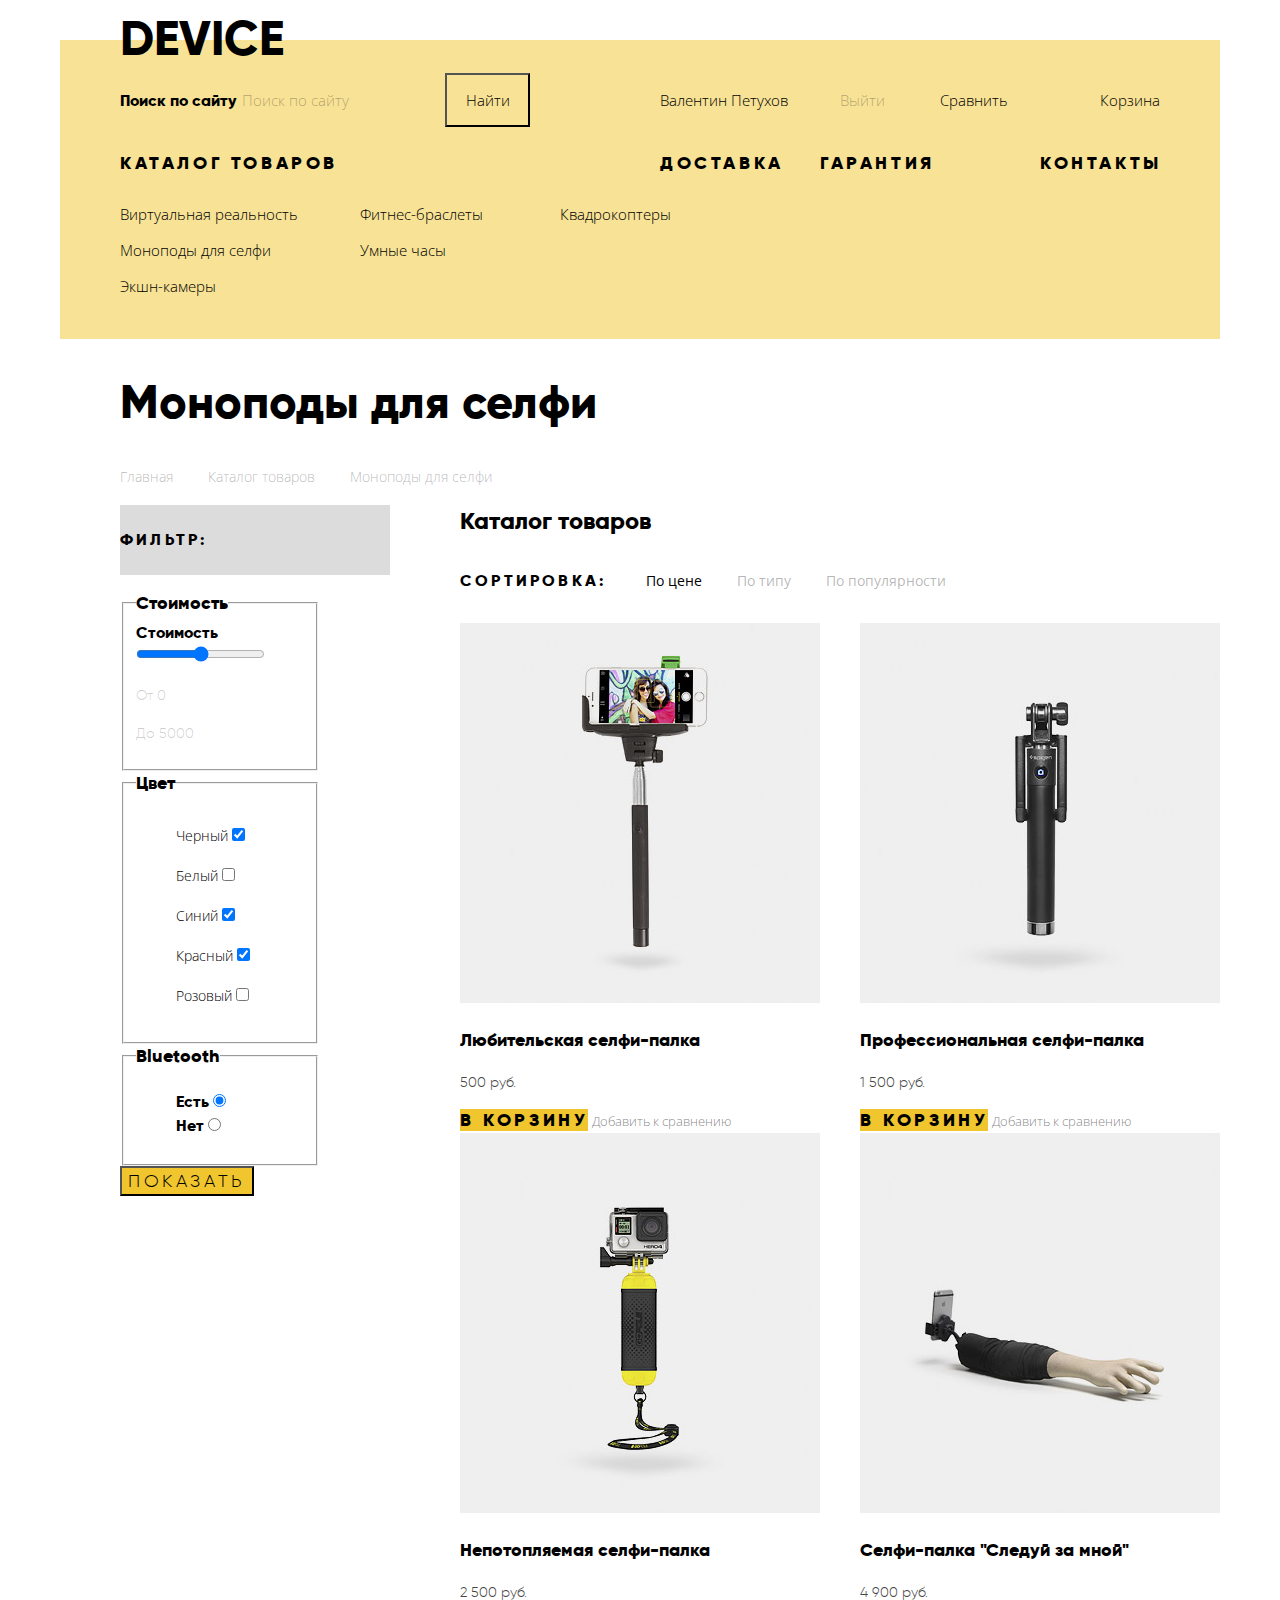
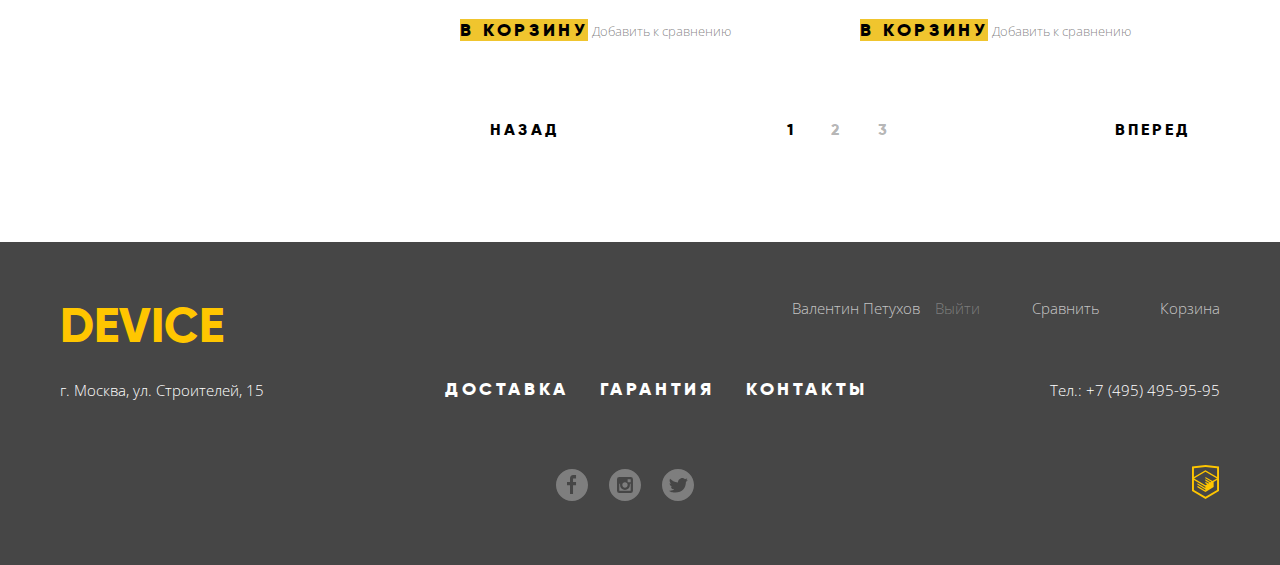
==== catalog.html @ 76d544d6 "Сетки" ====
<!DOCTYPE html>
<html lang="ru">
	<head>
		<meta charset="utf-8">
		<title>HTML Academy: Девайс</title>
		<link href="https://fonts.googleapis.com/css?family=Open+Sans:300,400&amp;subset=cyrillic" rel="stylesheet">
		<link rel="stylesheet" href="css/normalize.css">
		<link rel="stylesheet" href="css/style.css">
	</head>

  <body>
  	<header class="main-header main-container">
  		<h1 class="main-logo"><a href="index.html" aria-label="Ссылка на главную страницу">Device</a></h1>
  		<div class="header-instrument-layout">
  			<form class="main-search-form" action="/">
  				<label class="visually-hidden" for="search">Поиск по сайту</label>
  				<input type="search" id="search" name="search" value="" placeholder="Поиск по сайту">
  				<button type="submit" class="main-search-btn visually-hidden">Найти</button>
  			</form>
  			<div class="main-user-purchase-layout">
  				<nav class="main-user-nav">
  					<ul>
  						<li class="main-user-nav-login"><a href="https://htmlacademy.ru/profile/id602945"  target="_blank" aria-label="Ссылка на профайл авторизованного пользователя">Валентин Петухов</a></li>
  						<li class="main-user-nav-logout"><a href="" aria-label="Выйти из аккаунта">Выйти</a></li>
  					</ul>
  				</nav>
  				<nav class="main-purchase-instruments">
  					<ul>
  						<li class="main-compare-item"><a href="" aria-label="Сравнить товары">Сравнить</a></li>
  						<li class="main-shopping-cart"><a href="" aria-label="Корзина с товарами">Корзина</a></li>
  					</ul>
  				</nav>
  			</div>
  		</div>
  		<nav class="main-navigation">
  			<ul class="main-site-nav">
  				<li class="main-nav-item">
  					<a href="catalog.html">Каталог товаров<span class="main-nav-catalog-burger" aria-label="Подменю каталога товаров"></span></a>
  					<ul class="main-nav-catalog-dropdown">
  						<li class="main-nav-catalog-item"><a href="">Виртуальная реальность</a></li>
  						<li class="main-nav-catalog-item"><a href="">Моноподы для селфи</a></li>
  						<li class="main-nav-catalog-item"><a href="">Экшн-камеры</a></li>
  						<li class="main-nav-catalog-item"><a href="">Фитнес-браслеты</a></li>
  						<li class="main-nav-catalog-item"><a href="">Умные часы</a></li>
  						<li class="main-nav-catalog-item"><a href="">Квадрокоптеры</a></li>
  					</ul>
  				</li>
  				<li class="main-nav-item"><a href="">Доставка</a></li>
  				<li class="main-nav-item"><a href="">Гарантия</a></li>
  				<li class="main-nav-item"><a href="">Контакты</a></li>
  			</ul>
  		</nav>
  	</header>

  	<main class="main-container catalog-container">
  		<section class="catalog-header">
  			<h2 class="catalog-logo">Моноподы для селфи</h2>
  			<nav class="catalog-nav">
  				<ul>
  					<li class="catalog-nav-item"><a href="index.html">Главная</a></li>
  					<li class="catalog-nav-item"><a href="catalog.html">Каталог товаров</a></li>
  					<li class="catalog-nav-item">Моноподы для селфи</li>
  				</ul>
  			</nav>
  		</section>

  		<section class="catalog-items">
  			<div class="filters">
  				<div class="filter-title">
  					<h3>Фильтр:</h3>
  				</div>
  				<form class="filter" method="post" action="https://echo.htmlacademy.ru">
						<fieldset class="filter-cost">
							<legend class="filter-legend">Стоимость</legend>
							<label class="visually-hidden" for="cost">Стоимость</label>
							<input type="range" id="cost" name="cost" min="0" max="10000" step="100">
							<p>От 0</p>
							<p>До 5000</p>
						</fieldset>
						<fieldset class="filter-color">
							<legend class="filter-legend">Цвет</legend>
							<ul class="filter-color-list">
								<li class="filter-color-item">
									<label for="color-black" class="visually-hidden">Черный</label>
									<input type="checkbox" id="color-black" name="color" value="" checked>
								</li>
								<li class="filter-color-item">
									<label for="color-white" class="visually-hidden">Белый</label>
									<input type="checkbox" id="color-white" name="color" value="">
								</li>
								<li class="filter-color-item">
									<label for="color-blue" class="visually-hidden">Синий</label>
									<input type="checkbox" id="color-blue" name="color" value="" checked>
								</li>
								<li class="filter-color-item">
									<label for="color-red" class="visually-hidden">Красный</label>
									<input type="checkbox" id="color-red" name="color" value="" checked>
								</li>
								<li class="filter-color-item">
									<label for="color-pink" class="visually-hidden">Розовый</label>
									<input type="checkbox" id="color-pink" name="color" value="">
								</li>
							</ul>
						</fieldset>
						<fieldset class="filter-bluetooth">
							<legend class="filter-legend">Bluetooth</legend>
							<ul class="filter-bluetooth-options">
								<li>
									<label for="with-bluetooth">Есть</label>
									<input type="radio" id="with-bluetooth" name="bluetooth" value="" checked>
								</li>
								<li>
									<label for="without-bluetooth">Нет</label>
									<input type="radio" id="without-bluetooth" name="bluetooth" value="">
								</li>
							</ul>
						</fieldset>
						<button class="filter-button" type="submit">Показать</button>
  				</form>
  			</div>

				<div class="catalog-items-layout">
					<div class="catalog-items-sort">
  					<h2 class="visually-hidden">Каталог товаров</h2>
  					<nav class="catalog-items-sort-nav">
  						<div class="sort-list-layout">
  							<p class="sort-label">Сортировка:</p>
  							<ul class="sort-parameter-list">
  								<li><a class="sort-parameter" href="" aria-label="Сортировка по цене">По цене</a></li>
  								<li><a class="sort-parameter" href="" aria-label="Сортировка по типу">По типу</a></li>
  								<li><a class="sort-parameter" href="" aria-label="Сортировка по популярности">По популярности</a></li>
  							</ul>
  						</div>
  						<ul class="sort-direction-control">
  							<li class="direction-control"><a href="" aria-label="Сортировать по возрастанию"></a></li>
  							<li class="direction-control"><a href="" aria-label="Сортировать по убыванию"></a></li>
  						</ul>
  					</nav>
  				</div>

  				<div class="catalog-item-list">
  					<div class="catalog-item">
  						<img class="catalog-item-img" src="img/item-1.jpg" width="360" height="380" alt="Изображение любительской селфи-палки">
  						<a href="catalog-amateur-selfie-bar.html" target="_blank">
  							<p class="catalog-item-desc">Любительская селфи-палка</p>
  						</a>
  						<p class="catalog-item-price">500 руб.</p>
  						<div class="catalog-item-options">
  							<a class="item-option-shopping-cart" href="" aria-label="Добавить товер в корзину">В корзину</a>
  							<a class="item-option-compare" href="" aria-label="Добавить товар к сравнению">Добавить к сравнению</a>
  						</div>
  					</div>
  					<div class="catalog-item">
  						<img class="catalog-item-img" src="img/item-2.jpg" width="360" height="380" alt="Изображение профессиональной селфи-палки">
  						<a href="catalog-prof-selfie-bar.html" target="_blank">
  							<p class="catalog-item-desc">Профессиональная селфи-палка</p>
  						</a>
  						<p class="catalog-item-price">1 500 руб.</p>
  						<div class="catalog-item-options">
  							<a class="item-option-shopping-cart" href="" aria-label="Добавить товар в корзину">В корзину</a>
  							<a class="item-option-compare" href="" aria-label="Добавить товар к сравнению">Добавить к сравнению</a>
  						</div>
  					</div>
  					<div class="catalog-item">
  						<img class="catalog-item-img" src="img/item-3.jpg" width="360" height="380" alt="Изображение непотопляемой селфи-палки">
  						<a href="catalog-waterproof-selfie-bar.html" target="_blank">
  							<p class="catalog-item-desc">Непотопляемая селфи-палка</p>
  						</a>
  						<p class="catalog-item-price">2 500 руб.</p>
  						<div class="catalog-item-options">
  							<a class="item-option-shopping-cart" href="" aria-label="Добавить товар в корзину">В корзину</a>
  							<a class="item-option-compare" href="" aria-label="Добавить товар к сравнению">Добавить к сравнению</a>
  						</div>
  					</div>
  					<div class="catalog-item">
  						<img class="catalog-item-img" src="img/item-4.jpg" width="360" height="380" alt="Изображение селфи-палки 'Следуй за мной'">
  						<a href="catalog-follow-me-selfy-bar.html" target="_blank"><p class="catalog-item-desc">Селфи-палка "Следуй за мной"</p></a>
  						<p class="catalog-item-price">4 900 руб.</p>
  						<div class="catalog-item-options">
  							<a class="item-option-shopping-cart" href="" aria-label="Добавить товар в корзину">В корзину</a>
  							<a class="item-option-compare" href="" aria-label="Добавить товар к сравнению">Добавить к сравнению</a>
  						</div>
  					</div>
  				</div>

  				<div class="catalog-item-slider">
  					<nav class="catalog-item-slider-nav">
  						<div class="catalog-item-slider-tab">
  							<a class="back-tab" href="" aria-label="Предыдущая страница товаров">Назад</a>
  						</div>
  						<ul class="catalog-item-pagination">
  							<li class="pagination-item pagination-item-current"><a href="" aria-label="Страница товаров 1">1</a></li>
  							<li class="pagination-item"><a href="" aria-label="Страница товаров 2">2</a></li>
  							<li class="pagination-item"><a href="" aria-label="Страница товаров 3">3</a></li>
  						</ul>
  						<div class="catalog-item-slider-tab">
  							<a class="next-tab" href="" aria-label="Следующая страница товаров">Вперед</a>
  						</div>
  					</nav>
  				</div>
				</div>

  		</section>
  	</main>

  	<footer class="main-footer">
  		<div class="main-container">
  			<div class="footer-top-layout">
 					<h2 class="footer-logo">Device</h2>
 					<div class="footer-user-purchase-layout">
 						<nav class="footer-user-nav">
 							<ul>
  						<li class="footer-user-nav-login"><a href="https://htmlacademy.ru/profile/id602945"  target="_blank" aria-label="Ссылка на профайл авторизованного пользователя">Валентин Петухов</a></li>
  						<li class="footer-user-nav-logout"><a href="" aria-label="Выйти из аккаунта">Выйти</a></li>
  					</ul>
 						</nav>
 						<nav>
 							<ul class="footer-purchase-instruments">
 								<li class="footer-compare-item"><a href="" aria-label="Сравнить товары">Сравнить</a></li>
 								<li class="footer-shopping-cart"><a href="" aria-label="Корзина с товарами">Корзина</a></li>
 							</ul>
 						</nav>
 					</div>
 				</div>
				<div class="footer-mid-layout">
					<p class="small-contacts">г. Москва, ул. Строителей, 15</p>
 					<nav class="footer-navigation">
 						<ul class="footer-site-navigation">
 							<li class="footer-nav-item"><a href="">Доставка</a></li>
 							<li class="footer-nav-item"><a href="">Гарантия</a></li>
 							<li class="footer-nav-item"><a href="">Контакты</a></li>
 						</ul>
 					</nav>
 					<p class="small-contacts">Тел.: +7 (495) 495-95-95</p>
 				</div>
 				<div class="footer-bottom-layout">
 					<div></div>
 					<ul class="footer-social">
 						<li><a class="social-button social-facebook" href="" aria-label="Фейсбук">Facebook</a></li>
 						<li><a class="social-button social-instagram" href="" aria-label="Инстаграм">Instagram</a></li>
 						<li><a class="social-button social-twitter" href="" aria-label="Твиттер">Twitter</a></li>
 					</ul>
 					<div class="footer-copyright">
 						<a href="https://htmlacademy.ru/intensive/htmlcss" target="_blank" aria-label="Создатель: HTML Academy">HTML Academy</a>
 					</div>
 				</div>
 			</div>
  	</footer>
  </body>

</html>
---- css/style.css ----
/*  Подключаемый локально шрифт Gilroy  */
@font-face {
  font-family: "Gilroy";
  src: url("../fonts/gilroy/gilroyextrabold.woff2") format("woff2"),
         url("../fonts/gilroy/gilroyextrabold.woff") format("woff");
  font-weight: 900;
}

@font-face {
  font-family: "Gilroy";
  src: url("../fonts/gilroy/gilroylight.woff2") format("woff2"),
         url("../fonts/gilroy/gilroylight.woff") format("woff");
  font-weight: 300;
}

/*  Общие стили для body  */
body {
  margin: 0;
  padding: 0;

  font-family: "Gilroy", "Aerial", sans-serif;
  font-size: 16px;
  line-height: 24px;
  font-weight: 900;
  color: #000000;

  background-color: #ffffff;
}

/*  Общие стили для ссылок  */
a {
  text-decoration: none;
}

/*  Основной контейнер-центровщик для   */
.main-container {
  width: 1160px;
  padding-left: 20px;
  padding-right: 20px;
  margin: 0 auto;
}

.main-container.catalog-container {
  width: 1100px;
  padding-left: 80px;
}



/*=========================================================================
  <header>
=========================================================================*/

.main-header {
  margin-top: 40px;
  padding-left: 60px;
  padding-right: 60px;
  box-sizing: border-box;

  background-color: #f7e296;

}


/*  Логотип в шапке  */
.main-logo {
  margin: 0;
  margin-bottom: -15px;

  position: relative;
  top: -25px;
}

.main-logo a {
  cursor: pointer;
}

.main-logo,
.main-logo a {
  font-size: 48px;
  line-height: 48px;
  font-weight: 900;
  text-transform: uppercase;
  color: rgba(0, 0, 0, 1);
}

.main-logo a:hover {
  color: rgba(0, 0, 0, 0.6);
}
.main-logo a:active {
  color: rgba(0, 0, 0, 0.3);
}

.header-instrument-layout {
  display: flex;
  justify-content: space-between;
  align-items: baseline;
}

/*  Форма поиска  */
.main-search-form {
  width: 440px;
}

.main-search-form input,
.main-search-form input::placeholder {
  margin-bottom: 35px;

  font-family: "Open Sans", "Arial", sans-serif;
  font-size: 15px;
  font-weight: 300;
  line-height: 30px;

  background-color: inherit;
  border: 0;
}

.main-search-form input::placeholder {
  color: rgba(0, 0, 0, 0.3);
}
.main-search-form input:hover::placeholder {
  color: rgba(0, 0, 0, 0.6);
  background-color: inherit;
}
.main-search-form input:active,
.main-search-form input:focus,
.main-search-form input:active::placeholder,
.main-search-form input:focus::placeholder {
  color: rgba(0, 0, 0, 1);
}
                                                        /*  TODO для остальных браузеров */
.main-search-form input:-webkit-autofill {              /*  Меняем стандартный фон для автозаполнения в Chrome */
  -webkit-box-shadow: 0 0 0 30px #f7e296 inset;         /*  на цвет фона header                                */
}

.main-search-form button[type="submit"] {
  width: 85px;
  box-sizing: border-box;
  padding: 10px 15px;

  font-family: "Open Sans", "Arial", sans-serif;
  font-size: 15px;
  font-weight: 300;
  line-height: 30px;
  color: rgba(0, 0, 0, 1);

  background-color: inherit;
}

.main-search-form button[type="submit"]:hover {
  color: rgba(255, 255, 255, 1);
  background-color: #000;
}
.main-search-form button[type="submit"]:active {
  color: rgba(255, 255, 255, 0.3);;
  background-color: #000;
}



/*  Навигация в шапке  */
.main-user-purchase-layout {
  display: flex;
  justify-content: space-between;

  width: 500px;
}

.main-user-nav {
  width: 280px;
}

.main-user-nav ul {
  display: flex;
  flex-direction: row;
  justify-content: flex-start;

  padding: 0;
  margin: 0;

  list-style: none;
}

.main-user-nav-login {
  width: 180px;
}
.main-user-nav-logout {
  width: 100px;
}

.main-purchase-instruments ul {
  display: flex;
  justify-content: space-between;

  width: 220px;
  padding: 0;
  margin: 0;

  list-style: none;
}

.main-user-nav a,
.main-purchase-instruments a {
  font-family: "Open Sans", "Arial", sans-serif;
  font-size: 15px;
  font-weight: 300;
  line-height: 30px;
  color: rgba(0, 0, 0, 1);
}

.main-user-nav a:hover,
.main-purchase-instruments a:hover {
  color: rgba(0, 0, 0, 0.6);
}
.main-user-nav a:active,
.main-purchase-instruments a:active {
  color: rgba(0, 0, 0, 0.3);
}

.main-user-nav-logout a {
  color: rgba(0, 0, 0, 0.3);
}

.main-site-nav {
  display: flex;

  padding: 0;
  margin: 0;

  list-style: none;
}

.main-nav-item:first-child {
  width: 540px;
}
.main-nav-item:nth-child(2) {
  width: 160px;
}
.main-nav-item:nth-child(3) {
  width: 220px;
}
.main-nav-item:last-child {
  width: 120px;
}

.main-nav-item > a {
  font-size: 18px;
  line-height: 24px;
  text-transform: uppercase;
  letter-spacing: 3.6px;
  color: rgba(0, 0, 0, 1);
}

.main-nav-item > a:hover {
  color: rgba(0, 0, 0, 0.6);
}
.main-nav-item > a:active {
  color: rgba(0, 0, 0, 0.3);
}

.main-nav-catalog-dropdown {
  display: flex;
  flex-wrap: wrap;
  flex-direction: row;
  justify-content: flex-start;

  width: 640px;
  padding: 0;
  margin: 0;
  margin-top: 20px;
  margin-bottom: 35px;

  list-style: none;
}

.main-nav-catalog-dropdown a {
  font-family: "Open Sans", "Arial", sans-serif;
  font-size: 15px;
  font-weight: 300;
  line-height: 36px;
  color: rgba(0, 0, 0, 1);
}

.main-nav-catalog-dropdown a:hover {
  color: rgba(0, 0, 0, 0.6);
}
.main-nav-catalog-dropdown a:active {
  color: rgba(0, 0, 0, 0.3);
}

.main-nav-catalog-item {
  width: 200px;
}

.main-nav-catalog-item:first-child,
.main-nav-catalog-item:nth-child(2),
.main-nav-catalog-item:nth-child(3) {
  width: 240px;
}

.main-nav-catalog-item:nth-child(4) {
  order: 1;
}
.main-nav-catalog-item:nth-child(6) {
  order: 2;
}
.main-nav-catalog-item:nth-child(2) {
  order: 3;
}
.main-nav-catalog-item:nth-child(5) {
  order: 4;
}
.main-nav-catalog-item:nth-child(3) {
  order: 5;
}



/*=========================================================================
  <main> index.html
=========================================================================*/

/*  Промо-слайдер  */

.promo-slider-content {
  position: relative;
  margin-bottom: 95px;
  /*top: -95px;*/
}

.promo-slider-content-list {
  padding: 0;
  margin: 0;

  list-style: none;
}

.promo-slider-item-content{
  display: flex;
}

.promo-slider-image-container {
  width: 560px;
  min-height: 486px;
  margin-right: 40px;
}

.promo-slider-item-image {
  position: relative;
  top: -80px;
  display: block;
  margin: 0 auto;
}

.promo-slider-item {
  width: 500px;
}

.promo-slider-item-number {
  display: block;
  position: absolute;
  right: 0;
  top: -100px;

  font-size: 179.2px;
  line-height: 179.2px;
  color: #ffffff;
}

.promo-slider-item-tagline {
  display: block;
  margin-bottom: 30px;

  font-size: 47px;
  line-height: 56px;
  color: #000000;
  white-space: pre-line;
}

.promo-slider-item-desc {
  width: 480px;
  margin-bottom: 60px;

  font-family: "Open Sans", "Arial", sans-serif;
  font-size: 15px;
  font-weight: 300;
  line-height: 30px;
  color: #464646;
  white-space: pre-line;
}

.slider-detail-control-layout {
  display: flex;
  justify-content: space-between;
  align-items: flex-start;

  margin-bottom: 60px;
}

.promo-slider-item-detail-tab {
  flex-shrink: 0;

  display: block;
  width: 220px;

  font-size: 18px;
  line-height: 24px;
  text-transform: uppercase;
  letter-spacing: 3.6px;
  color: rgba(0, 0, 0, 1);
  text-align: center;

  background-color: #f0c52e;
}

.promo-slider-item-detail-tab:hover {             /* TODO */

}
.promo-slider-item-detail-tab:active {
  color: rgba(0, 0, 0, 0.3);
}

.promo-slider-nav {
  flex-shrink: 1;
}

.promo-slider-control-list {
  display: flex;

  padding: 0;
  margin: 0;

  list-style: none;
}

.promo-slider-control {
  display: block;
  width: 30px;
  height: 30px;

  background-image: url("../img/slider-button-empty.svg");
  background-repeat: no-repeat;
  background-position: center;

  cursor: pointer;
}

.promo-slider-control-list .active .promo-slider-control {
  background-image: url("../img/slider-button.svg");
  background-repeat: no-repeat;
  background-position: center;
}

.promo-slider-item-properties {
  display: flex;

  width: 460px;
  padding: 0;
  margin: 0;

  list-style: none;
}

.promo-slider-item-properties li {
  width: 160px;
  padding: 0;
  margin: 0;
}

.promo-slider-item-properties li:nth-child(2) {
  width: 140px;
}

.item-property-value {
  margin-bottom: 20px;

  font-size: 36px;
  font-weight: 300;
  line-height: 48px;
  color: #000000;
}

.item-property-desc {
  font-family: "Open Sans", "Arial", sans-serif;
  font-size: 13px;
  font-weight: 300;
  line-height: 20px;
  color: #464646;
}

/*  Разделы каталога  */
.item-link-list {
  display: flex;
  justify-content: space-between;

  padding: 0;
  margin: 0;

  list-style: none;
}

.item-link-list p {
  margin: 0;
  margin-top: 35px;

  font-size: 18px;
  line-height: 24px;
  color: rgba(0, 0, 0, 1);
  white-space: pre-line;
}

.item-link-list li{
  width: 160px;
}

.item-link-list div {
  height: 160px;
  background-repeat: no-repeat;
}

.item-link-list a > div {
  background-color: #f7e296;
}

.item-link-list a:hover > div {
  background-color: #f0c52e;
}
.item-link-list a:active p {
  color: rgba(0, 0, 0, 0.3);
}
.item-link-list a:active div > div {
  opacity: 0.3;
}
.item-link-list a:active > div {
  background-color: #f0c52e;
}


.item-img-vr {
  background-image: url("../img/popular-1.svg");
  background-position: center;
}

.item-img-monopod {
  background-image: url("../img/popular-2.svg");
  background-position: bottom;
}

.item-img-action-cam {
  background-image: url("../img/popular-3.svg");
  background-position: center;
}

.item-img-fitness-tracker {
  background-image: url("../img/popular-4.svg");
  background-position: center;
}

.item-img-smartwatch {
  background-image: url("../img/popular-5.svg");
  background-position: center;
}

.item-img-quadrocopter {
  background-image: url("../img/popular-6.svg");
  background-position: center;
}

/*  Услуги  */
.services {
  background-color: #e5e5e5;
}

.service-layout {
  display: flex;
  align-items: center;
}

.service-list {
  width: 280px;
  padding: 0;
  margin: 0;

  list-style: none;
}

.service-tab {
  width: 160px;
  margin-bottom: 40px;

  font-size: 18px;
  line-height: 24px;
  font-weight: 900;
  text-transform: uppercase;
  letter-spacing: 3.6px;
  color: #000000;

  background-color: #f0c52e;

  cursor: pointer;
}

.service-tab:hover {                      /* TODO */

}
.service-tab:active {
  color: #f7e184;

  background-color: #000000;
}

.service-list li:first-child .service-tab {
  color: #f7e184;

  background-color: #000000;
}

.service-content {
  width: 880px;
}

.service-content h3 {
  padding: 0;
  margin: 0;
  margin-bottom: 35px;
}

.service-content-list {
  padding: 0;
  margin: 0;

  list-style: none;
}

.service-content-list li {
  width: 460px;
  padding-left: 120px;
  margin: 0;
}

.service-title {
  font-size: 47px;
  line-height: 48px;
  color: #000000;
}

.service-desc {
  font-family: "Open Sans", "Arial", sans-serif;
  font-size: 15px;
  font-weight: 300;
  line-height: 30px;
  color: #464646;
}

/*  Марки производителей  */
.trademark-logos-list {
  display: flex;
  justify-content: space-between;

  list-style: none;
}

.trademark-logo {
  display: block;

  position: relative;
  width: 260px;
}

.trademark-logo-img {
  opacity: 0.2;
}

.trademark-hover-img {
  position: absolute;
  top: 0;
  left: 0;

  opacity: 0;
}

.trademark-logo-img:hover {
  opacity: 0;
}
.trademark-hover-img:hover {
  opacity: 1;
}

.trademark-logo-img:active {
  opacity: 0;
}
.trademark-hover-img:active {
  opacity: 1;
}

/*  О нас  */
.about-contacts-layout {
  display: flex;
}

.about-us-title {
  padding: 0;
  margin: 0;
  margin-bottom: 50px;

  font-size: 47px;
  line-height: 48px;
  color: #000000;
}

.about-us-desc {
  font-family: "Open Sans", "Arial", sans-serif;
  font-size: 15px;
  font-weight: 300;
  line-height: 30px;
  color: #464646;
}

.about-us-desc p {
  margin-bottom: 45px;
}

.about-us-desc p + p {
  margin-bottom: 80px;
}


.shipping-companys-list {
  margin-bottom: 75px;

  font-size: 16px;
  font-weight: 900;
  line-height: 40px;
  color: #000000;

  list-style: none;
}

.about-us-detail-tab {
  display: block;
  width: 260px;

  font-size: 18px;
  line-height: 24px;
  text-transform: uppercase;
  letter-spacing: 3.6px;
  color: rgba(0, 0, 0, 1);
  text-align: center;

  background-color: #f0c52e;
}

.about-us-detail-tab:hover {                  /* TODO */

}
.about-us-detail-tab:active {
  color: rgba(0, 0, 0, 0.3);
}

/*  Контакты  */
.contacts-title {
  padding: 0;
  margin: 0;
  margin-bottom: 50px;

  font-size: 47px;
  line-height: 48px;
  color: #000000;
}

.contacts-desc {
  font-family: "Open Sans", "Arial", sans-serif;
  font-size: 15px;
  font-weight: 300;
  line-height: 30px;
  color: #464646;
}

.contacts-desc p {
  margin-bottom: 45px;
}

.map-thumbnail {
  margin-bottom: 75px;
}

.write-us-tab {
  display: block;
  width: 260px;

  font-size: 18px;
  line-height: 24px;
  text-transform: uppercase;
  letter-spacing: 3.6px;
  color: rgba(0, 0, 0, 1);
  text-align: center;

  background-color: #f0c52e;
}

.write-us-tab:hover {                       /* TODO */

}
.write-us-tab:active {
  color: rgba(0, 0, 0, 0.3);
}



/*=========================================================================
  <main> catalog.html
=========================================================================*/
.catalog-items {
  display: flex;
  justify-content: space-between;
  

  margin-bottom: 75px;
}

/*  Шапка каталога  */
.catalog-logo {
  font-size: 47px;
  line-height: 48px;
  color: #000000;
}

.catalog-nav ul {
  display: flex;

  margin: 0;
  padding: 0;

  list-style: none;
}

.catalog-nav-item {
  padding-right: 35px
}

.catalog-nav-item,
.catalog-nav-item a {

  font-family: "Open Sans", "Arial", sans-serif;
  font-size: 14px;
  line-height: 24px;
  font-weight: 300;
  color: rgba(0, 0, 0, 0.3);
}

.catalog-nav-item a:hover {
  color: rgba(0, 0, 0, 0.6);
}
.catalog-nav-item a:active {
  color: rgba(0, 0, 0, 0);
}

/*  Фильтр  */
.filters {
  width: 270px;
}

.filter-title {
  min-height: 70px;
  background-color: #dcdcdc;
}

.filter-title h3 {
  padding: 23px 0;

  font-size: 16px;
  line-height: 24px;
  letter-spacing: 3.2px;
  text-transform: uppercase;
  vertical-align: center;
  color: #000000;
}

.filter {
  width: 200px;
}

.filter-color-list,
.filter-bluetooth-options {
  list-style: none;
}

.filter-legend {
  font-size: 18px;
  line-height: 24px;
  font-weight: 900;
  color: #000000;
}

.filter-cost p {
  font-size: 14px;
  line-height: 24px;
  font-weight: 300;
  color: rgba(0, 0, 0, 0.2);
}

.filter-color-item label {
  font-family: "Open Sans", "Arial", sans-serif;
  font-size: 14px;
  line-height: 40px;
  font-weight: 300;
  color: #000000;
}

.filter-color-item label:disabled {
  color: #a6a6a6;
}

.filter-bluetooth-options label:disabled {
  color: #a6a6a6;
}

.filter-button {
  font-size: 18px;
  line-height: 24px;
  text-transform: uppercase;
  letter-spacing: 3.6px;
  color: rgba(0, 0, 0, 1);

  background-color: #f0c52e;
}

.filter-button:hover {                  /* TODO */

}
.filter-button:active {
  color: rgba(0, 0, 0, 0.3);
}


/*  Контейнер для блока с товарами  */
.catalog-items-layout {
  width: 760px;
}

/*  Сортировка  */
.catalog-items-sort-nav {
  display: flex;
  justify-content: space-between;

  min-height: 70px;
}

.sort-list-layout {
  display: flex;

  width: 500px;
}

.sort-parameter-list {
  display: flex;
  justify-content: space-between;

  width: 300px;

  list-style: none;
}

.sort-label {
  font-size: 16px;
  line-height: 24px;
  letter-spacing: 3.2px;
  text-transform: uppercase;
  color: #000000;
}

.sort-parameter {
  font-family: "Open Sans", "Arial", sans-serif;
  font-size: 14px;
  line-height: 18px;
  font-weight: 400;
  color: rgba(0, 0, 0, 0.3);
}

.sort-parameter:hover {
  color: rgba(0, 0, 0, 0.6);
}
.sort-parameter:active {
  color: rgba(0, 0, 0, 1);
}

.sort-parameter-list li:first-child .sort-parameter {
  color: rgba(0, 0, 0, 1);
}

.sort-direction-control {
  list-style: none;
}

.direction-control:first-child a {
  background-image: url("../img/icon-up-dir.svg");
  background-repeat: no-repeat;
  opacity: 0.2;
}

.direction-control:last-child a {
  background-image: url("../img/icon-down-dir.svg");
  background-repeat: no-repeat;
  opacity: 1;
}

.direction-control a:hover {
  opacity: 0.4;
}
.direction-control a:active {
  opacity: 1;
}

/*  Карточки товаров  */
.catalog-item-list {
  display: flex;
  justify-content: space-between;
  flex-wrap: wrap;
}

.catalog-item {
  width: 360px;
}

.catalog-item-img:hover {
  opacity: 0.7;
}

.catalog-item > a {
  font-size: 18px;
  line-height: 24px;
  font-weight: 900;
  color: #000000;
}

.catalog-item-price {
  font-size: 14px;
  line-height: 24px;
  font-weight: 300;
  color: #464646;
}

.item-option-shopping-cart {
  font-size: 18px;
  line-height: 24px;
  text-transform: uppercase;
  letter-spacing: 3.6px;
  color: rgba(0, 0, 0, 1);

  background-color: #f0c52e;
}

.item-option-shopping-cart:hover {                  /* TODO */

}
.item-option-shopping-cart:active {
  color: rgba(0, 0, 0, 0.3);
}

.item-option-compare {
  font-family: "Open Sans", "Arial", sans-serif;
  font-size: 13px;
  line-height: 20px;
  font-weight: 300;
  color: rgba(0, 0, 0, 0.5);
}

.item-option-compare:hover {
  color: rgba(0, 0, 0, 1);
}
.item-option-compare:active {
  color: rgba(0, 0, 0, 0);
}

/*  Пагинация и слайдер каталога  */
.catalog-item-slider-nav {
  display: flex;
  justify-content: space-between;

  margin-top: 50px;
}

.catalog-item-pagination {
  display: flex;
  justify-content: space-between;
  align-items: center;
  
  width: 100px;
  margin: 0;
  padding: 0;

  list-style: none;
}

.pagination-item a {
  font-family: "Gilroy", "Arial", sans-serif;
  font-size: 16px;
  line-height: 24px;
  font-weight: 900;
  color: rgba(0, 0, 0, 0.3);
}

.pagination-item a:hover {
  color: rgba(0, 0, 0, 0.6);
}
.pagination-item a:active {
  color: rgba(0, 0, 0, 1);
}

.pagination-item-current a {
  color: rgba(0, 0, 0, 1);
}


.catalog-item-slider-tab a {
  display: block;

  padding: 25px 30px;

  font-family: "Gilroy", "Arial", sans-serif;
  font-size: 16px;
  line-height: 24px;
  font-weight: 900;
  letter-spacing: 3.2px;
  text-transform: uppercase;
  color: rgba(0, 0, 0, 1);
}

.catalog-item-slider-tab a:hover {
  background-color: #d9d9d9;
}
.catalog-item-slider-tab a:active {
  color: rgba(0, 0, 0, 0.3);
}



/*=========================================================================
  <footer>
=========================================================================*/

.main-footer {
  background-color: #464646;
}

.footer-top-layout {
  display: flex;
  justify-content: space-between;
  align-items: center;
}

/*  Логотип в футере  */
.footer-logo,
.footer-logo a {
  margin-top: 60px;
  margin-bottom: 25px;

  font-size: 48px;
  line-height: 48px;
  text-transform: uppercase;
  color: rgba(255, 198, 0, 1);
}

.footer-logo a {
  cursor: pointer;
}

.footer-logo a:hover {
  color: rgba(255, 198, 0, 0.6);
}
.footer-logo a:active {
  color: rgba(255, 198, 0, 0.3);
}

/*  Навигация в футере  */
.footer-user-purchase-layout {
  display: flex;
}

.footer-user-nav ul {
  display: flex;
  justify-content: flex-start;

  padding: 0;
  margin: 0;

  list-style: none
}

.footer-user-nav-login {
  width: 160px;
  text-align: right;
}

.footer-user-nav-logout {
  width: 60px;
  text-align: right;
}

.footer-purchase-instruments {
  display: flex;

  padding: 0;
  margin: 0;

  list-style: none;
}

.footer-purchase-instruments li {
  width: 120px;
  text-align: right;
}

.footer-user-nav a,
.footer-purchase-instruments a {
  font-family: "Open Sans", "Arial", sans-serif;
  font-size: 15px;
  font-weight: 300;
  line-height: 30px;
  color: rgba(255, 255, 255, 0.7);
}

.footer-user-nav-logout a {
  color: rgba(255, 255, 255, 0.3);
}

.footer-user-nav a:hover,
.footer-purchase-instruments a:hover {
  color: rgba(255, 255, 255, 1);
}
.footer-user-nav a:active,
.footer-purchase-instruments a:active {
  color: rgba(255, 255, 255, 0.3);
}

/*  Контакты в футере  */
.footer-mid-layout {
  display: flex;
  justify-content: space-between;
  align-items: center;

  margin-bottom: 60px;
}

.small-contacts {
  padding: 0;
  margin: 0;

  font-family: "Open Sans", "Arial", sans-serif;
  font-size: 15px;
  font-weight: 300;
  line-height: 30px;
  color: #ffffff;
}

.footer-site-navigation {
  display: flex;
  align-items: baseline;
  justify-content: space-between;
  
  width: 440px;
  margin: 0;
  padding: 0;

  list-style: none;
}

.footer-nav-item {
  width: 140px;

  text-align: center;
}

.footer-nav-item a {
  font-size: 18px;
  line-height: 24px;
  text-transform: uppercase;
  letter-spacing: 3.6px;
  color: rgba(255, 255, 255, 1);
}

.footer-nav-item a:hover {
  color: rgba(255, 255, 255, 0.6);
}
.footer-nav-item a:active {
  color: rgba(255, 255, 255, 0.3);
}


/*  Социальные кнопки  */
.footer-bottom-layout {
  display: flex;
  align-items: flex-start;
  justify-content: space-between;
}

.footer-social {
  display: flex;
  justify-content: space-around;
  
  width: 160px;
  padding: 0;
  margin: 0;
  margin-bottom: 60px;

  list-style: none;
}

.social-button {
  display: block;

  width: 40px;
  height: 40px;
  position: relative;

  text-indent: 100%;
  white-space: nowrap;
  overflow: hidden;

  opacity: 0.3;
}

.social-button:hover {
  opacity: 0.6;
}
.social-button:active {
  opacity: 0.1;
}

.social-button.social-facebook {
  background-image: url("../img/fb.svg");
  background-repeat: no-repeat;
  background-position: center;
}

.social-button.social-instagram {
  background-image: url("../img/instagram.svg");
  background-repeat: no-repeat;
  background-position: center;
}

.social-button.social-twitter {
  background-image: url("../img/twitter.svg");
  background-repeat: no-repeat;
  background-position: center;
}

/*  Копирайт  */
.footer-copyright a {
  display: block;
  
  width: 30px;
  height: 30px;
  padding-top: 5px;

  text-indent: 100%;
  white-space: nowrap;
  overflow: hidden;

  background-image: url("../img/logo-html.svg");
  background-repeat: no-repeat;
  background-position: center;
}

.footer-copyright a:hover {
  opacity: 0.6;
}
.footer-copyright a:active {
  opacity: 0.3;
}

/*=========================================================================
  Модальные окна
=========================================================================*/

/*  Карта  */
.modal-close {
  display: block;

  width: 55px;
  height: 55px;

  font-size: 0;

  background-image: url("../img/modal-close.svg");
  background-repeat: no-repeat;
  background-position: center;

  opacity: 0.5;
}

.modal-close:hover {
  opacity: 1;
}
.modal-close:active {
  opacity: 0.3;
}

/*  Написать нам  */
.write-us-input-layout {
  display: flex;
  flex-wrap: wrap;

  width: 840px;
  margin: 90px 60px;
}

.write-us-item {
  display: flex;
  flex-direction: column;

  width: 360px;
  margin-left: 40px
}

.write-us-item label {

  font-size: 18px;
  line-height: 24px;
  font-weight: 900;
}

.write-us-item input {
  position: relative;
  left: 20px;

  width: 340px;
  box-sizing: border-box;
  padding: 15px 15px;
  margin-bottom: 50px;
  margin-top: 20px;
}

.write-us-item input,
.write-us-item input::placeholder {
  font-family: "Open Sans", "Arial", sans-serif;
  font-size: 14px;
  font-weight: 400;
  line-height: 18px;
  color: rgba(70, 70, 70, 0.4);
}

.write-us-item input:active,
.write-us-item input:active::placeholder,
.write-us-item input:focus,
.write-us-item input:focus::placeholder {
  color: rgba(70, 70, 70, 1);
}
.write-us-item input:focus {
  outline-color: #f7e296;
}

.write-us-item input:-webkit-autofill {
  -webkit-box-shadow: 0 0 0 30px #fff inset;
}

.write-us-item input:invalid {
  color: rgba(70, 70, 70, 0.4);

  background-color: #f6dada;
}

.write-us-button {
  margin-top: 30px;
  margin-left: 100px;

  font-size: 18px;
  line-height: 24px;
  font-weight: 900;
  text-transform: uppercase;
  letter-spacing: 3.6px;
  color: #000000;

  background-color: #f0c52e;

  cursor: pointer;
}

.write-us-button:hover {      /* TODO */

}
.write-us-button:active {
  color: #f7e184;

  background-color: #000000;
}
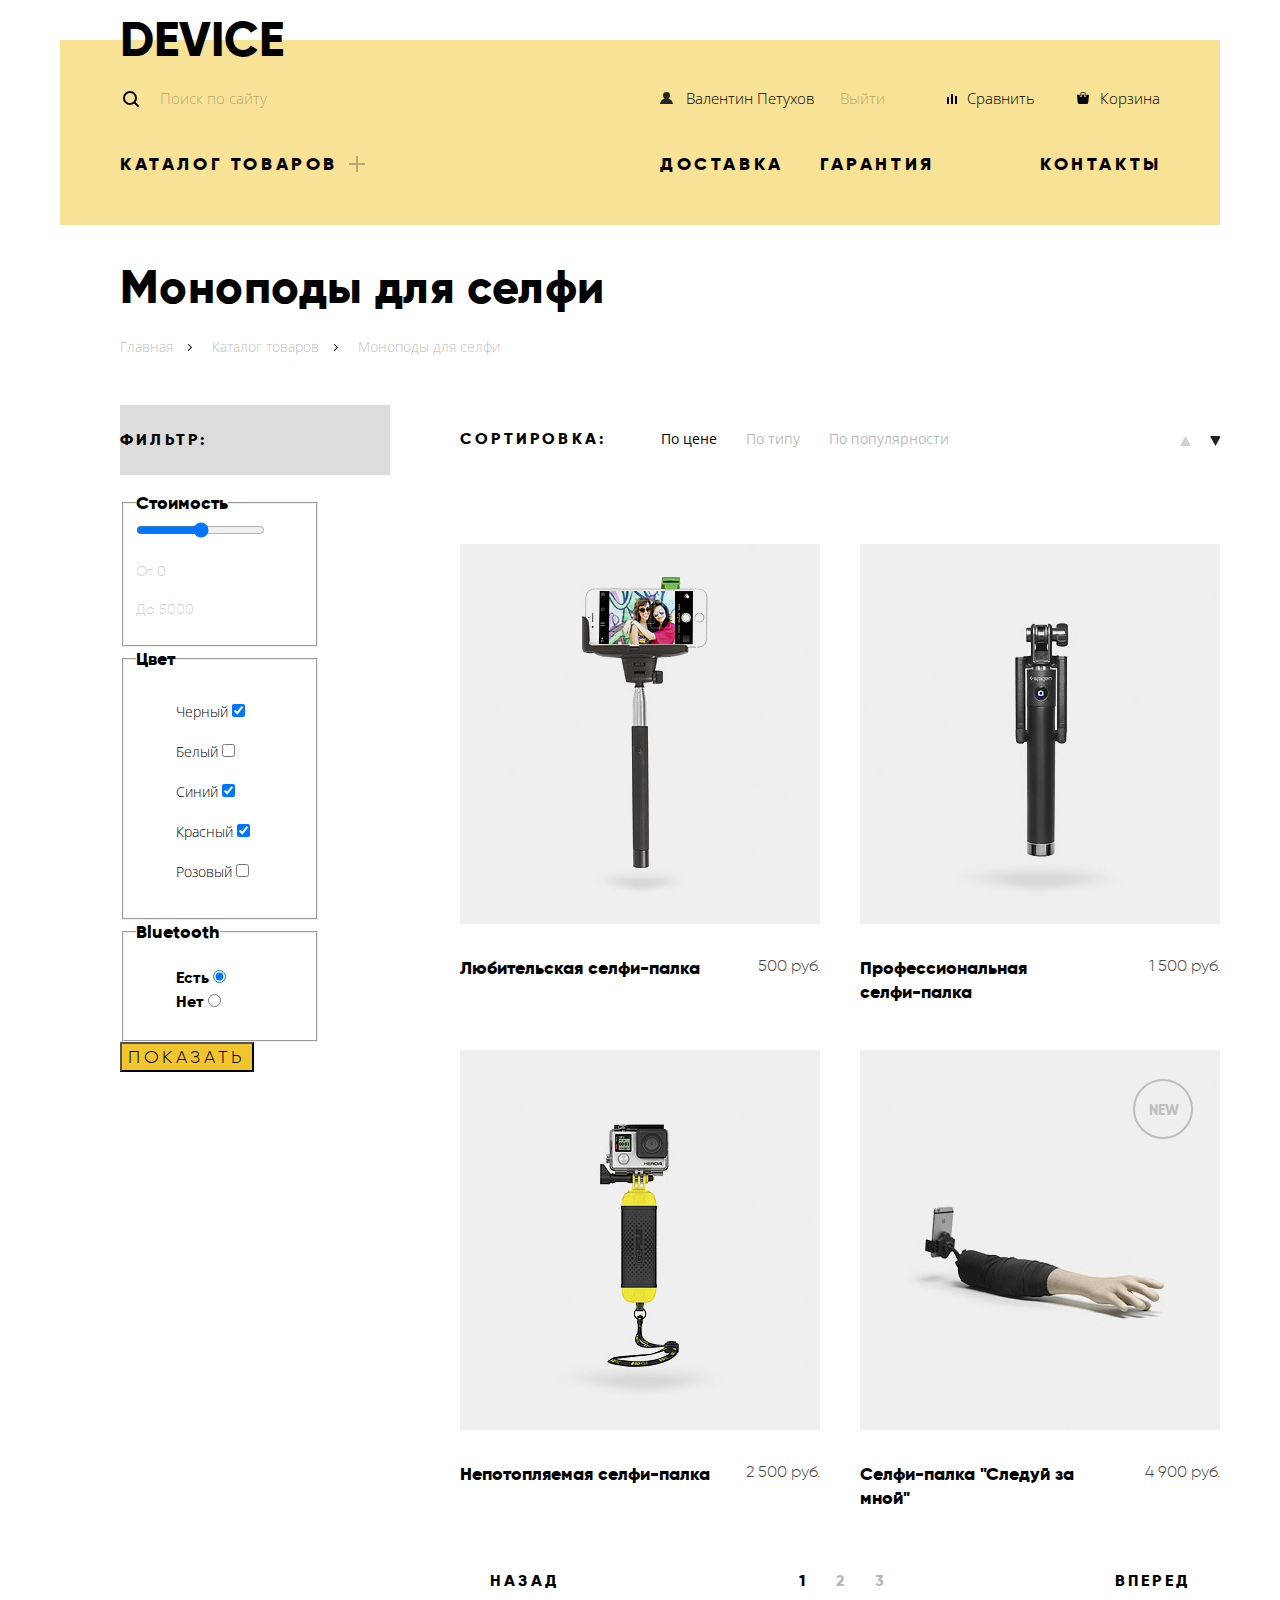
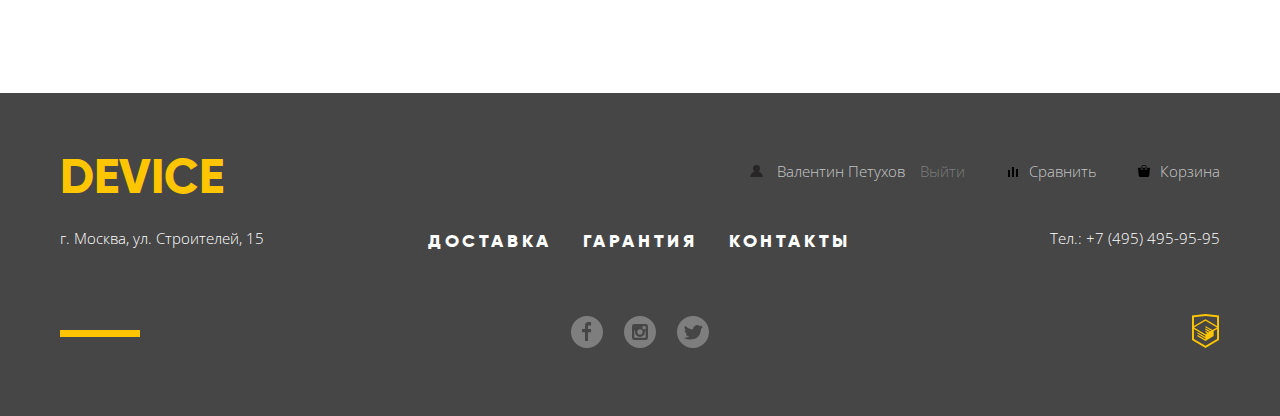
==== commit adab2eac: "Декоративные элементы личного проекта" ====
--- a/catalog.html
+++ b/catalog.html
@@ -9,13 +9,13 @@
 	</head>
 
   <body>
-  	<header class="main-header main-container">
+  	<header class="main-header main-container catalog-layout">
   		<h1 class="main-logo"><a href="index.html" aria-label="Ссылка на главную страницу">Device</a></h1>
   		<div class="header-instrument-layout">
   			<form class="main-search-form" action="/">
   				<label class="visually-hidden" for="search">Поиск по сайту</label>
-  				<input type="search" id="search" name="search" value="" placeholder="Поиск по сайту">
-  				<button type="submit" class="main-search-btn visually-hidden">Найти</button>
+  				<input class="main-search-input" type="search" id="search" name="search" value="" placeholder="Поиск по сайту">
+  				<button class="main-search-btn" type="submit">Найти</button>
   			</form>
   			<div class="main-user-purchase-layout">
   				<nav class="main-user-nav">
@@ -35,10 +35,10 @@
   		<nav class="main-navigation">
   			<ul class="main-site-nav">
   				<li class="main-nav-item">
-  					<a href="catalog.html">Каталог товаров<span class="main-nav-catalog-burger" aria-label="Подменю каталога товаров"></span></a>
+  					<a href="">Каталог товаров<span class="main-nav-catalog-burger" aria-label="Подменю каталога товаров"></span></a>
   					<ul class="main-nav-catalog-dropdown">
   						<li class="main-nav-catalog-item"><a href="">Виртуальная реальность</a></li>
-  						<li class="main-nav-catalog-item"><a href="">Моноподы для селфи</a></li>
+  						<li class="main-nav-catalog-item"><a href="catalog.html">Моноподы для селфи</a></li>
   						<li class="main-nav-catalog-item"><a href="">Экшн-камеры</a></li>
   						<li class="main-nav-catalog-item"><a href="">Фитнес-браслеты</a></li>
   						<li class="main-nav-catalog-item"><a href="">Умные часы</a></li>
@@ -59,7 +59,7 @@
   				<ul>
   					<li class="catalog-nav-item"><a href="index.html">Главная</a></li>
   					<li class="catalog-nav-item"><a href="catalog.html">Каталог товаров</a></li>
-  					<li class="catalog-nav-item">Моноподы для селфи</li>
+  					<li class="catalog-nav-item"><a href="">Моноподы для селфи</a></li>
   				</ul>
   			</nav>
   		</section>
@@ -81,23 +81,23 @@
 							<legend class="filter-legend">Цвет</legend>
 							<ul class="filter-color-list">
 								<li class="filter-color-item">
-									<label for="color-black" class="visually-hidden">Черный</label>
+									<label for="color-black">Черный</label>
 									<input type="checkbox" id="color-black" name="color" value="" checked>
 								</li>
 								<li class="filter-color-item">
-									<label for="color-white" class="visually-hidden">Белый</label>
+									<label for="color-white">Белый</label>
 									<input type="checkbox" id="color-white" name="color" value="">
 								</li>
 								<li class="filter-color-item">
-									<label for="color-blue" class="visually-hidden">Синий</label>
+									<label for="color-blue">Синий</label>
 									<input type="checkbox" id="color-blue" name="color" value="" checked>
 								</li>
 								<li class="filter-color-item">
-									<label for="color-red" class="visually-hidden">Красный</label>
+									<label for="color-red">Красный</label>
 									<input type="checkbox" id="color-red" name="color" value="" checked>
 								</li>
 								<li class="filter-color-item">
-									<label for="color-pink" class="visually-hidden">Розовый</label>
+									<label for="color-pink">Розовый</label>
 									<input type="checkbox" id="color-pink" name="color" value="">
 								</li>
 							</ul>
@@ -141,10 +141,12 @@
   				<div class="catalog-item-list">
   					<div class="catalog-item">
   						<img class="catalog-item-img" src="img/item-1.jpg" width="360" height="380" alt="Изображение любительской селфи-палки">
-  						<a href="catalog-amateur-selfie-bar.html" target="_blank">
-  							<p class="catalog-item-desc">Любительская селфи-палка</p>
-  						</a>
-  						<p class="catalog-item-price">500 руб.</p>
+              <div class="item-desc-price-layout">
+  						  <a href="catalog-amateur-selfie-bar.html" target="_blank">
+  							 <p class="catalog-item-desc">Любительская селфи-палка</p>
+  						  </a>
+  						  <p class="catalog-item-price">500 руб.</p>
+              </div>
   						<div class="catalog-item-options">
   							<a class="item-option-shopping-cart" href="" aria-label="Добавить товер в корзину">В корзину</a>
   							<a class="item-option-compare" href="" aria-label="Добавить товар к сравнению">Добавить к сравнению</a>
@@ -152,10 +154,13 @@
   					</div>
   					<div class="catalog-item">
   						<img class="catalog-item-img" src="img/item-2.jpg" width="360" height="380" alt="Изображение профессиональной селфи-палки">
-  						<a href="catalog-prof-selfie-bar.html" target="_blank">
-  							<p class="catalog-item-desc">Профессиональная селфи-палка</p>
-  						</a>
-  						<p class="catalog-item-price">1 500 руб.</p>
+              <div class="item-desc-price-layout">
+  						  <a href="catalog-prof-selfie-bar.html" target="_blank">
+  						  	<p class="catalog-item-desc">Профессиональная 
+                                              селфи-палка</p>
+  						  </a>
+  						  <p class="catalog-item-price">1 500 руб.</p>
+              </div>
   						<div class="catalog-item-options">
   							<a class="item-option-shopping-cart" href="" aria-label="Добавить товар в корзину">В корзину</a>
   							<a class="item-option-compare" href="" aria-label="Добавить товар к сравнению">Добавить к сравнению</a>
@@ -163,19 +168,25 @@
   					</div>
   					<div class="catalog-item">
   						<img class="catalog-item-img" src="img/item-3.jpg" width="360" height="380" alt="Изображение непотопляемой селфи-палки">
-  						<a href="catalog-waterproof-selfie-bar.html" target="_blank">
-  							<p class="catalog-item-desc">Непотопляемая селфи-палка</p>
-  						</a>
-  						<p class="catalog-item-price">2 500 руб.</p>
+              <div class="item-desc-price-layout">
+  						  <a href="catalog-waterproof-selfie-bar.html" target="_blank">
+  							 <p class="catalog-item-desc">Непотопляемая селфи-палка</p>
+  						  </a>
+  						  <p class="catalog-item-price">2 500 руб.</p>
+              </div>
   						<div class="catalog-item-options">
   							<a class="item-option-shopping-cart" href="" aria-label="Добавить товар в корзину">В корзину</a>
   							<a class="item-option-compare" href="" aria-label="Добавить товар к сравнению">Добавить к сравнению</a>
   						</div>
   					</div>
-  					<div class="catalog-item">
+  					<div class="catalog-item new">
   						<img class="catalog-item-img" src="img/item-4.jpg" width="360" height="380" alt="Изображение селфи-палки 'Следуй за мной'">
-  						<a href="catalog-follow-me-selfy-bar.html" target="_blank"><p class="catalog-item-desc">Селфи-палка "Следуй за мной"</p></a>
-  						<p class="catalog-item-price">4 900 руб.</p>
+              <div class="item-desc-price-layout">
+  						  <a href="catalog-follow-me-selfy-bar.html" target="_blank">
+                  <p class="catalog-item-desc">Селфи-палка "Следуй за мной"</p>
+                </a>
+  						  <p class="catalog-item-price">4 900 руб.</p>
+              </div>
   						<div class="catalog-item-options">
   							<a class="item-option-shopping-cart" href="" aria-label="Добавить товар в корзину">В корзину</a>
   							<a class="item-option-compare" href="" aria-label="Добавить товар к сравнению">Добавить к сравнению</a>
@@ -234,7 +245,7 @@
  					<p class="small-contacts">Тел.: +7 (495) 495-95-95</p>
  				</div>
  				<div class="footer-bottom-layout">
- 					<div></div>
+ 					<div class="footer-line"></div>
  					<ul class="footer-social">
  						<li><a class="social-button social-facebook" href="" aria-label="Фейсбук">Facebook</a></li>
  						<li><a class="social-button social-instagram" href="" aria-label="Инстаграм">Instagram</a></li>
--- a/css/style.css
+++ b/css/style.css
@@ -21,9 +21,8 @@
   font-family: "Gilroy", "Aerial", sans-serif;
   font-size: 16px;
   line-height: 24px;
-  font-weight: 900;
+  font-weight: 900; 
   color: #000000;
-
   background-color: #ffffff;
 }
 
@@ -45,22 +44,33 @@
   padding-left: 80px;
 }
 
-
+/*  Класс для удаления элементов из потока  */
+.visually-hidden {
+  position: absolute;
+  clip: rect(0 0 0 0);
+  width: 1px;
+  height: 1px;
+  margin: -1px;
+}
 
 /*=========================================================================
   <header>
 =========================================================================*/
 
 .main-header {
+  position: relative;
+
+  min-height: 300px;
   margin-top: 40px;
   padding-left: 60px;
   padding-right: 60px;
   box-sizing: border-box;
 
   background-color: #f7e296;
-
-}
-
+}
+.main-header.catalog-layout {
+  min-height: 185px;
+}
 
 /*  Логотип в шапке  */
 .main-logo {
@@ -68,7 +78,7 @@
   margin-bottom: -15px;
 
   position: relative;
-  top: -25px;
+  top: -24px;
 }
 
 .main-logo a {
@@ -95,48 +105,104 @@
   display: flex;
   justify-content: space-between;
   align-items: baseline;
+  flex-wrap: wrap;
 }
 
 /*  Форма поиска  */
 .main-search-form {
+  display: flex;
+  align-items: flex-start;
+
+  position: relative;
+
   width: 440px;
-}
-
-.main-search-form input,
-.main-search-form input::placeholder {
-  margin-bottom: 35px;
-
+  margin-bottom: 32px;
+  margin-top: 6px;
+}
+
+.main-search-input {
+  width: 355px;
+  height: 41px;
+  padding-left: 40px;
+  padding-bottom: 5px;
+
+  outline: none;
+}
+
+.main-search-form::before {
+  content: "";
+  position: absolute;
+  left: 3px;
+  top: 12px;
+
+  width: 20px;
+  height: 20px;
+
+  background-image: url("../img/search.svg");
+  background-repeat: no-repeat;
+}
+
+.main-search-input,
+.main-search-input::placeholder {
   font-family: "Open Sans", "Arial", sans-serif;
   font-size: 15px;
   font-weight: 300;
   line-height: 30px;
 
   background-color: inherit;
-  border: 0;
-}
-
-.main-search-form input::placeholder {
+
+  border: none;
+}
+
+.main-search-input::placeholder {
   color: rgba(0, 0, 0, 0.3);
 }
-.main-search-form input:hover::placeholder {
+.main-search-input:hover::placeholder {
   color: rgba(0, 0, 0, 0.6);
   background-color: inherit;
 }
-.main-search-form input:active,
-.main-search-form input:focus,
-.main-search-form input:active::placeholder,
-.main-search-form input:focus::placeholder {
+
+.main-search-input:active,
+.main-search-input:focus,
+.main-search-input:active::placeholder,
+.main-search-input:focus::placeholder {
   color: rgba(0, 0, 0, 1);
 }
-                                                        /*  TODO для остальных браузеров */
-.main-search-form input:-webkit-autofill {              /*  Меняем стандартный фон для автозаполнения в Chrome */
-  -webkit-box-shadow: 0 0 0 30px #f7e296 inset;         /*  на цвет фона header                                */
-}
-
-.main-search-form button[type="submit"] {
+
+.main-search-input:focus {
+  padding-bottom: 3px;
+  border-bottom: 2px solid rgba(0, 0, 0, 1);
+}
+
+.main-search-input:focus ~ .main-search-btn {
+  display: block;
+}
+
+.main-search-input::-ms-clear,                      /* Скрываем крестик для очистки формы поиска */
+.main-search-input::-ms-reveal {
+  display: none; 
+  width: 0; 
+  height: 0; 
+}
+
+.main-search-input::-webkit-search-decoration,
+.main-search-input::-webkit-search-cancel-button,
+.main-search-input::-webkit-search-results-button,
+.main-search-input::-webkit-search-results-decoration {
+  display: none; 
+}
+                                                    
+.main-search-input:-webkit-autofill {              /*  Меняем стандартный фон для автозаполнения в Chrome */
+  -webkit-box-shadow: 0 0 0 30px #f7e296 inset;                        /*  на цвет фона header  */
+}
+
+.main-search-btn {
+  display: none;
+
   width: 85px;
   box-sizing: border-box;
-  padding: 10px 15px;
+  padding: 8px 15px;
+  margin-top: -9px;
 
   font-family: "Open Sans", "Arial", sans-serif;
   font-size: 15px;
@@ -145,23 +211,25 @@
   color: rgba(0, 0, 0, 1);
 
   background-color: inherit;
-}
-
-.main-search-form button[type="submit"]:hover {
+  border: 2px solid #000;
+}
+
+.main-search-btn:hover {
   color: rgba(255, 255, 255, 1);
   background-color: #000;
 }
-.main-search-form button[type="submit"]:active {
-  color: rgba(255, 255, 255, 0.3);;
+.main-search-btn:active {
+  display: block;
+  outline: none;
+  color: rgba(255, 255, 255, 0.3);
   background-color: #000;
 }
-
-
 
 /*  Навигация в шапке  */
 .main-user-purchase-layout {
   display: flex;
   justify-content: space-between;
+  flex-wrap: wrap;
 
   width: 500px;
 }
@@ -174,6 +242,7 @@
   display: flex;
   flex-direction: row;
   justify-content: flex-start;
+  flex-wrap: wrap;
 
   padding: 0;
   margin: 0;
@@ -181,9 +250,27 @@
   list-style: none;
 }
 
-.main-user-nav-login {
-  width: 180px;
-}
+.main-user-nav-login a {
+  display: block;
+  position: relative;
+
+  width: 154px;
+  padding-left: 26px;
+}
+
+.main-user-nav-login a::before {
+  content: "";
+  position: absolute;
+  top: 9px;
+  left: 0;
+
+  width: 20px;
+  height: 20px;
+
+  background-image: url("../img/user.svg");
+  background-repeat: no-repeat;
+}
+
 .main-user-nav-logout {
   width: 100px;
 }
@@ -191,6 +278,7 @@
 .main-purchase-instruments ul {
   display: flex;
   justify-content: space-between;
+  flex-wrap: wrap;
 
   width: 220px;
   padding: 0;
@@ -198,6 +286,47 @@
 
   list-style: none;
 }
+
+.main-compare-item a {
+  display: block;
+  position: relative;
+
+  padding-left: 27px;
+}
+
+.main-compare-item a::before {
+  content: "";
+  position: absolute;
+  top: 11px;
+  left: 7px;
+
+  width: 20px;
+  height: 20px;
+
+  background-image: url("../img/compare.svg");
+  background-repeat: no-repeat;
+}
+
+.main-shopping-cart a {
+  display: block;
+  position: relative;
+
+  padding-left: 25px;
+}
+
+.main-shopping-cart a::before {
+  content: "";
+  position: absolute;
+  top: 9px;
+  left: 2px;
+
+  width: 20px;
+  height: 20px;
+
+  background-image: url("../img/cart.svg");
+  background-repeat: no-repeat;
+}
+
 
 .main-user-nav a,
 .main-purchase-instruments a {
@@ -223,6 +352,7 @@
 
 .main-site-nav {
   display: flex;
+  flex-wrap: wrap;
 
   padding: 0;
   margin: 0;
@@ -241,6 +371,26 @@
 }
 .main-nav-item:last-child {
   width: 120px;
+}
+
+.main-nav-item:first-child > a {
+  position: relative;
+
+  padding-right: 35px;
+}
+
+.main-nav-item:first-child > a::after {
+  content: "";
+  position: absolute;
+  right: 4px;
+  top: 3px;
+
+  width: 20px;
+  height: 20px;
+
+  background-image: url("../img/plus.svg");
+  background-repeat: no-repeat;
+  opacity: 0.3;
 }
 
 .main-nav-item > a {
@@ -258,17 +408,27 @@
   color: rgba(0, 0, 0, 0.3);
 }
 
+.main-nav-item:hover .main-nav-catalog-dropdown {
+  display: flex;
+}
+
 .main-nav-catalog-dropdown {
-  display: flex;
-  flex-wrap: wrap;
+  position: relative;
+  z-index: 11;
+
+  display: none;
   flex-direction: row;
   justify-content: flex-start;
+  flex-wrap: wrap;
 
   width: 640px;
   padding: 0;
+  padding-bottom: 35px;
+  padding-right: 460px;
   margin: 0;
   margin-top: 20px;
-  margin-bottom: 35px;
+
+  background-color: #f7e296;
 
   list-style: none;
 }
@@ -315,28 +475,37 @@
 }
 
 
-
 /*=========================================================================
   <main> index.html
 =========================================================================*/
 
 /*  Промо-слайдер  */
-
 .promo-slider-content {
   position: relative;
-  margin-bottom: 95px;
-  /*top: -95px;*/
+  margin-bottom: -6px;
+  top: -33px;
+  z-index: 1;
 }
 
 .promo-slider-content-list {
+  display: flex;
+
   padding: 0;
   margin: 0;
 
   list-style: none;
 }
 
+.promo-slider-content-list > li:nth-of-type(2),
+.promo-slider-content-list > li:nth-of-type(3) {
+  display: none;
+}
+
+
 .promo-slider-item-content{
   display: flex;
+
+  position: relative;
 }
 
 .promo-slider-image-container {
@@ -347,7 +516,8 @@
 
 .promo-slider-item-image {
   position: relative;
-  top: -80px;
+  top: -79px;
+  left: 2px;
   display: block;
   margin: 0 auto;
 }
@@ -359,8 +529,8 @@
 .promo-slider-item-number {
   display: block;
   position: absolute;
-  right: 0;
-  top: -100px;
+  right: -11px;
+  top: -94px;
 
   font-size: 179.2px;
   line-height: 179.2px;
@@ -368,23 +538,38 @@
 }
 
 .promo-slider-item-tagline {
-  display: block;
-  margin-bottom: 30px;
+  position: relative;
+  display: block;
+
+  margin-bottom: 19px;
 
   font-size: 47px;
   line-height: 56px;
+  letter-spacing: 0.009em;
   color: #000000;
   white-space: pre-line;
 }
 
+.promo-slider-item-tagline::before {
+  content: "";
+  position: absolute;
+  top: -42px;
+
+  width: 100px;
+  height: 7px;
+
+  background-color: #fff;
+}
+
 .promo-slider-item-desc {
   width: 480px;
-  margin-bottom: 60px;
+  margin-bottom: 51px;
 
   font-family: "Open Sans", "Arial", sans-serif;
   font-size: 15px;
   font-weight: 300;
   line-height: 30px;
+  letter-spacing: 0.009em;
   color: #464646;
   white-space: pre-line;
 }
@@ -392,9 +577,11 @@
 .slider-detail-control-layout {
   display: flex;
   justify-content: space-between;
-  align-items: flex-start;
-
-  margin-bottom: 60px;
+  align-items: center;
+
+  width: 480px;
+
+  margin-bottom: 23px;
 }
 
 .promo-slider-item-detail-tab {
@@ -426,7 +613,9 @@
 
 .promo-slider-control-list {
   display: flex;
-
+  justify-content: space-between;
+  
+  width: 80px;
   padding: 0;
   margin: 0;
 
@@ -435,17 +624,21 @@
 
 .promo-slider-control {
   display: block;
-  width: 30px;
-  height: 30px;
-
+  width: 12px;
+  height: 12px;
+  
+  background-color: #fff;
   background-image: url("../img/slider-button-empty.svg");
   background-repeat: no-repeat;
   background-position: center;
+  background-size: 12px;
+  border: none;
+  outline: none;
 
   cursor: pointer;
 }
 
-.promo-slider-control-list .active .promo-slider-control {
+.active .promo-slider-control {
   background-image: url("../img/slider-button.svg");
   background-repeat: no-repeat;
   background-position: center;
@@ -472,12 +665,11 @@
 }
 
 .item-property-value {
-  margin-bottom: 20px;
-
   font-size: 36px;
   font-weight: 300;
   line-height: 48px;
   color: #000000;
+  margin-bottom: 7px;
 }
 
 .item-property-desc {
@@ -486,25 +678,29 @@
   font-weight: 300;
   line-height: 20px;
   color: #464646;
+  margin: 0;
 }
 
 /*  Разделы каталога  */
 .item-link-list {
   display: flex;
   justify-content: space-between;
-
-  padding: 0;
-  margin: 0;
+  flex-wrap: wrap;
+
+  padding: 0;
+  margin: 0;
+  margin-bottom: 182px;
 
   list-style: none;
 }
 
 .item-link-list p {
   margin: 0;
-  margin-top: 35px;
+  margin-top: 33px;
 
   font-size: 18px;
   line-height: 24px;
+  letter-spacing: 0.009em;
   color: rgba(0, 0, 0, 1);
   white-space: pre-line;
 }
@@ -518,75 +714,103 @@
   background-repeat: no-repeat;
 }
 
-.item-link-list a > div {
+.item-link > div {
   background-color: #f7e296;
 }
 
-.item-link-list a:hover > div {
+.item-link:hover > div {
   background-color: #f0c52e;
 }
-.item-link-list a:active p {
+.item-link:active p {
   color: rgba(0, 0, 0, 0.3);
 }
-.item-link-list a:active div > div {
+.item-link:active .item-img {
   opacity: 0.3;
 }
-.item-link-list a:active > div {
+.item-link:active > div {
   background-color: #f0c52e;
 }
 
 
 .item-img-vr {
   background-image: url("../img/popular-1.svg");
-  background-position: center;
+  background-position: 31px 52px;
+  background-repeat: no-repeat;
 }
 
 .item-img-monopod {
   background-image: url("../img/popular-2.svg");
-  background-position: bottom;
+  background-position: 38px 41px;
+  background-repeat: no-repeat;
 }
 
 .item-img-action-cam {
   background-image: url("../img/popular-3.svg");
-  background-position: center;
+  background-position: 49px 38px;
+  background-repeat: no-repeat;
 }
 
 .item-img-fitness-tracker {
   background-image: url("../img/popular-4.svg");
-  background-position: center;
+  background-position: 28px 50px;
+  background-repeat: no-repeat;
 }
 
 .item-img-smartwatch {
   background-image: url("../img/popular-5.svg");
-  background-position: center;
+  background-position: 55px 32px;
+  background-repeat: no-repeat;
 }
 
 .item-img-quadrocopter {
   background-image: url("../img/popular-6.svg");
-  background-position: center;
+  background-position: 13px 49px;
+  background-repeat: no-repeat;
 }
 
 /*  Услуги  */
 .services {
-  background-color: #e5e5e5;
+  background-color: #e5e5e5; 
+  margin-bottom: 61px;
 }
 
 .service-layout {
-  display: flex;
-  align-items: center;
+  position: relative;
+  top: -101px;
+
+  display: flex;
+  align-items: stretch;
+
+  min-height: 320px;
+}
+
+.service-list-nav {
+  width: 280px;
+  box-sizing: border-box;
+
+  border-right: 3px solid #000;
 }
 
 .service-list {
+  display: flex;
+  flex-direction: column;
+  justify-content: center;
+
   width: 280px;
-  padding: 0;
-  margin: 0;
-
+  padding: 45px 0;
+  margin: 0;
+  margin-top: 34px;
+  
   list-style: none;
 }
 
 .service-tab {
   width: 160px;
-  margin-bottom: 40px;
+  padding-top: 8px;
+  padding-right: 0;
+  padding-bottom: 8px;
+  padding-left: 3px;
+  margin-bottom: 24px;
 
   font-size: 18px;
   line-height: 24px;
@@ -596,6 +820,7 @@
   color: #000000;
 
   background-color: #f0c52e;
+  border: none;
 
   cursor: pointer;
 }
@@ -609,23 +834,25 @@
   background-color: #000000;
 }
 
-.service-list li:first-child .service-tab {
+.service-tab.active{
   color: #f7e184;
 
   background-color: #000000;
+  box-shadow: 120px 0 0 0 #000;
 }
 
 .service-content {
   width: 880px;
-}
-
-.service-content h3 {
-  padding: 0;
-  margin: 0;
-  margin-bottom: 35px;
+  min-height: 320px;
+  box-sizing: border-box;
+
+  border-left: 4px solid #000;
+  vertical-align: center;
 }
 
 .service-content-list {
+  display: flex;
+
   padding: 0;
   margin: 0;
 
@@ -633,14 +860,68 @@
 }
 
 .service-content-list li {
+  flex-shrink: 0;
+
+  position: relative;
+
   width: 460px;
-  padding-left: 120px;
-  margin: 0;
+  padding-top: 73px;
+  padding-right: 300px;
+  padding-left: 118px;
+  margin: 0;
+}
+
+.service-content-list li:not(.active) {
+  display: none;
+}
+
+.service-delivery::after {
+  content: "";
+  position: absolute;
+  right: 64px;
+  top: 84px;
+
+  width: 140px;
+  height: 180px;
+
+  background-image: url("../img/delivery.svg");
+  background-repeat: no-repeat;
+}
+
+.service-warranty::after {
+  content: "";
+  position: absolute;
+  right: 39px;
+  top: 60px;
+
+  width: 180px;
+  height: 200px;
+
+  background-image: url("../img/warranty.svg");
+  background-repeat: no-repeat;
+}
+
+.service-credit::after {
+  content: "";
+  position: absolute;
+  right: 68px;
+  top: 60px;
+
+  width: 160px;
+  height: 190px;
+
+  background-image: url("../img/credit.svg");
+  background-repeat: no-repeat;
 }
 
 .service-title {
+  padding: 0;
+  margin: 0;
+  margin-bottom: 30px;
+
   font-size: 47px;
   line-height: 48px;
+  letter-spacing: 0.009em;
   color: #000000;
 }
 
@@ -649,7 +930,10 @@
   font-size: 15px;
   font-weight: 300;
   line-height: 30px;
+  letter-spacing: 0.009em;
   color: #464646;
+
+  white-space: pre-line;
 }
 
 /*  Марки производителей  */
@@ -657,55 +941,97 @@
   display: flex;
   justify-content: space-between;
 
+  padding: 0;
   list-style: none;
 }
 
 .trademark-logo {
-  display: block;
-
-  position: relative;
+  position: relative;
+  display: block;
+  
   width: 260px;
 }
 
-.trademark-logo-img {
-  opacity: 0.2;
-}
-
-.trademark-hover-img {
+.logo-link {
+  display: block;
+}
+
+.logo-link::after {
+  content: "";
   position: absolute;
   top: 0;
   left: 0;
 
+  width: 260px;
+  height: 100px;
+
+  background-repeat: no-repeat;
+  background-position: center;
   opacity: 0;
 }
 
-.trademark-logo-img:hover {
-  opacity: 0;
-}
-.trademark-hover-img:hover {
+.logo-link.logo-dji::after {
+  background-image: url("../img/logo-1-hover.jpg");
+}
+
+.logo-link.logo-sp-gadgets::after {
+  background-image: url("../img/logo-2-hover.jpg");
+}
+
+.logo-link.logo-gopro::after {
+  background-image: url("../img/logo-3-hover.jpg");
+}
+
+.logo-link.logo-vive::after {
+  background-image: url("../img/logo-4-hover.jpg");
+}
+
+.trademark-logo-img {
+  opacity: 0.2;
+}
+
+.trademark-logo:hover .logo-link::after {
   opacity: 1;
 }
 
-.trademark-logo-img:active {
-  opacity: 0;
-}
-.trademark-hover-img:active {
-  opacity: 1;
+
+/*  Контейнер контактов и описания  */
+.about-contacts-layout {
+  display: flex;
+  justify-content: space-between;
+  
+  width: 1160px;
+  margin-top: 86px;
+  margin-bottom: 82px;
 }
 
 /*  О нас  */
-.about-contacts-layout {
-  display: flex;
+.about-us {
+  position: relative;
+
+  width: 475px;
 }
 
 .about-us-title {
   padding: 0;
-  margin: 0;
-  margin-bottom: 50px;
+  padding-top: 52px;
+  margin: 0;
+  margin-bottom: 43px;
 
   font-size: 47px;
   line-height: 48px;
   color: #000000;
+}
+
+.about-us-title::before {
+  content: "";
+  position: absolute;
+  top: 0;
+  left: 0;
+
+  width: 80px;
+  height: 7px;
+  background-color: #000;
 }
 
 .about-us-desc {
@@ -717,16 +1043,17 @@
 }
 
 .about-us-desc p {
-  margin-bottom: 45px;
+  margin-bottom: 30px;
 }
 
 .about-us-desc p + p {
-  margin-bottom: 80px;
+  margin-bottom: 66px;
 }
 
 
 .shipping-companys-list {
-  margin-bottom: 75px;
+  margin-bottom: 54px;
+  padding-left: 35px;
 
   font-size: 16px;
   font-weight: 900;
@@ -739,6 +1066,11 @@
 .about-us-detail-tab {
   display: block;
   width: 260px;
+  padding-top: 8px;
+  padding-right: 0;
+  padding-bottom: 8px;
+  padding-left: 2px;
+  
 
   font-size: 18px;
   line-height: 24px;
@@ -758,17 +1090,37 @@
 }
 
 /*  Контакты  */
+.contacts {
+  position: relative;
+
+  width: 560px;
+}
+
 .contacts-title {
   padding: 0;
-  margin: 0;
-  margin-bottom: 50px;
+  padding-top: 52px;
+  margin: 0;
+  margin-bottom: 43px;
 
   font-size: 47px;
   line-height: 48px;
   color: #000000;
 }
 
+.contacts-title::before {
+  content: "";
+  position: absolute;
+  top: 0;
+  left: 0;
+
+  width: 80px;
+  height: 7px;
+  background-color: #000;
+}
+
 .contacts-desc {
+  margin-bottom: 39px;
+
   font-family: "Open Sans", "Arial", sans-serif;
   font-size: 15px;
   font-weight: 300;
@@ -776,17 +1128,17 @@
   color: #464646;
 }
 
-.contacts-desc p {
-  margin-bottom: 45px;
-}
-
 .map-thumbnail {
-  margin-bottom: 75px;
+  margin-bottom: 62px;
 }
 
 .write-us-tab {
   display: block;
   width: 260px;
+  padding-top: 8px;
+  padding-right: 0;
+  padding-bottom: 8px;
+  padding-left: 2px;
 
   font-size: 18px;
   line-height: 24px;
@@ -810,33 +1162,46 @@
 /*=========================================================================
   <main> catalog.html
 =========================================================================*/
-.catalog-items {
-  display: flex;
-  justify-content: space-between;
-  
-
-  margin-bottom: 75px;
-}
+
 
 /*  Шапка каталога  */
 .catalog-logo {
   font-size: 47px;
   line-height: 48px;
+  letter-spacing: 0.009em;
   color: #000000;
+  margin-top: 38px;
+  margin-bottom: 24px;
 }
 
 .catalog-nav ul {
   display: flex;
 
   margin: 0;
+  margin-bottom: 30px;
   padding: 0;
 
   list-style: none;
 }
 
 .catalog-nav-item {
-  padding-right: 35px
-}
+  position: relative;
+
+  padding-right: 39px
+}
+
+.catalog-nav-item:not(:last-of-type)::after {
+  content: "";
+  position: absolute;
+  right: 9px;
+  top: 9px;
+
+  width: 15px;
+  height: 15px;
+  background-image: url("../img/nav-arrow.svg");
+  background-repeat: no-repeat;
+}
+
 
 .catalog-nav-item,
 .catalog-nav-item a {
@@ -855,6 +1220,13 @@
   color: rgba(0, 0, 0, 0);
 }
 
+.catalog-items {
+  display: flex;
+  justify-content: space-between;
+  
+
+  margin-bottom: 75px;
+}
 /*  Фильтр  */
 .filters {
   width: 270px;
@@ -936,9 +1308,14 @@
 /*  Контейнер для блока с товарами  */
 .catalog-items-layout {
   width: 760px;
+  margin-top: 22px;
 }
 
 /*  Сортировка  */
+.catalog-items-sort {
+  margin-bottom: 63px;
+}
+
 .catalog-items-sort-nav {
   display: flex;
   justify-content: space-between;
@@ -956,12 +1333,14 @@
   display: flex;
   justify-content: space-between;
 
-  width: 300px;
+  min-width: 288px;
 
   list-style: none;
 }
 
 .sort-label {
+  padding-right: 15px;
+
   font-size: 16px;
   line-height: 24px;
   letter-spacing: 3.2px;
@@ -989,7 +1368,23 @@
 }
 
 .sort-direction-control {
+  display: flex;
+  justify-content: space-between;
+  align-items: center;
+
+  width: 40px;
+  margin: 0;
+  margin-bottom: 10px;
+
   list-style: none;
+}
+
+.direction-control a {
+  display: block;
+  width: 10px;
+  height: 10px;
+
+  vertical-align: bottom;
 }
 
 .direction-control:first-child a {
@@ -1019,38 +1414,95 @@
 }
 
 .catalog-item {
+  position: relative;
+
   width: 360px;
+  margin-bottom: 28px;
+}
+
+.catalog-item.new:before {
+  content: "new";
+  position: absolute;
+  right: 27px;
+  top: 29px;
+
+  width: 60px;
+  height: 60px;
+  padding: 18px 14px;
+  box-sizing: border-box;
+
+  font-size: 14px;
+  font-weight: 900;
+  line-height: 24px;
+  text-transform: uppercase;
+  color: #000;
+
+  border: 2px solid #000;
+  border-radius: 50%;
+
+  opacity: 0.2;
+}
+
+.catalog-item-img {
+  margin-bottom: 7px;
 }
 
 .catalog-item-img:hover {
   opacity: 0.7;
 }
 
-.catalog-item > a {
+.item-desc-price-layout {
+  display: flex;
+  justify-content: space-between;
+  align-items: flex-start;
+  flex-wrap: wrap;
+}
+
+.item-desc-price-layout > a {
   font-size: 18px;
   line-height: 24px;
   font-weight: 900;
   color: #000000;
 }
 
+.catalog-item-desc {
+  width: 260px;
+  white-space: pre-line;
+}
+
 .catalog-item-price {
-  font-size: 14px;
+  font-size: 16px;
   line-height: 24px;
   font-weight: 300;
   color: #464646;
 }
 
+.catalog-item-img:hover ~ .catalog-item-options {
+  display: block;
+}
+
+.catalog-item-options {
+  display: none;
+  position: absolute;
+  top: 180px;
+  left: 70px;
+}
+
 .item-option-shopping-cart {
+  display: block;
+  width: 220px;
+
   font-size: 18px;
   line-height: 24px;
   text-transform: uppercase;
   letter-spacing: 3.6px;
   color: rgba(0, 0, 0, 1);
+  text-align: center;
 
   background-color: #f0c52e;
 }
 
-.item-option-shopping-cart:hover {                  /* TODO */
+.item-option-shopping-cart:hover {                  
 
 }
 .item-option-shopping-cart:active {
@@ -1058,6 +1510,11 @@
 }
 
 .item-option-compare {
+  display: block;
+
+  width: 150px;
+  margin-left: 35px;
+
   font-family: "Open Sans", "Arial", sans-serif;
   font-size: 13px;
   line-height: 20px;
@@ -1077,7 +1534,7 @@
   display: flex;
   justify-content: space-between;
 
-  margin-top: 50px;
+  margin-top: -12px;
 }
 
 .catalog-item-pagination {
@@ -1085,8 +1542,9 @@
   justify-content: space-between;
   align-items: center;
   
-  width: 100px;
-  margin: 0;
+  min-width: 85px;
+  margin: 0;
+  margin-left: 10px;
   padding: 0;
 
   list-style: none;
@@ -1175,6 +1633,9 @@
 /*  Навигация в футере  */
 .footer-user-purchase-layout {
   display: flex;
+  flex-wrap: wrap;
+
+  margin-top: 23px;
 }
 
 .footer-user-nav ul {
@@ -1188,8 +1649,28 @@
 }
 
 .footer-user-nav-login {
-  width: 160px;
+  max-width: 200px;
   text-align: right;
+}
+
+.footer-user-nav-login a {
+  display: block;
+  position: relative;
+  padding-left: 27px;
+  text-align: right;
+}
+
+.footer-user-nav-login a::before {
+  content: "";
+  position: absolute;
+  top: 9px;
+  left: 0px;
+
+  width: 20px;
+  height: 20px;
+
+  background-image: url("../img/user.svg");
+  background-repeat: no-repeat;
 }
 
 .footer-user-nav-logout {
@@ -1206,13 +1687,58 @@
   list-style: none;
 }
 
-.footer-purchase-instruments li {
+.footer-compare-item {
+  width: 135px;
+  text-align: right;
+}
+
+.footer-compare-item a {
+  display: block;
+  position: relative;
+
+  padding-right: 3px;
+}
+
+.footer-compare-item a::before {
+  content: "";
+  position: absolute;
+  top: 11px;
+  left: 43px;
+
+  width: 20px;
+  height: 20px;
+
+  background-image: url("../img/compare.svg");
+  background-repeat: no-repeat;
+}
+
+.footer-shopping-cart {
   width: 120px;
   text-align: right;
 }
 
+.footer-shopping-cart a {
+  display: block;
+  position: relative;
+}
+
+.footer-shopping-cart a::before {
+  content: "";
+  position: absolute;
+  top: 9px;
+  left: 38px;
+
+  width: 20px;
+  height: 20px;
+
+  background-image: url("../img/cart.svg");
+  background-repeat: no-repeat;
+}
+
 .footer-user-nav a,
 .footer-purchase-instruments a {
+  display: block;
+
   font-family: "Open Sans", "Arial", sans-serif;
   font-size: 15px;
   font-weight: 300;
@@ -1243,8 +1769,10 @@
 }
 
 .small-contacts {
-  padding: 0;
-  margin: 0;
+  width: 210px;
+  padding: 0;
+  margin: 0;
+  margin-top: -4px;
 
   font-family: "Open Sans", "Arial", sans-serif;
   font-size: 15px;
@@ -1253,6 +1781,10 @@
   color: #ffffff;
 }
 
+.footer-navigation + .small-contacts {
+  text-align: right;
+}
+
 .footer-site-navigation {
   display: flex;
   align-items: baseline;
@@ -1266,6 +1798,7 @@
 }
 
 .footer-nav-item {
+  margin-top: 3px;
   width: 140px;
 
   text-align: center;
@@ -1294,6 +1827,14 @@
   justify-content: space-between;
 }
 
+.footer-line {
+  width: 80px;
+  height: 7px;
+  margin-top: 16px;
+
+  background-color: #ffc600;
+}
+
 .footer-social {
   display: flex;
   justify-content: space-around;
@@ -1301,7 +1842,9 @@
   width: 160px;
   padding: 0;
   margin: 0;
-  margin-bottom: 60px;
+  margin-top: -2px;
+  margin-bottom: 64px;
+  margin-right: 50px;
 
   list-style: none;
 }
@@ -1369,11 +1912,18 @@
   opacity: 0.3;
 }
 
+
+
 /*=========================================================================
   Модальные окна
 =========================================================================*/
 
 /*  Карта  */
+.modal-map {
+  width: 960px;
+  margin: 0 auto;
+}
+
 .modal-close {
   display: block;
 
@@ -1397,6 +1947,11 @@
 }
 
 /*  Написать нам  */
+.modal-write-us {
+  width: 960px;
+  margin: 0 auto;
+}
+
 .write-us-input-layout {
   display: flex;
   flex-wrap: wrap;
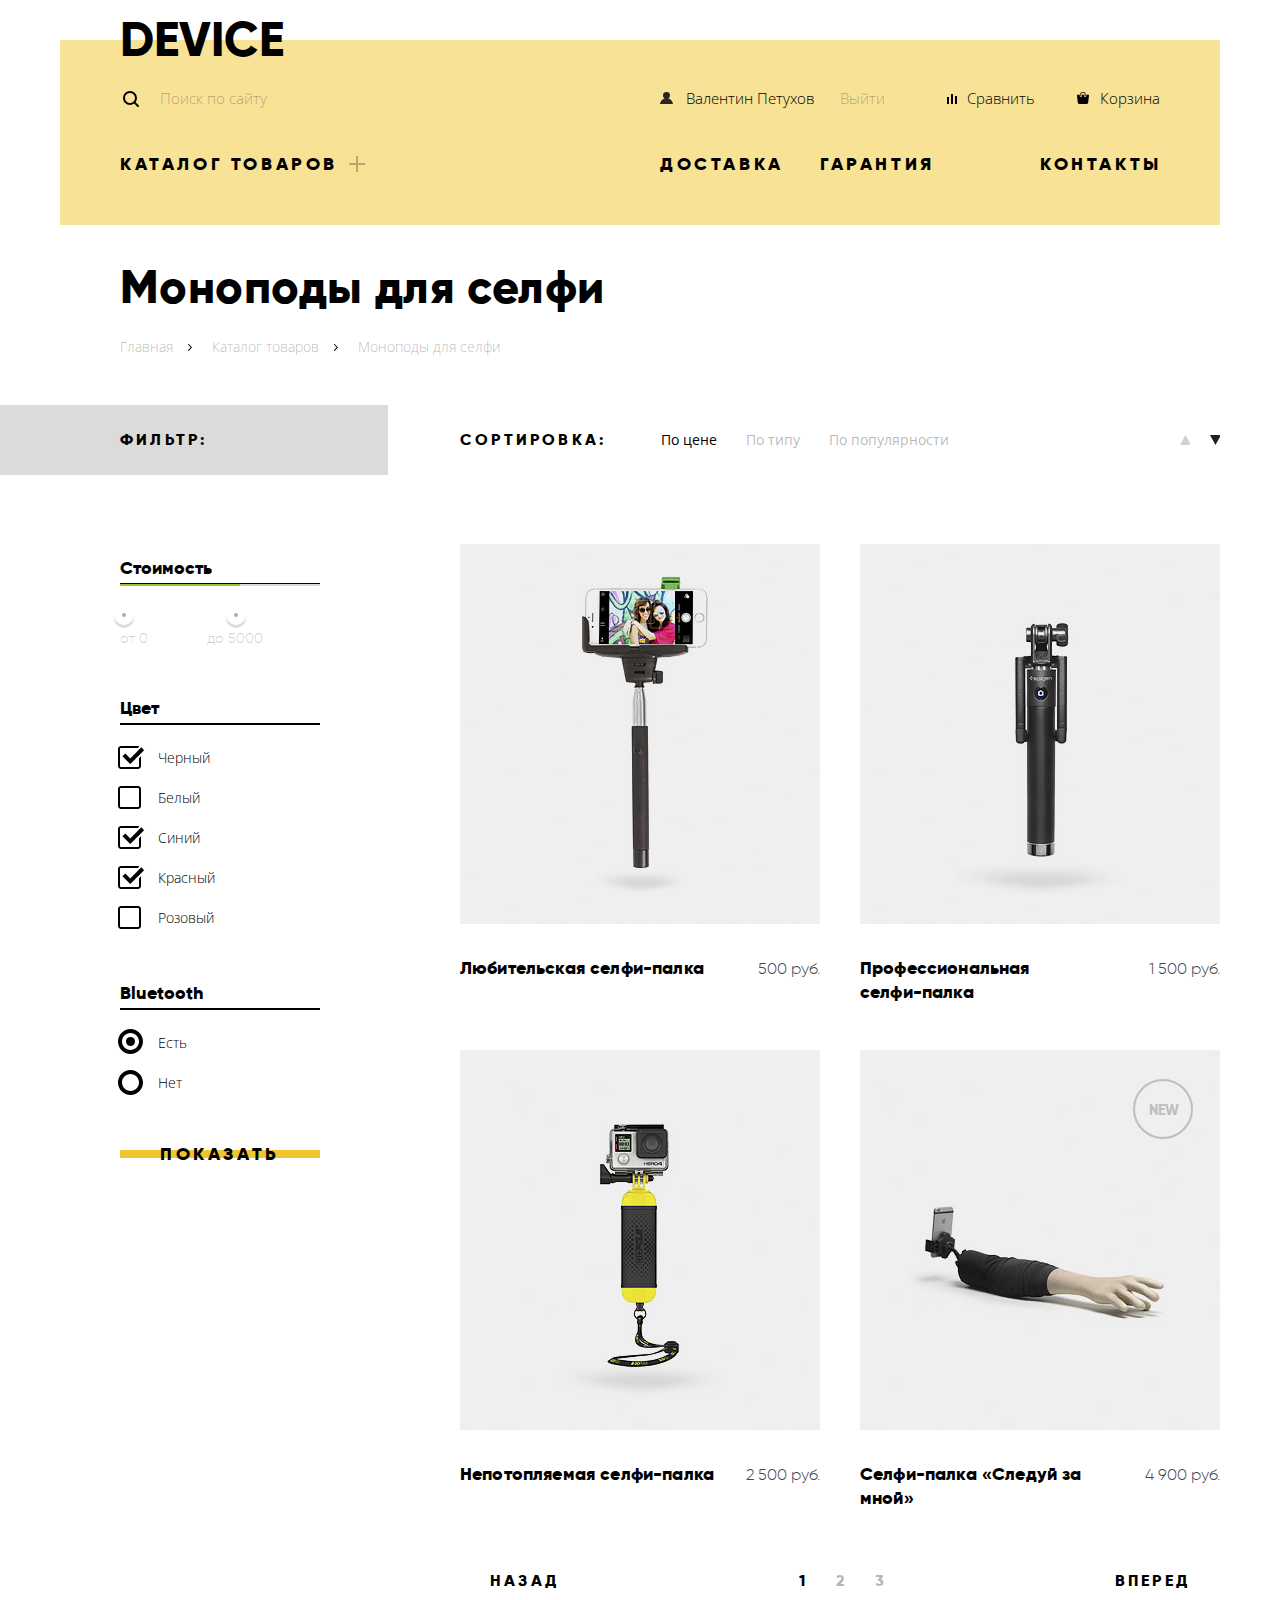
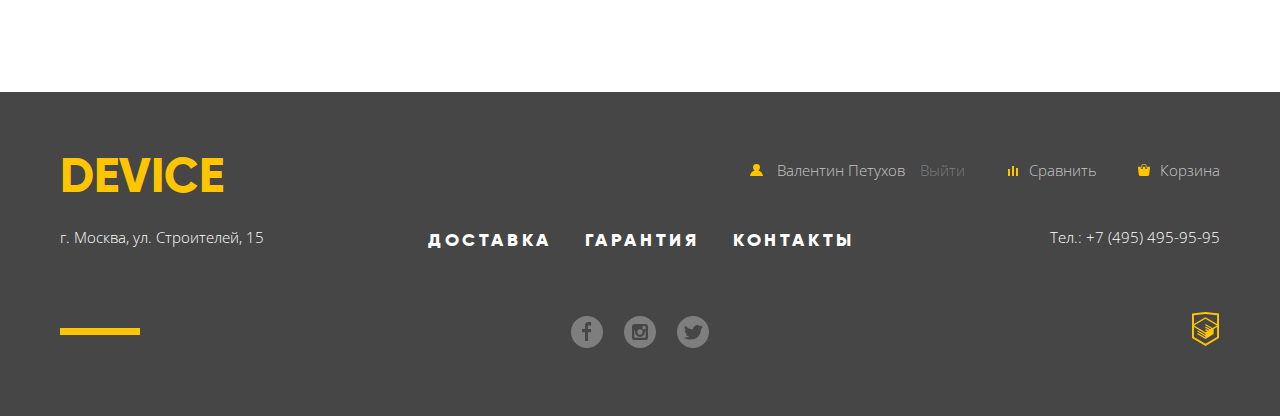
==== commit 6512c8a9: "Доделал стилизацию без модальных окон" ====
--- a/catalog.html
+++ b/catalog.html
@@ -8,8 +8,8 @@
 		<link rel="stylesheet" href="css/style.css">
 	</head>
 
-  <body>
-  	<header class="main-header main-container catalog-layout">
+  <body class="inner-page">
+  	<header class="main-header main-container">
   		<h1 class="main-logo"><a href="index.html" aria-label="Ссылка на главную страницу">Device</a></h1>
   		<div class="header-instrument-layout">
   			<form class="main-search-form" action="/">
@@ -52,53 +52,76 @@
   		</nav>
   	</header>
 
-  	<main class="main-container catalog-container">
-  		<section class="catalog-header">
+  	<main>
+  		<section class="catalog-header main-container catalog-container">
   			<h2 class="catalog-logo">Моноподы для селфи</h2>
   			<nav class="catalog-nav">
   				<ul>
   					<li class="catalog-nav-item"><a href="index.html">Главная</a></li>
   					<li class="catalog-nav-item"><a href="catalog.html">Каталог товаров</a></li>
-  					<li class="catalog-nav-item"><a href="">Моноподы для селфи</a></li>
+  					<li class="catalog-nav-item current"><a>Моноподы для селфи</a></li>
   				</ul>
   			</nav>
   		</section>
 
-  		<section class="catalog-items">
+      <div class="catalog-top-layout">
+        <div class="main-container catalog-container">
+          <h2 class="visually-hidden">Каталог товаров</h2>
+          <nav class="catalog-items-sort-nav">
+            <p class="filter-label">Фильтр:</p>
+            <div class="sort-list-direction-layout">
+              <div class="sort-list-layout">
+                <p class="sort-label">Сортировка:</p>
+                <ul class="sort-parameter-list">
+                  <li><a class="sort-parameter current" href="" aria-label="Сортировка по цене">По цене</a></li>
+                  <li><a class="sort-parameter" href="" aria-label="Сортировка по типу">По типу</a></li>
+                  <li><a class="sort-parameter" href="" aria-label="Сортировка по популярности">По популярности</a></li>
+                </ul>
+              </div>
+              <ul class="sort-direction-control">
+                <li class="direction-control"><a href="" aria-label="Сортировать по возрастанию"></a></li>
+                <li class="direction-control"><a href="" aria-label="Сортировать по убыванию"></a></li>
+              </ul>
+            </div>
+          </nav>
+        </div>
+      </div>
+
+  		<section class="catalog-items main-container catalog-container">
   			<div class="filters">
-  				<div class="filter-title">
-  					<h3>Фильтр:</h3>
-  				</div>
+  				<h2 class="visually-hidden">Фильтр:</h2>
   				<form class="filter" method="post" action="https://echo.htmlacademy.ru">
 						<fieldset class="filter-cost">
 							<legend class="filter-legend">Стоимость</legend>
 							<label class="visually-hidden" for="cost">Стоимость</label>
-							<input type="range" id="cost" name="cost" min="0" max="10000" step="100">
-							<p>От 0</p>
-							<p>До 5000</p>
+							<input class="visually-hidden" type="range" id="cost" name="cost" min="0" max="10000" step="100">
+              <div class="cost-value">
+							  <p>от 0</p>
+							  <p>до 5000</p>
+              </div>
 						</fieldset>
 						<fieldset class="filter-color">
 							<legend class="filter-legend">Цвет</legend>
 							<ul class="filter-color-list">
 								<li class="filter-color-item">
-									<label for="color-black">Черный</label>
-									<input type="checkbox" id="color-black" name="color" value="" checked>
-								</li>
-								<li class="filter-color-item">
-									<label for="color-white">Белый</label>
-									<input type="checkbox" id="color-white" name="color" value="">
-								</li>
-								<li class="filter-color-item">
-									<label for="color-blue">Синий</label>
-									<input type="checkbox" id="color-blue" name="color" value="" checked>
-								</li>
-								<li class="filter-color-item">
-									<label for="color-red">Красный</label>
-									<input type="checkbox" id="color-red" name="color" value="" checked>
-								</li>
-								<li class="filter-color-item">
-									<label for="color-pink">Розовый</label>
-									<input type="checkbox" id="color-pink" name="color" value="">
+                  <input class="visually-hidden" type="checkbox" id="color-black" name="color" value="" tabindex="-1" checked>
+									<label for="color-black" tabindex="0">Черный</label>
+								</li>
+								<li class="filter-color-item">
+                  <input class="visually-hidden" type="checkbox" id="color-white" name="color" value="" tabindex="-1">
+									<label for="color-white" tabindex="0">Белый</label>
+								</li>
+								<li class="filter-color-item">
+                  <input class="visually-hidden" type="checkbox" id="color-blue" name="color" value="" tabindex="-1" checked>
+									<label for="color-blue" tabindex="0">Синий</label>
+								</li>
+								<li class="filter-color-item">
+                  <input class="visually-hidden" type="checkbox" id="color-red" name="color" value="" tabindex="-1" checked>
+									<label for="color-red" tabindex="0">Красный</label>
+								</li>
+								<li class="filter-color-item">
+                  <input class="visually-hidden" type="checkbox" id="color-pink" name="color" value="" tabindex="-1">
+									<label for="color-pink" tabindex="0">Розовый</label>
 								</li>
 							</ul>
 						</fieldset>
@@ -106,12 +129,12 @@
 							<legend class="filter-legend">Bluetooth</legend>
 							<ul class="filter-bluetooth-options">
 								<li>
-									<label for="with-bluetooth">Есть</label>
-									<input type="radio" id="with-bluetooth" name="bluetooth" value="" checked>
+									<input class="visually-hidden" type="radio" id="with-bluetooth" name="bluetooth" value="" checked>
+                  <label for="with-bluetooth" tabindex="0">Есть</label>
 								</li>
 								<li>
-									<label for="without-bluetooth">Нет</label>
-									<input type="radio" id="without-bluetooth" name="bluetooth" value="">
+                  <input class="visually-hidden" type="radio" id="without-bluetooth" name="bluetooth" value="">
+									<label for="without-bluetooth" tabindex="0">Нет</label>
 								</li>
 							</ul>
 						</fieldset>
@@ -120,24 +143,6 @@
   			</div>
 
 				<div class="catalog-items-layout">
-					<div class="catalog-items-sort">
-  					<h2 class="visually-hidden">Каталог товаров</h2>
-  					<nav class="catalog-items-sort-nav">
-  						<div class="sort-list-layout">
-  							<p class="sort-label">Сортировка:</p>
-  							<ul class="sort-parameter-list">
-  								<li><a class="sort-parameter" href="" aria-label="Сортировка по цене">По цене</a></li>
-  								<li><a class="sort-parameter" href="" aria-label="Сортировка по типу">По типу</a></li>
-  								<li><a class="sort-parameter" href="" aria-label="Сортировка по популярности">По популярности</a></li>
-  							</ul>
-  						</div>
-  						<ul class="sort-direction-control">
-  							<li class="direction-control"><a href="" aria-label="Сортировать по возрастанию"></a></li>
-  							<li class="direction-control"><a href="" aria-label="Сортировать по убыванию"></a></li>
-  						</ul>
-  					</nav>
-  				</div>
-
   				<div class="catalog-item-list">
   					<div class="catalog-item">
   						<img class="catalog-item-img" src="img/item-1.jpg" width="360" height="380" alt="Изображение любительской селфи-палки">
@@ -183,7 +188,7 @@
   						<img class="catalog-item-img" src="img/item-4.jpg" width="360" height="380" alt="Изображение селфи-палки 'Следуй за мной'">
               <div class="item-desc-price-layout">
   						  <a href="catalog-follow-me-selfy-bar.html" target="_blank">
-                  <p class="catalog-item-desc">Селфи-палка "Следуй за мной"</p>
+                  <p class="catalog-item-desc">Селфи-палка «Следуй за мной»</p>
                 </a>
   						  <p class="catalog-item-price">4 900 руб.</p>
               </div>
--- a/css/style.css
+++ b/css/style.css
@@ -31,6 +31,12 @@
   text-decoration: none;
 }
 
+/*  Общие стили для картинок  */
+img {
+  max-width: 100%;
+  height: auto;
+}
+
 /*  Основной контейнер-центровщик для   */
 .main-container {
   width: 1160px;
@@ -68,7 +74,7 @@
 
   background-color: #f7e296;
 }
-.main-header.catalog-layout {
+.inner-page .main-header {
   min-height: 185px;
 }
 
@@ -361,7 +367,9 @@
 }
 
 .main-nav-item:first-child {
-  width: 540px;
+  position: relative;
+  min-width: 270px;
+  margin-right: auto;
 }
 .main-nav-item:nth-child(2) {
   width: 160px;
@@ -413,7 +421,9 @@
 }
 
 .main-nav-catalog-dropdown {
-  position: relative;
+  position: absolute;
+  top: 22px;
+  left: -60px;
   z-index: 11;
 
   display: none;
@@ -423,15 +433,19 @@
 
   width: 640px;
   padding: 0;
+  padding-top: 23px;
+  padding-right: 460px;
   padding-bottom: 35px;
-  padding-right: 460px;
-  margin: 0;
-  margin-top: 20px;
+  padding-left: 60px;
+  margin: 0;
+
 
   background-color: #f7e296;
 
   list-style: none;
 }
+
+
 
 .main-nav-catalog-dropdown a {
   font-family: "Open Sans", "Arial", sans-serif;
@@ -563,7 +577,7 @@
 
 .promo-slider-item-desc {
   width: 480px;
-  margin-bottom: 51px;
+  margin-bottom: 43px;
 
   font-family: "Open Sans", "Arial", sans-serif;
   font-size: 15px;
@@ -581,7 +595,7 @@
 
   width: 480px;
 
-  margin-bottom: 23px;
+  margin-bottom: 15px;
 }
 
 .promo-slider-item-detail-tab {
@@ -589,6 +603,10 @@
 
   display: block;
   width: 220px;
+  min-height: 40px;
+  padding: 8px 0;
+
+  box-sizing: border-box;
 
   font-size: 18px;
   line-height: 24px;
@@ -597,11 +615,11 @@
   color: rgba(0, 0, 0, 1);
   text-align: center;
 
+  background-image: linear-gradient(transparent 40%, #f0c52e 40%, #f0c52e 60%, transparent 60%);
+}
+
+.promo-slider-item-detail-tab:hover {
   background-color: #f0c52e;
-}
-
-.promo-slider-item-detail-tab:hover {             /* TODO */
-
 }
 .promo-slider-item-detail-tab:active {
   color: rgba(0, 0, 0, 0.3);
@@ -636,6 +654,11 @@
   outline: none;
 
   cursor: pointer;
+}
+
+.promo-slider-control:focus {
+  outline: 2px solid #f0c52e;
+
 }
 
 .active .promo-slider-control {
@@ -689,7 +712,7 @@
 
   padding: 0;
   margin: 0;
-  margin-bottom: 182px;
+  margin-bottom: 61px;
 
   list-style: none;
 }
@@ -770,13 +793,13 @@
 
 /*  Услуги  */
 .services {
-  background-color: #e5e5e5; 
-  margin-bottom: 61px;
+  background-image: linear-gradient(transparent 29.5%, #e5e5e5 29.5%);
+  margin-bottom: 96px;
+  min-height: 406px;
 }
 
 .service-layout {
-  position: relative;
-  top: -101px;
+  padding-top: 20px;
 
   display: flex;
   align-items: stretch;
@@ -799,18 +822,20 @@
   width: 280px;
   padding: 45px 0;
   margin: 0;
-  margin-top: 34px;
+  margin-top: 35px;
   
   list-style: none;
 }
 
 .service-tab {
   width: 160px;
+  min-height: 40px;
   padding-top: 8px;
   padding-right: 0;
   padding-bottom: 8px;
   padding-left: 3px;
   margin-bottom: 24px;
+  box-sizing: border-box;
 
   font-size: 18px;
   line-height: 24px;
@@ -819,25 +844,29 @@
   letter-spacing: 3.6px;
   color: #000000;
 
+  background-image: linear-gradient(#e5e5e5 40%, #f0c52e 40%, #f0c52e 60%, #e5e5e5 60%);
+  border: none;
+
+  cursor: pointer;
+}
+
+.service-tab:hover {
   background-color: #f0c52e;
-  border: none;
-
-  cursor: pointer;
-}
-
-.service-tab:hover {                      /* TODO */
-
+  background-image: none;
 }
 .service-tab:active {
   color: #f7e184;
 
   background-color: #000000;
+  background-image: none;
+  box-shadow: 120px 0 0 0 #000;
 }
 
 .service-tab.active{
   color: #f7e184;
 
   background-color: #000000;
+  background-image: none;
   box-shadow: 120px 0 0 0 #000;
 }
 
@@ -1066,11 +1095,12 @@
 .about-us-detail-tab {
   display: block;
   width: 260px;
+  min-height: 40px;
   padding-top: 8px;
   padding-right: 0;
   padding-bottom: 8px;
   padding-left: 2px;
-  
+  box-sizing: border-box;
 
   font-size: 18px;
   line-height: 24px;
@@ -1079,10 +1109,11 @@
   color: rgba(0, 0, 0, 1);
   text-align: center;
 
+  background-image: linear-gradient(transparent 40%, #f0c52e 40%, #f0c52e 60%, transparent 60%);
+}
+
+.about-us-detail-tab:hover {
   background-color: #f0c52e;
-}
-
-.about-us-detail-tab:hover {                  /* TODO */
 
 }
 .about-us-detail-tab:active {
@@ -1135,10 +1166,12 @@
 .write-us-tab {
   display: block;
   width: 260px;
+  min-height: 40px;
   padding-top: 8px;
   padding-right: 0;
   padding-bottom: 8px;
   padding-left: 2px;
+  box-sizing: border-box;
 
   font-size: 18px;
   line-height: 24px;
@@ -1147,11 +1180,11 @@
   color: rgba(0, 0, 0, 1);
   text-align: center;
 
+  background-image: linear-gradient(transparent 40%, #f0c52e 40%, #f0c52e 60%, transparent 60%);
+}
+
+.write-us-tab:hover {
   background-color: #f0c52e;
-}
-
-.write-us-tab:hover {                       /* TODO */
-
 }
 .write-us-tab:active {
   color: rgba(0, 0, 0, 0.3);
@@ -1165,6 +1198,10 @@
 
 
 /*  Шапка каталога  */
+.catalog-header {
+  margin-bottom: 46px;
+}
+
 .catalog-logo {
   font-size: 47px;
   line-height: 48px;
@@ -1174,11 +1211,11 @@
   margin-bottom: 24px;
 }
 
+/*  Хлебные крошки  */
 .catalog-nav ul {
   display: flex;
 
   margin: 0;
-  margin-bottom: 30px;
   padding: 0;
 
   list-style: none;
@@ -1201,7 +1238,6 @@
   background-image: url("../img/nav-arrow.svg");
   background-repeat: no-repeat;
 }
-
 
 .catalog-nav-item,
 .catalog-nav-item a {
@@ -1219,56 +1255,287 @@
 .catalog-nav-item a:active {
   color: rgba(0, 0, 0, 0);
 }
-
-.catalog-items {
+.catalog-nav-item.current a:hover {
+  color: rgba(0, 0, 0, 0.3);
+}
+
+
+/*  Верхний блок в каталоге товаров  */
+.catalog-top-layout {
+  background-image: linear-gradient(to right, #dbdbdb 30%, transparent 30%);
+  min-height: 70px;
+  margin-bottom: 47px;
+}
+
+.catalog-items-sort-nav {
   display: flex;
   justify-content: space-between;
-  
-
-  margin-bottom: 75px;
-}
-/*  Фильтр  */
-.filters {
-  width: 270px;
-}
-
-.filter-title {
-  min-height: 70px;
-  background-color: #dcdcdc;
-}
-
-.filter-title h3 {
+}
+
+.sort-list-direction-layout {
+  display: flex;
+  justify-content: space-between;
+  flex-wrap: wrap;
+
+  width: 760px;
+}
+
+.sort-list-layout {
+  display: flex;
+  justify-content: flex-start;
+  align-items: center;
+
+  width: 500px;
+}
+
+.sort-parameter-list {
+  display: flex;
+  justify-content: space-between;
+
+  min-width: 288px;
+
+  list-style: none;
+}
+
+.filter-label {
+  width: 268px;
   padding: 23px 0;
+  margin: 0;
+  box-sizing: border-box;
 
   font-size: 16px;
   line-height: 24px;
   letter-spacing: 3.2px;
   text-transform: uppercase;
-  vertical-align: center;
   color: #000000;
-}
-
-.filter {
+
+  background-color: #dbdbdb;
+}
+
+.sort-label {
+  padding: 23px 0;
+  padding-right: 15px;
+  margin: 0;
+
+  font-size: 16px;
+  line-height: 24px;
+  letter-spacing: 3.2px;
+  text-transform: uppercase;
+  color: #000000;
+}
+
+.sort-parameter {
+  font-family: "Open Sans", "Arial", sans-serif;
+  font-size: 14px;
+  line-height: 18px;
+  font-weight: 400;
+  color: rgba(0, 0, 0, 0.3);
+}
+
+.sort-parameter:hover {
+  color: rgba(0, 0, 0, 0.6);
+}
+.sort-parameter:active {
+  color: rgba(0, 0, 0, 1);
+}
+
+.sort-parameter.current {
+  color: rgba(0, 0, 0, 1);
+}
+
+.sort-parameter.current:hover {
+  color: rgba(0, 0, 0, 0.6);
+}
+.sort-parameter.current:active {
+  color: rgba(0, 0, 0, 1);
+}
+
+.sort-direction-control {
+  display: flex;
+  justify-content: space-between;
+  align-items: center;
+
+  width: 40px;
+  margin: 0;
+
+  list-style: none;
+}
+
+.direction-control a {
+  display: block;
+  width: 10px;
+  height: 10px;
+
+  vertical-align: bottom;
+}
+
+.direction-control:first-child a {
+  background-image: url("../img/icon-up-dir.svg");
+  background-repeat: no-repeat;
+  opacity: 0.2;
+}
+
+.direction-control:last-child a {
+  background-image: url("../img/icon-down-dir.svg");
+  background-repeat: no-repeat;
+  opacity: 1;
+}
+
+.direction-control a:hover {
+  opacity: 0.4;
+}
+.direction-control a:active {
+  opacity: 1;
+}
+
+/*  Контейнер для нижней части каталога  */
+.catalog-items {
+  display: flex;
+  justify-content: space-between;
+
+  margin-bottom: 74px;
+}
+
+/*  Фильтр  */
+.filters {
   width: 200px;
-}
-
-.filter-color-list,
-.filter-bluetooth-options {
-  list-style: none;
+  margin-top: 19px;
+}
+
+.filter-cost {
+  position: relative;
+
+  min-height: 140px;
+  padding: 0;
+  margin: 0;
+
+  border: none;
+}
+
+.filter-cost::before {
+  content: "";
+  position: absolute;
+  top: 3px;
+  left: 0;
+
+  width: 200px;
+  height: 2px;
+
+  background-color: #000;
+}
+
+.filter-cost::after {
+  content: "";
+  position: absolute;
+  bottom: 64px;
+  left: 0;
+
+  width: 200px;
+  height: 2px;
+
+  background-image: linear-gradient(to right, #91c92f 60%, #dbdbdb 60%);
+}
+
+.cost-value {
+  display: flex;
+  justify-content: space-between;
+
+  width: 143px;
+  margin-top: 46px;
+}
+
+.cost-value p:first-child::before {
+  content: "";
+  position: absolute;
+  top: -21px;
+  left: -6px;
+  z-index: 10;
+
+  width: 20px;
+  height: 20px;
+
+  background-image: url("../img/filter-button.svg");
+  background-repeat: no-repeat;
+  border-radius: 50%;
+  box-shadow: 0 3px 0 0 #dbdbdb;
+  cursor: pointer;
+}
+
+.cost-value p:last-child::before {
+  content: "";
+  position: absolute;
+  top: -21px;
+  left: 19px;
+  z-index: 10;
+
+  width: 20px;
+  height: 20px;
+
+  background-image: url("../img/filter-button.svg");
+  background-repeat: no-repeat;
+  border-radius: 50%;
+  box-shadow: 0 3px 0 0 #dbdbdb;
+  cursor: pointer;
+}
+
+.filter-cost p {
+  position: relative;
+  padding: 0;
+  margin: 0;
+
+  font-size: 14px;
+  line-height: 24px;
+  font-weight: 300;
+  color: rgba(0, 0, 0, 0.2);
 }
 
 .filter-legend {
+  padding-top: 15px;
+
   font-size: 18px;
   line-height: 24px;
   font-weight: 900;
   color: #000000;
 }
 
-.filter-cost p {
-  font-size: 14px;
-  line-height: 24px;
-  font-weight: 300;
-  color: rgba(0, 0, 0, 0.2);
+
+.filter-color {
+  position: relative;
+
+  min-height: 140px;
+  padding: 0;
+  margin: 0;
+  margin-bottom: 28px;
+
+  border: none;
+}
+
+.filter-color::before {
+  content: "";
+  position: absolute;
+  top: 3px;
+  left: 0;
+
+  width: 200px;
+  height: 2px;
+
+  background-color: #000;
+}
+
+
+.filter-color-list {
+  padding: 0;
+  margin: 0;
+  list-style: none;
+}
+
+.filter-color-list {
+  margin-top: 18px;
+}
+
+.filter-color-item {
+  position: relative;
+  padding-left: 38px;
 }
 
 .filter-color-item label {
@@ -1277,133 +1544,172 @@
   line-height: 40px;
   font-weight: 300;
   color: #000000;
-}
-
-.filter-color-item label:disabled {
+  cursor: pointer;
+}
+
+.filter-color-item input:checked + label:before {
+  content: "";
+  position: absolute;
+  left: -2px;
+  top: -1px;
+
+  width: 30px;
+  height: 40px;
+
+  background-image: url("../img/checkbox-on.svg");
+  background-repeat: no-repeat;
+  background-position: 0 50%;
+}
+
+.filter-color-item input:not(:checked) + label:before {
+  content: "";
+  position: absolute;
+  left: -2px;
+  top: -1px;
+
+  width: 30px;
+  height: 40px;
+
+  background-image: url("../img/checkbox-off.svg");
+  background-repeat: no-repeat;
+  background-position: 0 50%;
+}
+
+.filter-color-item input + label:hover::before {
+  opacity: 0.6;
+}
+.filter-color-item input + label:active::before {
+  opacity: 1;
+}
+
+.filter-color-item input:disabled + label::before {
+  opacity: 0.25;
+}
+
+.filter-color-item input:disabled + label {
   color: #a6a6a6;
 }
 
-.filter-bluetooth-options label:disabled {
+.filter-bluetooth {
+  position: relative;
+
+  min-height: 140px;
+  padding: 0;
+  margin: 0;
+
+  border: none;
+}
+
+.filter-bluetooth::before {
+  content: "";
+  position: absolute;
+  top: 3px;
+  left: 0;
+
+  width: 200px;
+  height: 2px;
+
+  background-color: #000;
+}
+
+.filter-bluetooth-options { 
+  padding: 0;
+  margin: 0;
+  margin-top: 18px;
+  margin-bottom: 31px;
+  list-style: none;
+}
+
+.filter-bluetooth-options li {
+  position: relative;
+  padding-left: 38px;
+}
+
+.filter-bluetooth-options label {
+  font-family: "Open Sans", "Arial", sans-serif;
+  font-size: 14px;
+  line-height: 40px;
+  font-weight: 300;
+  color: #000000;
+  cursor: pointer;
+}
+
+.filter-bluetooth-options input:checked + label:before {
+  content: "";
+  position: absolute;
+  left: -2px;
+  top: -2px;
+
+  width: 30px;
+  height: 40px;
+
+  background-image: url("../img/radio-on.svg");
+  background-repeat: no-repeat;
+  background-position: 0 50%;
+}
+
+.filter-bluetooth-options input:not(:checked) + label:before {
+  content: "";
+  position: absolute;
+  left: -2px;
+  top: -1px;
+
+  width: 30px;
+  height: 40px;
+
+  background-image: url("../img/radio-off.svg");
+  background-repeat: no-repeat;
+  background-position: 0 50%;
+}
+
+.filter-bluetooth-options input + label:hover::before {
+  opacity: 0.6;
+}
+.filter-bluetooth-options input + label:active::before {
+  opacity: 1;
+}
+
+.filter-bluetooth-options input:disabled + label::before {
+  opacity: 0.25;
+}
+
+.filter-bluetooth-options input:disabled + label {
   color: #a6a6a6;
 }
 
 .filter-button {
+  width: 200px;
+  min-height: 40px;
+  padding: 8px 0;
+  box-sizing: border-box;
+
   font-size: 18px;
   line-height: 24px;
+  font-weight: 900;
   text-transform: uppercase;
   letter-spacing: 3.6px;
   color: rgba(0, 0, 0, 1);
-
+  text-align: center;
+
+  background-image: linear-gradient(#fff 40%, #f0c52e 40%, #f0c52e 60%, #fff 60%);
+  border: none;
+  cursor: pointer;
+}
+
+.filter-button:hover {
   background-color: #f0c52e;
-}
-
-.filter-button:hover {                  /* TODO */
-
+  background-image: none;
 }
 .filter-button:active {
+  background-color: #f0c52e;
   color: rgba(0, 0, 0, 0.3);
-}
-
+  background-image: none;
+}
 
 /*  Контейнер для блока с товарами  */
 .catalog-items-layout {
   width: 760px;
   margin-top: 22px;
-}
-
-/*  Сортировка  */
-.catalog-items-sort {
-  margin-bottom: 63px;
-}
-
-.catalog-items-sort-nav {
-  display: flex;
-  justify-content: space-between;
-
-  min-height: 70px;
-}
-
-.sort-list-layout {
-  display: flex;
-
-  width: 500px;
-}
-
-.sort-parameter-list {
-  display: flex;
-  justify-content: space-between;
-
-  min-width: 288px;
-
-  list-style: none;
-}
-
-.sort-label {
-  padding-right: 15px;
-
-  font-size: 16px;
-  line-height: 24px;
-  letter-spacing: 3.2px;
-  text-transform: uppercase;
-  color: #000000;
-}
-
-.sort-parameter {
-  font-family: "Open Sans", "Arial", sans-serif;
-  font-size: 14px;
-  line-height: 18px;
-  font-weight: 400;
-  color: rgba(0, 0, 0, 0.3);
-}
-
-.sort-parameter:hover {
-  color: rgba(0, 0, 0, 0.6);
-}
-.sort-parameter:active {
-  color: rgba(0, 0, 0, 1);
-}
-
-.sort-parameter-list li:first-child .sort-parameter {
-  color: rgba(0, 0, 0, 1);
-}
-
-.sort-direction-control {
-  display: flex;
-  justify-content: space-between;
-  align-items: center;
-
-  width: 40px;
-  margin: 0;
-  margin-bottom: 10px;
-
-  list-style: none;
-}
-
-.direction-control a {
-  display: block;
-  width: 10px;
-  height: 10px;
-
-  vertical-align: bottom;
-}
-
-.direction-control:first-child a {
-  background-image: url("../img/icon-up-dir.svg");
-  background-repeat: no-repeat;
-  opacity: 0.2;
-}
-
-.direction-control:last-child a {
-  background-image: url("../img/icon-down-dir.svg");
-  background-repeat: no-repeat;
-  opacity: 1;
-}
-
-.direction-control a:hover {
-  opacity: 0.4;
-}
-.direction-control a:active {
-  opacity: 1;
 }
 
 /*  Карточки товаров  */
@@ -1445,9 +1751,10 @@
 
 .catalog-item-img {
   margin-bottom: 7px;
-}
-
-.catalog-item-img:hover {
+  cursor: pointer;
+}
+
+.catalog-item:hover .catalog-item-img {
   opacity: 0.7;
 }
 
@@ -1467,30 +1774,38 @@
 
 .catalog-item-desc {
   width: 260px;
+
+  letter-spacing: 0.009em;
   white-space: pre-line;
 }
 
 .catalog-item-price {
+  padding-top: 3px;
+
   font-size: 16px;
   line-height: 24px;
   font-weight: 300;
   color: #464646;
 }
 
-.catalog-item-img:hover ~ .catalog-item-options {
+.catalog-item:hover .catalog-item-options {
   display: block;
 }
 
 .catalog-item-options {
   display: none;
   position: absolute;
-  top: 180px;
+  top: 170px;
   left: 70px;
 }
 
 .item-option-shopping-cart {
   display: block;
   width: 220px;
+  min-height: 40px;
+  padding: 8px 0;
+  margin-bottom: 15px;
+  box-sizing: border-box;
 
   font-size: 18px;
   line-height: 24px;
@@ -1499,11 +1814,11 @@
   color: rgba(0, 0, 0, 1);
   text-align: center;
 
+  background-image: linear-gradient(transparent 40%, #f0c52e 40%, #f0c52e 60%, transparent 60%);
+}
+
+.item-option-shopping-cart:hover {
   background-color: #f0c52e;
-}
-
-.item-option-shopping-cart:hover {                  
-
 }
 .item-option-shopping-cart:active {
   color: rgba(0, 0, 0, 0.3);
@@ -1541,6 +1856,7 @@
   display: flex;
   justify-content: space-between;
   align-items: center;
+  flex-wrap: wrap;
   
   min-width: 85px;
   margin: 0;
@@ -1669,7 +1985,7 @@
   width: 20px;
   height: 20px;
 
-  background-image: url("../img/user.svg");
+  background-image: url("../img/user-footer.svg");
   background-repeat: no-repeat;
 }
 
@@ -1708,7 +2024,7 @@
   width: 20px;
   height: 20px;
 
-  background-image: url("../img/compare.svg");
+  background-image: url("../img/compare-footer.svg");
   background-repeat: no-repeat;
 }
 
@@ -1731,7 +2047,7 @@
   width: 20px;
   height: 20px;
 
-  background-image: url("../img/cart.svg");
+  background-image: url("../img/cart-footer.svg");
   background-repeat: no-repeat;
 }
 
@@ -1790,8 +2106,9 @@
   align-items: baseline;
   justify-content: space-between;
   
-  width: 440px;
-  margin: 0;
+  width: 444px;
+  margin: 0;
+  margin-left: 4px;
   padding: 0;
 
   list-style: none;
@@ -1799,16 +2116,21 @@
 
 .footer-nav-item {
   margin-top: 3px;
-  width: 140px;
+  min-width: 140px;
 
   text-align: center;
 }
 
 .footer-nav-item a {
+  display: block;
+  min-width: 140px;
+
   font-size: 18px;
   line-height: 24px;
   text-transform: uppercase;
   letter-spacing: 3.6px;
+  text-align: center;
+
   color: rgba(255, 255, 255, 1);
 }
 
@@ -1842,7 +2164,6 @@
   width: 160px;
   padding: 0;
   margin: 0;
-  margin-top: -2px;
   margin-bottom: 64px;
   margin-right: 50px;
 
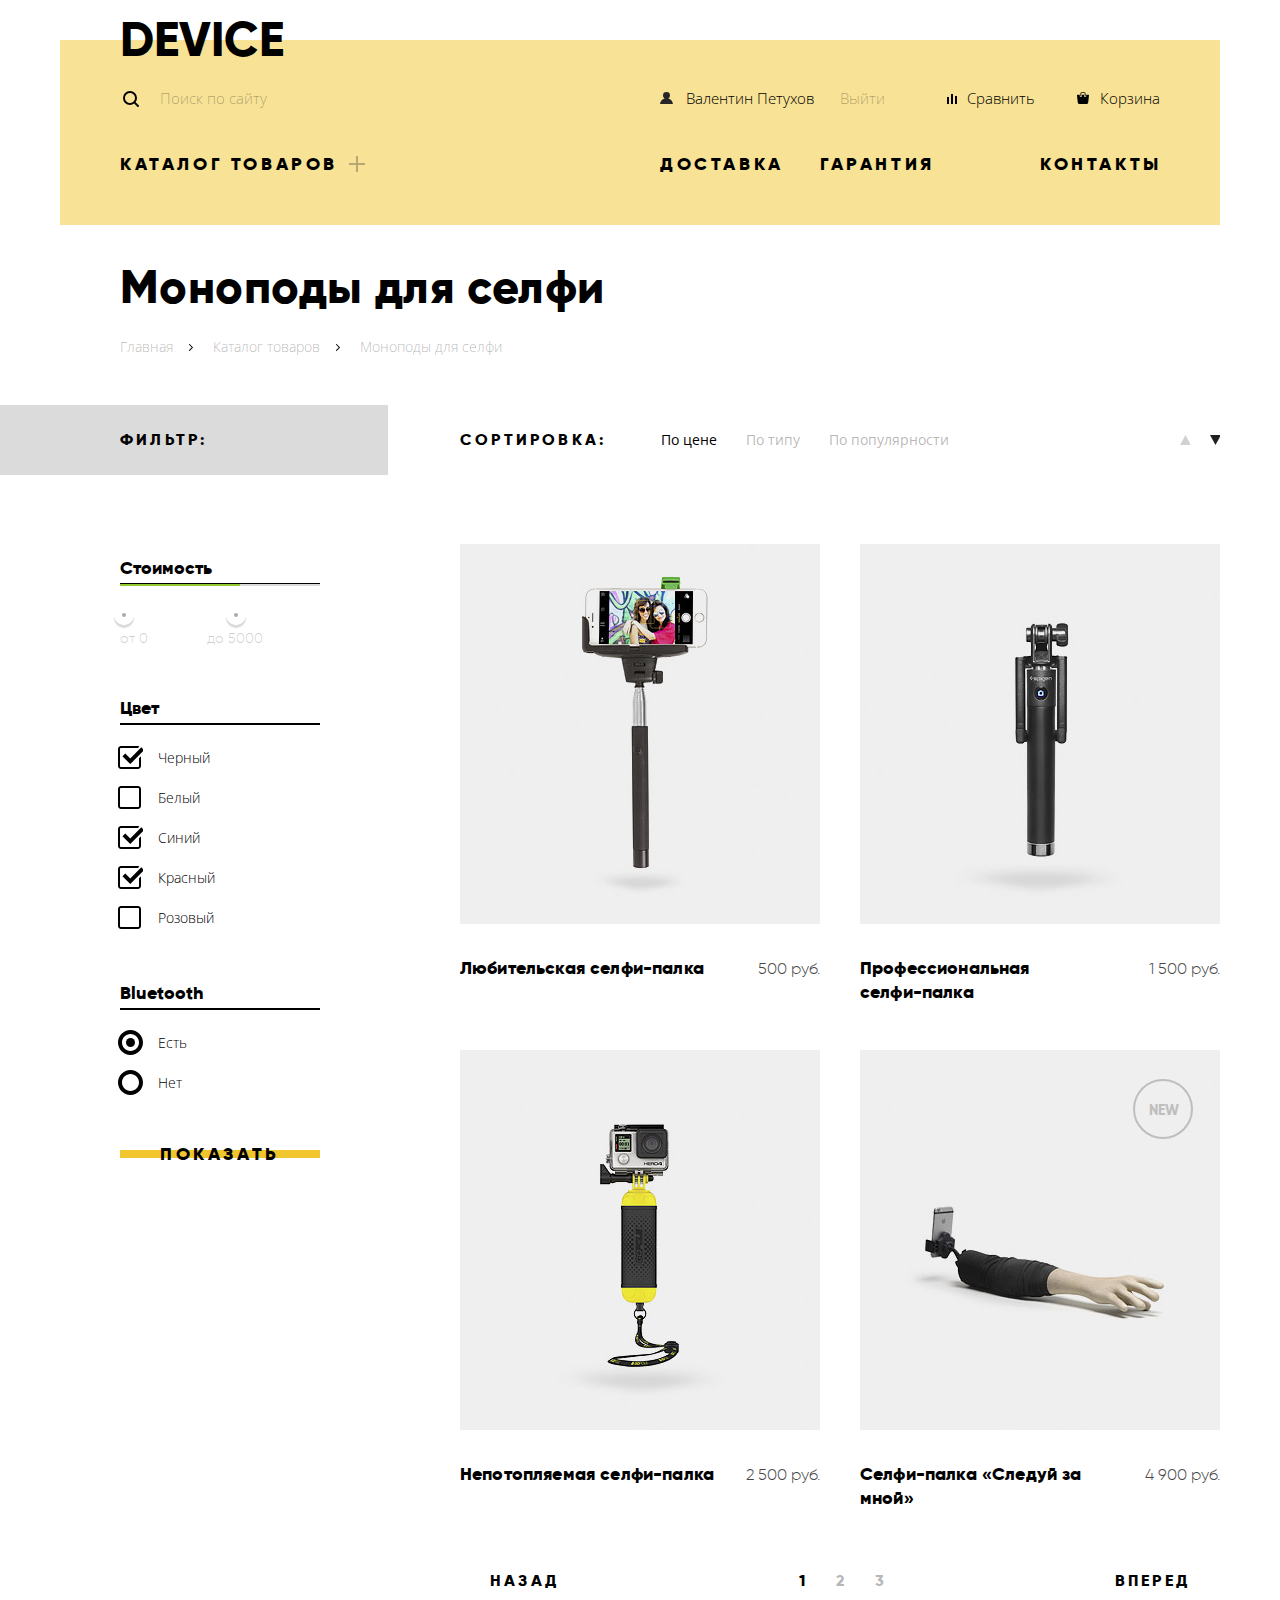
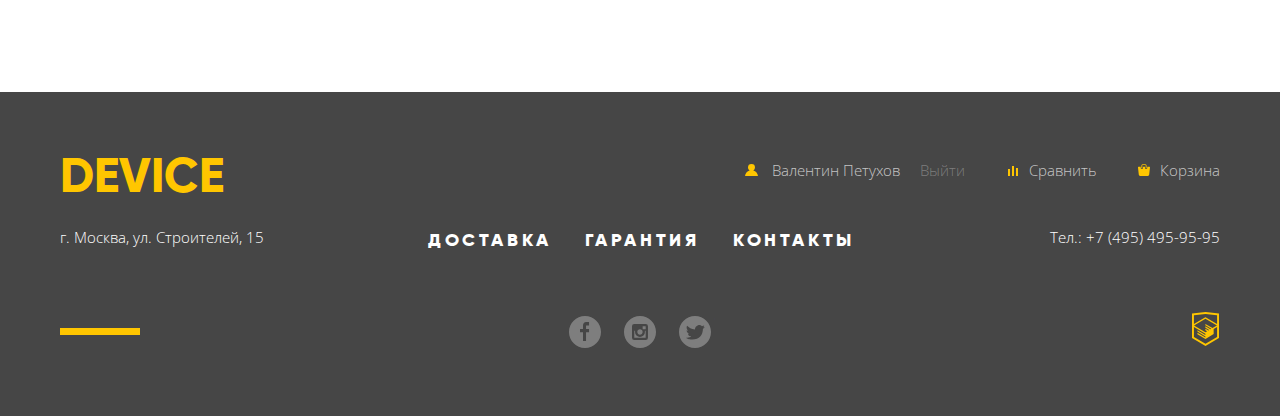
==== commit 0a4b8670: "Декоративные элементы личного проекта" ====
--- a/catalog.html
+++ b/catalog.html
@@ -12,9 +12,9 @@
   	<header class="main-header main-container">
   		<h1 class="main-logo"><a href="index.html" aria-label="Ссылка на главную страницу">Device</a></h1>
   		<div class="header-instrument-layout">
-  			<form class="main-search-form" action="/">
+  			<form class="main-search-form" method="post" action="https://echo.htmlacademy.ru">
   				<label class="visually-hidden" for="search">Поиск по сайту</label>
-  				<input class="main-search-input" type="search" id="search" name="search" value="" placeholder="Поиск по сайту">
+  				<input class="main-search-input" type="search" id="search" name="search" placeholder="Поиск по сайту">
   				<button class="main-search-btn" type="submit">Найти</button>
   			</form>
   			<div class="main-user-purchase-layout">
@@ -94,7 +94,7 @@
 						<fieldset class="filter-cost">
 							<legend class="filter-legend">Стоимость</legend>
 							<label class="visually-hidden" for="cost">Стоимость</label>
-							<input class="visually-hidden" type="range" id="cost" name="cost" min="0" max="10000" step="100">
+							<input class="visually-hidden" type="range" id="cost" name="cost" value="5000" min="0" max="10000" step="100">
               <div class="cost-value">
 							  <p>от 0</p>
 							  <p>до 5000</p>
@@ -104,24 +104,24 @@
 							<legend class="filter-legend">Цвет</legend>
 							<ul class="filter-color-list">
 								<li class="filter-color-item">
-                  <input class="visually-hidden" type="checkbox" id="color-black" name="color" value="" tabindex="-1" checked>
-									<label for="color-black" tabindex="0">Черный</label>
-								</li>
-								<li class="filter-color-item">
-                  <input class="visually-hidden" type="checkbox" id="color-white" name="color" value="" tabindex="-1">
-									<label for="color-white" tabindex="0">Белый</label>
-								</li>
-								<li class="filter-color-item">
-                  <input class="visually-hidden" type="checkbox" id="color-blue" name="color" value="" tabindex="-1" checked>
-									<label for="color-blue" tabindex="0">Синий</label>
-								</li>
-								<li class="filter-color-item">
-                  <input class="visually-hidden" type="checkbox" id="color-red" name="color" value="" tabindex="-1" checked>
-									<label for="color-red" tabindex="0">Красный</label>
-								</li>
-								<li class="filter-color-item">
-                  <input class="visually-hidden" type="checkbox" id="color-pink" name="color" value="" tabindex="-1">
-									<label for="color-pink" tabindex="0">Розовый</label>
+                  <input class="visually-hidden" type="checkbox" id="color-black" name="color" value="black" checked>
+									<label for="color-black">Черный</label>
+								</li>
+								<li class="filter-color-item">
+                  <input class="visually-hidden" type="checkbox" id="color-white" name="color" value="white">
+									<label for="color-white">Белый</label>
+								</li>
+								<li class="filter-color-item">
+                  <input class="visually-hidden" type="checkbox" id="color-blue" name="color" value="blue" checked>
+									<label for="color-blue">Синий</label>
+								</li>
+								<li class="filter-color-item">
+                  <input class="visually-hidden" type="checkbox" id="color-red" name="color" value="red" checked>
+									<label for="color-red">Красный</label>
+								</li>
+								<li class="filter-color-item">
+                  <input class="visually-hidden" type="checkbox" id="color-pink" name="color" value="pink">
+									<label for="color-pink">Розовый</label>
 								</li>
 							</ul>
 						</fieldset>
@@ -129,16 +129,16 @@
 							<legend class="filter-legend">Bluetooth</legend>
 							<ul class="filter-bluetooth-options">
 								<li>
-									<input class="visually-hidden" type="radio" id="with-bluetooth" name="bluetooth" value="" checked>
-                  <label for="with-bluetooth" tabindex="0">Есть</label>
+									<input class="visually-hidden" type="radio" id="with-bluetooth" name="bluetooth" value="true" checked>
+                  <label for="with-bluetooth">Есть</label>
 								</li>
 								<li>
-                  <input class="visually-hidden" type="radio" id="without-bluetooth" name="bluetooth" value="">
-									<label for="without-bluetooth" tabindex="0">Нет</label>
+                  <input class="visually-hidden" type="radio" id="without-bluetooth" name="bluetooth" value="false">
+									<label for="without-bluetooth">Нет</label>
 								</li>
 							</ul>
 						</fieldset>
-						<button class="filter-button" type="submit">Показать</button>
+						<button class="button filter-button" type="submit">Показать</button>
   				</form>
   			</div>
 
@@ -153,7 +153,7 @@
   						  <p class="catalog-item-price">500 руб.</p>
               </div>
   						<div class="catalog-item-options">
-  							<a class="item-option-shopping-cart" href="" aria-label="Добавить товер в корзину">В корзину</a>
+  							<a class="button item-option-shopping-cart" href="" aria-label="Добавить товер в корзину">В корзину</a>
   							<a class="item-option-compare" href="" aria-label="Добавить товар к сравнению">Добавить к сравнению</a>
   						</div>
   					</div>
@@ -167,7 +167,7 @@
   						  <p class="catalog-item-price">1 500 руб.</p>
               </div>
   						<div class="catalog-item-options">
-  							<a class="item-option-shopping-cart" href="" aria-label="Добавить товар в корзину">В корзину</a>
+  							<a class="button item-option-shopping-cart" href="" aria-label="Добавить товар в корзину">В корзину</a>
   							<a class="item-option-compare" href="" aria-label="Добавить товар к сравнению">Добавить к сравнению</a>
   						</div>
   					</div>
@@ -180,7 +180,7 @@
   						  <p class="catalog-item-price">2 500 руб.</p>
               </div>
   						<div class="catalog-item-options">
-  							<a class="item-option-shopping-cart" href="" aria-label="Добавить товар в корзину">В корзину</a>
+  							<a class="button item-option-shopping-cart" href="" aria-label="Добавить товар в корзину">В корзину</a>
   							<a class="item-option-compare" href="" aria-label="Добавить товар к сравнению">Добавить к сравнению</a>
   						</div>
   					</div>
@@ -193,7 +193,7 @@
   						  <p class="catalog-item-price">4 900 руб.</p>
               </div>
   						<div class="catalog-item-options">
-  							<a class="item-option-shopping-cart" href="" aria-label="Добавить товар в корзину">В корзину</a>
+  							<a class="button item-option-shopping-cart" href="" aria-label="Добавить товар в корзину">В корзину</a>
   							<a class="item-option-compare" href="" aria-label="Добавить товар к сравнению">Добавить к сравнению</a>
   						</div>
   					</div>
--- a/css/style.css
+++ b/css/style.css
@@ -37,7 +37,7 @@
   height: auto;
 }
 
-/*  Основной контейнер-центровщик для   */
+/*  Основной контейнер-центровщик  */
 .main-container {
   width: 1160px;
   padding-left: 20px;
@@ -45,6 +45,7 @@
   margin: 0 auto;
 }
 
+/*  Контейнер для основной части каталога  */
 .main-container.catalog-container {
   width: 1100px;
   padding-left: 80px;
@@ -58,6 +59,38 @@
   height: 1px;
   margin: -1px;
 }
+
+/*  Общие стили кнопок  */
+.button {
+  display: block;
+  width: 220px;
+  min-height: 40px;
+  padding: 8px 0;
+
+  box-sizing: border-box;
+
+  font-size: 18px;
+  line-height: 24px;
+  font-weight: 900;
+  text-transform: uppercase;
+  letter-spacing: 3.6px;
+  color: rgba(0, 0, 0, 1);
+  text-align: center;
+
+  background-image: linear-gradient(transparent 40%, #f0c52e 40%, #f0c52e 60%, transparent 60%);
+}
+
+.button:hover {
+  background-image: none;
+  background-color: #f0c52e;
+}
+.button:active {
+  color: rgba(0, 0, 0, 0.3);
+
+  background-image: none;
+}
+
+
 
 /*=========================================================================
   <header>
@@ -74,6 +107,7 @@
 
   background-color: #f7e296;
 }
+
 .inner-page .main-header {
   min-height: 185px;
 }
@@ -141,8 +175,8 @@
   left: 3px;
   top: 12px;
 
-  width: 20px;
-  height: 20px;
+  width: 17px;
+  height: 17px;
 
   background-image: url("../img/search.svg");
   background-repeat: no-repeat;
@@ -270,8 +304,8 @@
   top: 9px;
   left: 0;
 
-  width: 20px;
-  height: 20px;
+  width: 13px;
+  height: 13px;
 
   background-image: url("../img/user.svg");
   background-repeat: no-repeat;
@@ -306,8 +340,8 @@
   top: 11px;
   left: 7px;
 
-  width: 20px;
-  height: 20px;
+  width: 10px;
+  height: 10px;
 
   background-image: url("../img/compare.svg");
   background-repeat: no-repeat;
@@ -326,8 +360,8 @@
   top: 9px;
   left: 2px;
 
-  width: 20px;
-  height: 20px;
+  width: 12px;
+  height: 12px;
 
   background-image: url("../img/cart.svg");
   background-repeat: no-repeat;
@@ -390,11 +424,11 @@
 .main-nav-item:first-child > a::after {
   content: "";
   position: absolute;
-  right: 4px;
+  right: 8px;
   top: 3px;
 
-  width: 20px;
-  height: 20px;
+  width: 16px;
+  height: 16px;
 
   background-image: url("../img/plus.svg");
   background-repeat: no-repeat;
@@ -424,7 +458,7 @@
   position: absolute;
   top: 22px;
   left: -60px;
-  z-index: 11;
+  z-index: 3;
 
   display: none;
   flex-direction: row;
@@ -444,8 +478,6 @@
 
   list-style: none;
 }
-
-
 
 .main-nav-catalog-dropdown a {
   font-family: "Open Sans", "Arial", sans-serif;
@@ -498,7 +530,7 @@
   position: relative;
   margin-bottom: -6px;
   top: -33px;
-  z-index: 1;
+  z-index: 2;
 }
 
 .promo-slider-content-list {
@@ -596,37 +628,6 @@
   width: 480px;
 
   margin-bottom: 15px;
-}
-
-.promo-slider-item-detail-tab {
-  flex-shrink: 0;
-
-  display: block;
-  width: 220px;
-  min-height: 40px;
-  padding: 8px 0;
-
-  box-sizing: border-box;
-
-  font-size: 18px;
-  line-height: 24px;
-  text-transform: uppercase;
-  letter-spacing: 3.6px;
-  color: rgba(0, 0, 0, 1);
-  text-align: center;
-
-  background-image: linear-gradient(transparent 40%, #f0c52e 40%, #f0c52e 60%, transparent 60%);
-}
-
-.promo-slider-item-detail-tab:hover {
-  background-color: #f0c52e;
-}
-.promo-slider-item-detail-tab:active {
-  color: rgba(0, 0, 0, 0.3);
-}
-
-.promo-slider-nav {
-  flex-shrink: 1;
 }
 
 .promo-slider-control-list {
@@ -754,41 +755,38 @@
   background-color: #f0c52e;
 }
 
+.item-img {
+  background-repeat: no-repeat;
+}
 
 .item-img-vr {
   background-image: url("../img/popular-1.svg");
   background-position: 31px 52px;
-  background-repeat: no-repeat;
 }
 
 .item-img-monopod {
   background-image: url("../img/popular-2.svg");
   background-position: 38px 41px;
-  background-repeat: no-repeat;
 }
 
 .item-img-action-cam {
   background-image: url("../img/popular-3.svg");
   background-position: 49px 38px;
-  background-repeat: no-repeat;
 }
 
 .item-img-fitness-tracker {
   background-image: url("../img/popular-4.svg");
   background-position: 28px 50px;
-  background-repeat: no-repeat;
 }
 
 .item-img-smartwatch {
   background-image: url("../img/popular-5.svg");
   background-position: 55px 32px;
-  background-repeat: no-repeat;
 }
 
 .item-img-quadrocopter {
   background-image: url("../img/popular-6.svg");
   background-position: 13px 49px;
-  background-repeat: no-repeat;
 }
 
 /*  Услуги  */
@@ -829,20 +827,8 @@
 
 .service-tab {
   width: 160px;
-  min-height: 40px;
-  padding-top: 8px;
-  padding-right: 0;
-  padding-bottom: 8px;
   padding-left: 3px;
   margin-bottom: 24px;
-  box-sizing: border-box;
-
-  font-size: 18px;
-  line-height: 24px;
-  font-weight: 900;
-  text-transform: uppercase;
-  letter-spacing: 3.6px;
-  color: #000000;
 
   background-image: linear-gradient(#e5e5e5 40%, #f0c52e 40%, #f0c52e 60%, #e5e5e5 60%);
   border: none;
@@ -850,24 +836,20 @@
   cursor: pointer;
 }
 
-.service-tab:hover {
-  background-color: #f0c52e;
-  background-image: none;
-}
 .service-tab:active {
+  color: #f7e184;
+
+  background-color: #000000;
+  box-shadow: 120px 0 0 0 #000;
+}
+
+.service-tab.active{
   color: #f7e184;
 
   background-color: #000000;
   background-image: none;
   box-shadow: 120px 0 0 0 #000;
-}
-
-.service-tab.active{
-  color: #f7e184;
-
-  background-color: #000000;
-  background-image: none;
-  box-shadow: 120px 0 0 0 #000;
+  cursor: default;
 }
 
 .service-content {
@@ -904,22 +886,24 @@
   display: none;
 }
 
+.service-content-list li::after {
+  content: "";
+  position: absolute;
+
+  background-repeat: no-repeat;
+}
+
 .service-delivery::after {
-  content: "";
-  position: absolute;
   right: 64px;
-  top: 84px;
+  top: 85px;
 
   width: 140px;
   height: 180px;
 
   background-image: url("../img/delivery.svg");
-  background-repeat: no-repeat;
 }
 
 .service-warranty::after {
-  content: "";
-  position: absolute;
   right: 39px;
   top: 60px;
 
@@ -927,12 +911,9 @@
   height: 200px;
 
   background-image: url("../img/warranty.svg");
-  background-repeat: no-repeat;
 }
 
 .service-credit::after {
-  content: "";
-  position: absolute;
   right: 68px;
   top: 60px;
 
@@ -940,7 +921,6 @@
   height: 190px;
 
   background-image: url("../img/credit.svg");
-  background-repeat: no-repeat;
 }
 
 .service-title {
@@ -1093,31 +1073,8 @@
 }
 
 .about-us-detail-tab {
-  display: block;
   width: 260px;
-  min-height: 40px;
-  padding-top: 8px;
-  padding-right: 0;
-  padding-bottom: 8px;
   padding-left: 2px;
-  box-sizing: border-box;
-
-  font-size: 18px;
-  line-height: 24px;
-  text-transform: uppercase;
-  letter-spacing: 3.6px;
-  color: rgba(0, 0, 0, 1);
-  text-align: center;
-
-  background-image: linear-gradient(transparent 40%, #f0c52e 40%, #f0c52e 60%, transparent 60%);
-}
-
-.about-us-detail-tab:hover {
-  background-color: #f0c52e;
-
-}
-.about-us-detail-tab:active {
-  color: rgba(0, 0, 0, 0.3);
 }
 
 /*  Контакты  */
@@ -1164,30 +1121,472 @@
 }
 
 .write-us-tab {
-  display: block;
   width: 260px;
-  min-height: 40px;
-  padding-top: 8px;
-  padding-right: 0;
-  padding-bottom: 8px;
   padding-left: 2px;
-  box-sizing: border-box;
+}
+
+
+
+/*=========================================================================
+  <footer>
+=========================================================================*/
+
+.main-footer {
+  background-color: #464646;
+}
+
+.footer-top-layout {
+  display: flex;
+  justify-content: space-between;
+  align-items: center;
+}
+
+/*  Логотип в футере  */
+.footer-logo,
+.footer-logo a {
+  margin-top: 60px;
+  margin-bottom: 25px;
+
+  font-size: 48px;
+  line-height: 48px;
+  text-transform: uppercase;
+  color: rgba(255, 198, 0, 1);
+}
+
+.footer-logo a {
+  cursor: pointer;
+}
+
+.footer-logo a:hover {
+  color: rgba(255, 198, 0, 0.6);
+}
+.footer-logo a:active {
+  color: rgba(255, 198, 0, 0.3);
+}
+
+/*  Навигация в футере  */
+.footer-user-purchase-layout {
+  display: flex;
+  flex-wrap: wrap;
+
+  margin-top: 23px;
+}
+
+.footer-user-nav ul {
+  display: flex;
+  justify-content: flex-start;
+
+  padding: 0;
+  margin: 0;
+
+  list-style: none
+}
+
+.footer-user-nav-login {
+  max-width: 200px;
+  text-align: right;
+}
+
+.footer-user-nav-login a {
+  display: block;
+  position: relative;
+  padding-left: 27px;
+  text-align: right;
+}
+
+.footer-user-nav-login a::before {
+  content: "";
+  position: absolute;
+  top: 9px;
+  left: 0px;
+
+  width: 13px;
+  height: 13px;
+
+  background-image: url("../img/user-footer.svg");
+  background-repeat: no-repeat;
+}
+
+.footer-user-nav-logout {
+  width: 65px;
+  text-align: right;
+}
+
+.footer-purchase-instruments {
+  display: flex;
+
+  padding: 0;
+  margin: 0;
+
+  list-style: none;
+}
+
+.footer-compare-item {
+  width: 135px;
+  text-align: right;
+}
+
+.footer-compare-item a {
+  display: block;
+  position: relative;
+
+  padding-right: 3px;
+}
+
+.footer-compare-item a::before {
+  content: "";
+  position: absolute;
+  top: 11px;
+  left: 43px;
+
+  width: 10px;
+  height: 10px;
+
+  background-image: url("../img/compare-footer.svg");
+  background-repeat: no-repeat;
+}
+
+.footer-shopping-cart {
+  width: 120px;
+  text-align: right;
+}
+
+.footer-shopping-cart a {
+  display: block;
+  position: relative;
+}
+
+.footer-shopping-cart a::before {
+  content: "";
+  position: absolute;
+  top: 9px;
+  left: 38px;
+
+  width: 12px;
+  height: 12px;
+
+  background-image: url("../img/cart-footer.svg");
+  background-repeat: no-repeat;
+}
+
+.footer-user-nav a,
+.footer-purchase-instruments a {
+  display: block;
+
+  font-family: "Open Sans", "Arial", sans-serif;
+  font-size: 15px;
+  font-weight: 300;
+  line-height: 30px;
+  color: rgba(255, 255, 255, 0.7);
+}
+
+.footer-user-nav-logout a {
+  color: rgba(255, 255, 255, 0.3);
+}
+
+.footer-user-nav a:hover,
+.footer-purchase-instruments a:hover {
+  color: rgba(255, 255, 255, 1);
+}
+.footer-user-nav a:active,
+.footer-purchase-instruments a:active {
+  color: rgba(255, 255, 255, 0.3);
+}
+
+/*  Контакты в футере  */
+.footer-mid-layout {
+  display: flex;
+  justify-content: space-between;
+  align-items: center;
+
+  margin-bottom: 60px;
+}
+
+.small-contacts {
+  width: 210px;
+  padding: 0;
+  margin: 0;
+  margin-top: -4px;
+
+  font-family: "Open Sans", "Arial", sans-serif;
+  font-size: 15px;
+  font-weight: 300;
+  line-height: 30px;
+  color: #ffffff;
+}
+
+.footer-navigation + .small-contacts {
+  text-align: right;
+}
+
+.footer-site-navigation {
+  display: flex;
+  align-items: baseline;
+  justify-content: space-between;
+  
+  width: 444px;
+  margin: 0;
+  margin-left: 4px;
+  padding: 0;
+
+  list-style: none;
+}
+
+.footer-nav-item {
+  margin-top: 3px;
+  min-width: 140px;
+
+  text-align: center;
+}
+
+.footer-nav-item a {
+  display: block;
+  min-width: 140px;
 
   font-size: 18px;
   line-height: 24px;
   text-transform: uppercase;
   letter-spacing: 3.6px;
-  color: rgba(0, 0, 0, 1);
   text-align: center;
 
-  background-image: linear-gradient(transparent 40%, #f0c52e 40%, #f0c52e 60%, transparent 60%);
-}
-
-.write-us-tab:hover {
+  color: rgba(255, 255, 255, 1);
+}
+
+.footer-nav-item a:hover {
+  color: rgba(255, 255, 255, 0.6);
+}
+.footer-nav-item a:active {
+  color: rgba(255, 255, 255, 0.3);
+}
+
+
+/*  Социальные кнопки  */
+.footer-bottom-layout {
+  display: flex;
+  align-items: flex-start;
+  justify-content: space-between;
+}
+
+.footer-line {
+  width: 80px;
+  height: 7px;
+  margin-top: 16px;
+
+  background-color: #ffc600;
+}
+
+.footer-social {
+  display: flex;
+  justify-content: space-around;
+  
+  width: 164px;
+  padding: 0;
+  margin: 0;
+  margin-bottom: 64px;
+  margin-right: 50px;
+
+  list-style: none;
+}
+
+.social-button {
+  display: block;
+
+  width: 40px;
+  height: 40px;
+  position: relative;
+
+  text-indent: 100%;
+  white-space: nowrap;
+  overflow: hidden;
+
+  background-repeat: no-repeat;
+  background-position: center;
+
+  opacity: 0.3;
+}
+
+.social-button:hover {
+  opacity: 0.6;
+}
+.social-button:active {
+  opacity: 0.1;
+}
+
+.social-button.social-facebook {
+  background-image: url("../img/fb.svg");
+}
+
+.social-button.social-instagram {
+  background-image: url("../img/instagram.svg");
+}
+
+.social-button.social-twitter {
+  background-image: url("../img/twitter.svg");
+}
+
+/*  Копирайт  */
+.footer-copyright a {
+  display: block;
+  
+  width: 30px;
+  height: 30px;
+  padding-top: 5px;
+
+  text-indent: 100%;
+  white-space: nowrap;
+  overflow: hidden;
+
+  background-image: url("../img/logo-html.svg");
+  background-repeat: no-repeat;
+  background-position: center;
+}
+
+.footer-copyright a:hover {
+  opacity: 0.6;
+}
+.footer-copyright a:active {
+  opacity: 0.3;
+}
+
+
+
+/*=========================================================================
+  Модальные окна
+=========================================================================*/
+
+/*  Карта  */
+.modal {
+  display: none;
+  position: fixed;
+  left: 50%;
+  top: 50%;
+  z-index: 10;
+
+  width: 960px;
+
+  transform: translate(-50%, -50%);
+
+  background-color: #fff;
+  box-shadow: 0 10px 20px rgba(0, 0, 0, 0.2);
+}
+
+.modal-map {
+  height: 558px;
+}
+
+.modal-close {
+  display: block;
+  position: absolute;
+  top: 20px;
+  right: 22px;
+
+  width: 55px;
+  height: 55px;
+
+  font-size: 0;
+
+  background-image: url("../img/modal-close.svg");
+  background-repeat: no-repeat;
+  background-position: center;
+  border: none;
+  border-radius: 50%;
+
+  opacity: 0.5;
+}
+
+.modal-close:hover {
+  opacity: 1;
+}
+.modal-close:active {
+  opacity: 0.3;
+}
+
+/*  Написать нам  */
+.modal-write-us {
+
+}
+
+.write-us-input-layout {
+  display: flex;
+  flex-wrap: wrap;
+
+  width: 840px;
+  margin: 90px 60px;
+  margin-bottom: 114px;
+}
+
+.write-us-item {
+  display: flex;
+  flex-direction: column;
+
+  width: 360px;
+  margin-left: 40px;
+  margin-bottom: 34px;
+}
+
+.write-us-item label {
+  margin-bottom: 8px;
+
+  font-size: 18px;
+  line-height: 24px;
+  font-weight: 900;
+}
+
+.write-us-item input {
+  width: 360px;
+  box-sizing: border-box;
+  padding: 15px 20px;
+  
+  outline: none;
+  border: none;
+}
+
+.write-us-item input,
+.write-us-item input::placeholder {
+  font-family: "Open Sans", "Arial", sans-serif;
+  font-size: 14px;
+  font-weight: 400;
+  line-height: 18px;
+  color: rgba(70, 70, 70, 0.4);
+}
+
+.write-us-item input:active,
+.write-us-item input:active::placeholder,
+.write-us-item input:focus,
+.write-us-item input:focus::placeholder {
+  color: rgba(70, 70, 70, 1);
+}
+.write-us-item input:focus {
+  border: 2px solid #f7e296;
+  padding: 13px 18px;
+}
+
+.write-us-item input:-webkit-autofill {
+  -webkit-box-shadow: 0 0 0 30px #fff inset;
+}
+
+.write-us-item input:invalid {
+  padding: 15px 20px;
+
+  color: rgba(70, 70, 70, 0.4);
+
+  background-color: #f6dada;
+  border: none;
+}
+
+.write-us-button {
+  width: 200px;
+  margin-top: 30px;
+  margin-left: 100px;
+  margin-bottom: 78px;
+
+  background-image: linear-gradient(#fff 40%, #f0c52e 40%, #f0c52e 60%, #fff 60%);
+  border: none;
+  cursor: pointer;
+}
+
+.write-us-button:active {
   background-color: #f0c52e;
-}
-.write-us-tab:active {
-  color: rgba(0, 0, 0, 0.3);
 }
 
 
@@ -1196,6 +1595,11 @@
   <main> catalog.html
 =========================================================================*/
 
+/*  Контейнер для основной части каталога  */
+.main-container.catalog-container {
+  width: 1100px;
+  padding-left: 80px;
+}
 
 /*  Шапка каталога  */
 .catalog-header {
@@ -1224,24 +1628,23 @@
 .catalog-nav-item {
   position: relative;
 
-  padding-right: 39px
+  padding-right: 40px;
 }
 
 .catalog-nav-item:not(:last-of-type)::after {
   content: "";
   position: absolute;
-  right: 9px;
+  right: 17px;
   top: 9px;
 
-  width: 15px;
-  height: 15px;
+  width: 7px;
+  height: 7px;
   background-image: url("../img/nav-arrow.svg");
   background-repeat: no-repeat;
 }
 
 .catalog-nav-item,
 .catalog-nav-item a {
-
   font-family: "Open Sans", "Arial", sans-serif;
   font-size: 14px;
   line-height: 24px;
@@ -1444,12 +1847,10 @@
   margin-top: 46px;
 }
 
-.cost-value p:first-child::before {
+.cost-value p::before {
   content: "";
   position: absolute;
-  top: -21px;
-  left: -6px;
-  z-index: 10;
+  z-index: 3;
 
   width: 20px;
   height: 20px;
@@ -1461,21 +1862,14 @@
   cursor: pointer;
 }
 
+.cost-value p:first-child::before {
+  top: -21px;
+  left: -6px;
+}
+
 .cost-value p:last-child::before {
-  content: "";
-  position: absolute;
   top: -21px;
   left: 19px;
-  z-index: 10;
-
-  width: 20px;
-  height: 20px;
-
-  background-image: url("../img/filter-button.svg");
-  background-repeat: no-repeat;
-  border-radius: 50%;
-  box-shadow: 0 3px 0 0 #dbdbdb;
-  cursor: pointer;
 }
 
 .filter-cost p {
@@ -1547,46 +1941,49 @@
   cursor: pointer;
 }
 
-.filter-color-item input:checked + label:before {
+.filter-color-item input + label::before,
+.filter-bluetooth-options input + label::before {
   content: "";
   position: absolute;
   left: -2px;
-  top: -1px;
-
-  width: 30px;
-  height: 40px;
-
-  background-image: url("../img/checkbox-on.svg");
+  top: 7px;
+
+  width: 25px;
+  height: 25px;
+
   background-repeat: no-repeat;
   background-position: 0 50%;
 }
 
-.filter-color-item input:not(:checked) + label:before {
-  content: "";
-  position: absolute;
-  left: -2px;
-  top: -1px;
-
-  width: 30px;
-  height: 40px;
-
+.filter-color-item input:focus + label::before,
+.filter-bluetooth-options input:focus + label::before {
+  outline: 2px solid rgb(59, 153, 252);
+}
+
+.filter-color-item input:checked + label::before {
+  background-image: url("../img/checkbox-on.svg");
+}
+
+.filter-color-item input:not(:checked) + label::before {
   background-image: url("../img/checkbox-off.svg");
-  background-repeat: no-repeat;
-  background-position: 0 50%;
-}
-
-.filter-color-item input + label:hover::before {
+}
+
+.filter-color-item input + label:hover::before,
+.filter-bluetooth-options input + label:hover::before {
   opacity: 0.6;
 }
-.filter-color-item input + label:active::before {
+.filter-color-item input + label:active::before,
+.filter-bluetooth-options input + label:active::before {
   opacity: 1;
 }
 
-.filter-color-item input:disabled + label::before {
+.filter-color-item input:disabled + label::before,
+.filter-bluetooth-options input:disabled + label::before {
   opacity: 0.25;
 }
 
-.filter-color-item input:disabled + label {
+.filter-color-item input:disabled + label,
+.filter-bluetooth-options input:disabled + label {
   color: #a6a6a6;
 }
 
@@ -1634,76 +2031,24 @@
   cursor: pointer;
 }
 
-.filter-bluetooth-options input:checked + label:before {
-  content: "";
-  position: absolute;
-  left: -2px;
-  top: -2px;
-
-  width: 30px;
-  height: 40px;
-
+.filter-bluetooth-options input:checked + label::before {
   background-image: url("../img/radio-on.svg");
-  background-repeat: no-repeat;
-  background-position: 0 50%;
-}
-
-.filter-bluetooth-options input:not(:checked) + label:before {
-  content: "";
-  position: absolute;
-  left: -2px;
-  top: -1px;
-
-  width: 30px;
-  height: 40px;
-
+}
+
+.filter-bluetooth-options input:not(:checked) + label::before {
   background-image: url("../img/radio-off.svg");
-  background-repeat: no-repeat;
-  background-position: 0 50%;
-}
-
-.filter-bluetooth-options input + label:hover::before {
-  opacity: 0.6;
-}
-.filter-bluetooth-options input + label:active::before {
-  opacity: 1;
-}
-
-.filter-bluetooth-options input:disabled + label::before {
-  opacity: 0.25;
-}
-
-.filter-bluetooth-options input:disabled + label {
-  color: #a6a6a6;
 }
 
 .filter-button {
   width: 200px;
-  min-height: 40px;
-  padding: 8px 0;
-  box-sizing: border-box;
-
-  font-size: 18px;
-  line-height: 24px;
-  font-weight: 900;
-  text-transform: uppercase;
-  letter-spacing: 3.6px;
-  color: rgba(0, 0, 0, 1);
-  text-align: center;
 
   background-image: linear-gradient(#fff 40%, #f0c52e 40%, #f0c52e 60%, #fff 60%);
   border: none;
   cursor: pointer;
 }
 
-.filter-button:hover {
-  background-color: #f0c52e;
-  background-image: none;
-}
 .filter-button:active {
   background-color: #f0c52e;
-  color: rgba(0, 0, 0, 0.3);
-  background-image: none;
 }
 
 /*  Контейнер для блока с товарами  */
@@ -1726,7 +2071,7 @@
   margin-bottom: 28px;
 }
 
-.catalog-item.new:before {
+.catalog-item.new::before {
   content: "new";
   position: absolute;
   right: 27px;
@@ -1800,29 +2145,9 @@
 }
 
 .item-option-shopping-cart {
-  display: block;
-  width: 220px;
-  min-height: 40px;
-  padding: 8px 0;
   margin-bottom: 15px;
-  box-sizing: border-box;
-
-  font-size: 18px;
-  line-height: 24px;
-  text-transform: uppercase;
-  letter-spacing: 3.6px;
-  color: rgba(0, 0, 0, 1);
-  text-align: center;
-
-  background-image: linear-gradient(transparent 40%, #f0c52e 40%, #f0c52e 60%, transparent 60%);
-}
-
-.item-option-shopping-cart:hover {
-  background-color: #f0c52e;
-}
-.item-option-shopping-cart:active {
-  color: rgba(0, 0, 0, 0.3);
-}
+}
+
 
 .item-option-compare {
   display: block;
@@ -1905,458 +2230,4 @@
 }
 .catalog-item-slider-tab a:active {
   color: rgba(0, 0, 0, 0.3);
-}
-
-
-
-/*=========================================================================
-  <footer>
-=========================================================================*/
-
-.main-footer {
-  background-color: #464646;
-}
-
-.footer-top-layout {
-  display: flex;
-  justify-content: space-between;
-  align-items: center;
-}
-
-/*  Логотип в футере  */
-.footer-logo,
-.footer-logo a {
-  margin-top: 60px;
-  margin-bottom: 25px;
-
-  font-size: 48px;
-  line-height: 48px;
-  text-transform: uppercase;
-  color: rgba(255, 198, 0, 1);
-}
-
-.footer-logo a {
-  cursor: pointer;
-}
-
-.footer-logo a:hover {
-  color: rgba(255, 198, 0, 0.6);
-}
-.footer-logo a:active {
-  color: rgba(255, 198, 0, 0.3);
-}
-
-/*  Навигация в футере  */
-.footer-user-purchase-layout {
-  display: flex;
-  flex-wrap: wrap;
-
-  margin-top: 23px;
-}
-
-.footer-user-nav ul {
-  display: flex;
-  justify-content: flex-start;
-
-  padding: 0;
-  margin: 0;
-
-  list-style: none
-}
-
-.footer-user-nav-login {
-  max-width: 200px;
-  text-align: right;
-}
-
-.footer-user-nav-login a {
-  display: block;
-  position: relative;
-  padding-left: 27px;
-  text-align: right;
-}
-
-.footer-user-nav-login a::before {
-  content: "";
-  position: absolute;
-  top: 9px;
-  left: 0px;
-
-  width: 20px;
-  height: 20px;
-
-  background-image: url("../img/user-footer.svg");
-  background-repeat: no-repeat;
-}
-
-.footer-user-nav-logout {
-  width: 60px;
-  text-align: right;
-}
-
-.footer-purchase-instruments {
-  display: flex;
-
-  padding: 0;
-  margin: 0;
-
-  list-style: none;
-}
-
-.footer-compare-item {
-  width: 135px;
-  text-align: right;
-}
-
-.footer-compare-item a {
-  display: block;
-  position: relative;
-
-  padding-right: 3px;
-}
-
-.footer-compare-item a::before {
-  content: "";
-  position: absolute;
-  top: 11px;
-  left: 43px;
-
-  width: 20px;
-  height: 20px;
-
-  background-image: url("../img/compare-footer.svg");
-  background-repeat: no-repeat;
-}
-
-.footer-shopping-cart {
-  width: 120px;
-  text-align: right;
-}
-
-.footer-shopping-cart a {
-  display: block;
-  position: relative;
-}
-
-.footer-shopping-cart a::before {
-  content: "";
-  position: absolute;
-  top: 9px;
-  left: 38px;
-
-  width: 20px;
-  height: 20px;
-
-  background-image: url("../img/cart-footer.svg");
-  background-repeat: no-repeat;
-}
-
-.footer-user-nav a,
-.footer-purchase-instruments a {
-  display: block;
-
-  font-family: "Open Sans", "Arial", sans-serif;
-  font-size: 15px;
-  font-weight: 300;
-  line-height: 30px;
-  color: rgba(255, 255, 255, 0.7);
-}
-
-.footer-user-nav-logout a {
-  color: rgba(255, 255, 255, 0.3);
-}
-
-.footer-user-nav a:hover,
-.footer-purchase-instruments a:hover {
-  color: rgba(255, 255, 255, 1);
-}
-.footer-user-nav a:active,
-.footer-purchase-instruments a:active {
-  color: rgba(255, 255, 255, 0.3);
-}
-
-/*  Контакты в футере  */
-.footer-mid-layout {
-  display: flex;
-  justify-content: space-between;
-  align-items: center;
-
-  margin-bottom: 60px;
-}
-
-.small-contacts {
-  width: 210px;
-  padding: 0;
-  margin: 0;
-  margin-top: -4px;
-
-  font-family: "Open Sans", "Arial", sans-serif;
-  font-size: 15px;
-  font-weight: 300;
-  line-height: 30px;
-  color: #ffffff;
-}
-
-.footer-navigation + .small-contacts {
-  text-align: right;
-}
-
-.footer-site-navigation {
-  display: flex;
-  align-items: baseline;
-  justify-content: space-between;
-  
-  width: 444px;
-  margin: 0;
-  margin-left: 4px;
-  padding: 0;
-
-  list-style: none;
-}
-
-.footer-nav-item {
-  margin-top: 3px;
-  min-width: 140px;
-
-  text-align: center;
-}
-
-.footer-nav-item a {
-  display: block;
-  min-width: 140px;
-
-  font-size: 18px;
-  line-height: 24px;
-  text-transform: uppercase;
-  letter-spacing: 3.6px;
-  text-align: center;
-
-  color: rgba(255, 255, 255, 1);
-}
-
-.footer-nav-item a:hover {
-  color: rgba(255, 255, 255, 0.6);
-}
-.footer-nav-item a:active {
-  color: rgba(255, 255, 255, 0.3);
-}
-
-
-/*  Социальные кнопки  */
-.footer-bottom-layout {
-  display: flex;
-  align-items: flex-start;
-  justify-content: space-between;
-}
-
-.footer-line {
-  width: 80px;
-  height: 7px;
-  margin-top: 16px;
-
-  background-color: #ffc600;
-}
-
-.footer-social {
-  display: flex;
-  justify-content: space-around;
-  
-  width: 160px;
-  padding: 0;
-  margin: 0;
-  margin-bottom: 64px;
-  margin-right: 50px;
-
-  list-style: none;
-}
-
-.social-button {
-  display: block;
-
-  width: 40px;
-  height: 40px;
-  position: relative;
-
-  text-indent: 100%;
-  white-space: nowrap;
-  overflow: hidden;
-
-  opacity: 0.3;
-}
-
-.social-button:hover {
-  opacity: 0.6;
-}
-.social-button:active {
-  opacity: 0.1;
-}
-
-.social-button.social-facebook {
-  background-image: url("../img/fb.svg");
-  background-repeat: no-repeat;
-  background-position: center;
-}
-
-.social-button.social-instagram {
-  background-image: url("../img/instagram.svg");
-  background-repeat: no-repeat;
-  background-position: center;
-}
-
-.social-button.social-twitter {
-  background-image: url("../img/twitter.svg");
-  background-repeat: no-repeat;
-  background-position: center;
-}
-
-/*  Копирайт  */
-.footer-copyright a {
-  display: block;
-  
-  width: 30px;
-  height: 30px;
-  padding-top: 5px;
-
-  text-indent: 100%;
-  white-space: nowrap;
-  overflow: hidden;
-
-  background-image: url("../img/logo-html.svg");
-  background-repeat: no-repeat;
-  background-position: center;
-}
-
-.footer-copyright a:hover {
-  opacity: 0.6;
-}
-.footer-copyright a:active {
-  opacity: 0.3;
-}
-
-
-
-/*=========================================================================
-  Модальные окна
-=========================================================================*/
-
-/*  Карта  */
-.modal-map {
-  width: 960px;
-  margin: 0 auto;
-}
-
-.modal-close {
-  display: block;
-
-  width: 55px;
-  height: 55px;
-
-  font-size: 0;
-
-  background-image: url("../img/modal-close.svg");
-  background-repeat: no-repeat;
-  background-position: center;
-
-  opacity: 0.5;
-}
-
-.modal-close:hover {
-  opacity: 1;
-}
-.modal-close:active {
-  opacity: 0.3;
-}
-
-/*  Написать нам  */
-.modal-write-us {
-  width: 960px;
-  margin: 0 auto;
-}
-
-.write-us-input-layout {
-  display: flex;
-  flex-wrap: wrap;
-
-  width: 840px;
-  margin: 90px 60px;
-}
-
-.write-us-item {
-  display: flex;
-  flex-direction: column;
-
-  width: 360px;
-  margin-left: 40px
-}
-
-.write-us-item label {
-
-  font-size: 18px;
-  line-height: 24px;
-  font-weight: 900;
-}
-
-.write-us-item input {
-  position: relative;
-  left: 20px;
-
-  width: 340px;
-  box-sizing: border-box;
-  padding: 15px 15px;
-  margin-bottom: 50px;
-  margin-top: 20px;
-}
-
-.write-us-item input,
-.write-us-item input::placeholder {
-  font-family: "Open Sans", "Arial", sans-serif;
-  font-size: 14px;
-  font-weight: 400;
-  line-height: 18px;
-  color: rgba(70, 70, 70, 0.4);
-}
-
-.write-us-item input:active,
-.write-us-item input:active::placeholder,
-.write-us-item input:focus,
-.write-us-item input:focus::placeholder {
-  color: rgba(70, 70, 70, 1);
-}
-.write-us-item input:focus {
-  outline-color: #f7e296;
-}
-
-.write-us-item input:-webkit-autofill {
-  -webkit-box-shadow: 0 0 0 30px #fff inset;
-}
-
-.write-us-item input:invalid {
-  color: rgba(70, 70, 70, 0.4);
-
-  background-color: #f6dada;
-}
-
-.write-us-button {
-  margin-top: 30px;
-  margin-left: 100px;
-
-  font-size: 18px;
-  line-height: 24px;
-  font-weight: 900;
-  text-transform: uppercase;
-  letter-spacing: 3.6px;
-  color: #000000;
-
-  background-color: #f0c52e;
-
-  cursor: pointer;
-}
-
-.write-us-button:hover {      /* TODO */
-
-}
-.write-us-button:active {
-  color: #f7e184;
-
-  background-color: #000000;
 }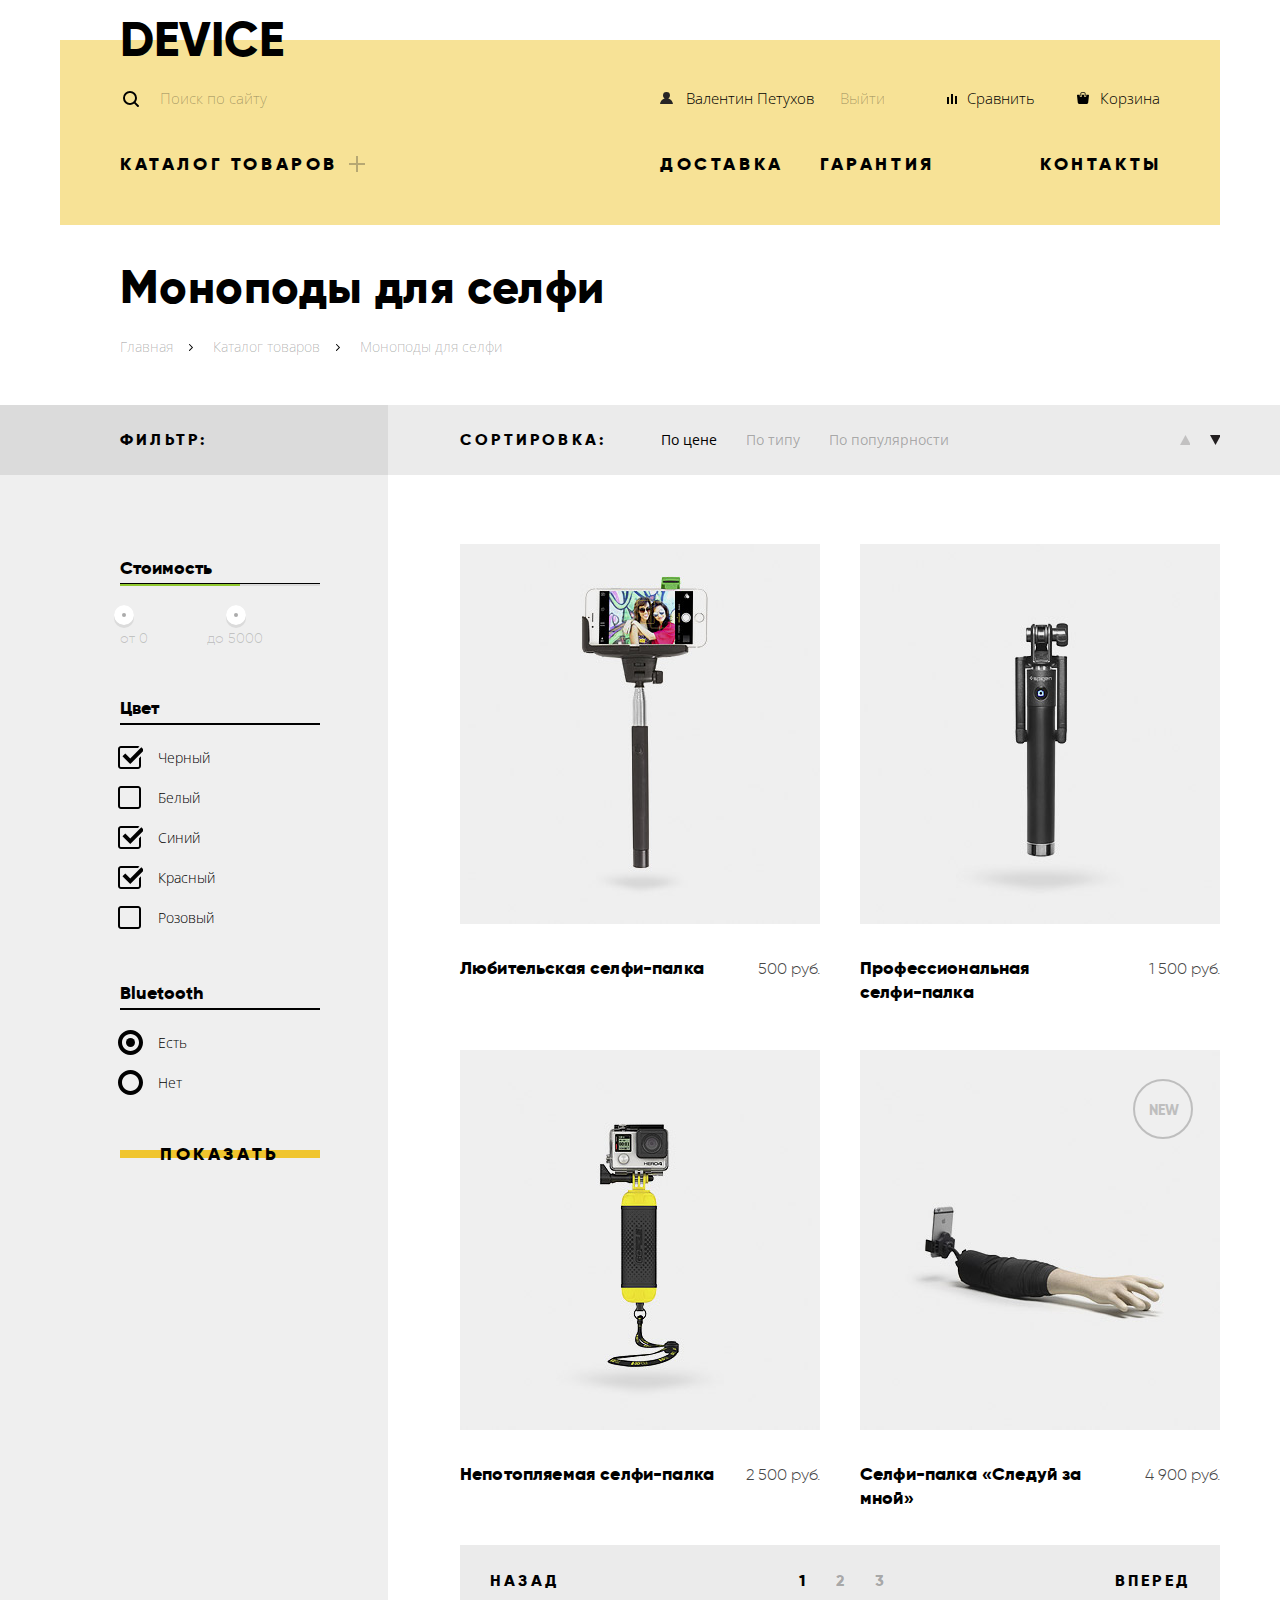
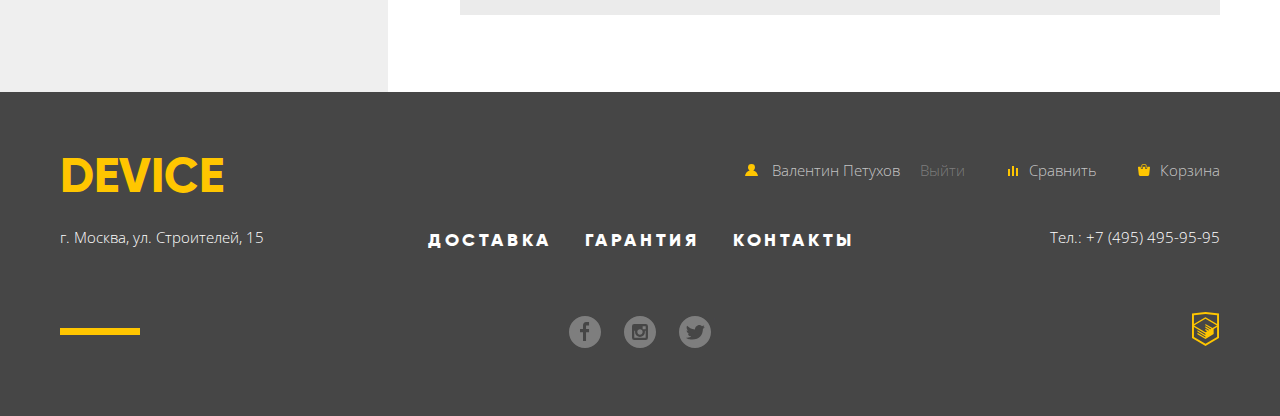
==== commit fcde221c: "Стилизация. Фоны catalog.html" ====
--- a/catalog.html
+++ b/catalog.html
@@ -37,12 +37,12 @@
   				<li class="main-nav-item">
   					<a href="">Каталог товаров<span class="main-nav-catalog-burger" aria-label="Подменю каталога товаров"></span></a>
   					<ul class="main-nav-catalog-dropdown">
-  						<li class="main-nav-catalog-item"><a href="">Виртуальная реальность</a></li>
+  						<li class="main-nav-catalog-item"><a href="catalog-vr.html">Виртуальная реальность</a></li>
   						<li class="main-nav-catalog-item"><a href="catalog.html">Моноподы для селфи</a></li>
-  						<li class="main-nav-catalog-item"><a href="">Экшн-камеры</a></li>
-  						<li class="main-nav-catalog-item"><a href="">Фитнес-браслеты</a></li>
-  						<li class="main-nav-catalog-item"><a href="">Умные часы</a></li>
-  						<li class="main-nav-catalog-item"><a href="">Квадрокоптеры</a></li>
+  						<li class="main-nav-catalog-item"><a href="catalog-action-cam.html">Экшн-камеры</a></li>
+  						<li class="main-nav-catalog-item"><a href="catalog-fintess-tracker.html">Фитнес-браслеты</a></li>
+  						<li class="main-nav-catalog-item"><a href="catalog-smartwatch.html">Умные часы</a></li>
+  						<li class="main-nav-catalog-item"><a href="catalog-quadrocopter.html">Квадрокоптеры</a></li>
   					</ul>
   				</li>
   				<li class="main-nav-item"><a href="">Доставка</a></li>
@@ -87,142 +87,143 @@
         </div>
       </div>
 
-  		<section class="catalog-items main-container catalog-container">
-  			<div class="filters">
-  				<h2 class="visually-hidden">Фильтр:</h2>
-  				<form class="filter" method="post" action="https://echo.htmlacademy.ru">
-						<fieldset class="filter-cost">
-							<legend class="filter-legend">Стоимость</legend>
-							<label class="visually-hidden" for="cost">Стоимость</label>
-							<input class="visually-hidden" type="range" id="cost" name="cost" value="5000" min="0" max="10000" step="100">
-              <div class="cost-value">
-							  <p>от 0</p>
-							  <p>до 5000</p>
-              </div>
-						</fieldset>
-						<fieldset class="filter-color">
-							<legend class="filter-legend">Цвет</legend>
-							<ul class="filter-color-list">
-								<li class="filter-color-item">
-                  <input class="visually-hidden" type="checkbox" id="color-black" name="color" value="black" checked>
-									<label for="color-black">Черный</label>
-								</li>
-								<li class="filter-color-item">
-                  <input class="visually-hidden" type="checkbox" id="color-white" name="color" value="white">
-									<label for="color-white">Белый</label>
-								</li>
-								<li class="filter-color-item">
-                  <input class="visually-hidden" type="checkbox" id="color-blue" name="color" value="blue" checked>
-									<label for="color-blue">Синий</label>
-								</li>
-								<li class="filter-color-item">
-                  <input class="visually-hidden" type="checkbox" id="color-red" name="color" value="red" checked>
-									<label for="color-red">Красный</label>
-								</li>
-								<li class="filter-color-item">
-                  <input class="visually-hidden" type="checkbox" id="color-pink" name="color" value="pink">
-									<label for="color-pink">Розовый</label>
-								</li>
-							</ul>
-						</fieldset>
-						<fieldset class="filter-bluetooth">
-							<legend class="filter-legend">Bluetooth</legend>
-							<ul class="filter-bluetooth-options">
-								<li>
-									<input class="visually-hidden" type="radio" id="with-bluetooth" name="bluetooth" value="true" checked>
-                  <label for="with-bluetooth">Есть</label>
-								</li>
-								<li>
-                  <input class="visually-hidden" type="radio" id="without-bluetooth" name="bluetooth" value="false">
-									<label for="without-bluetooth">Нет</label>
-								</li>
-							</ul>
-						</fieldset>
-						<button class="button filter-button" type="submit">Показать</button>
-  				</form>
-  			</div>
-
-				<div class="catalog-items-layout">
-  				<div class="catalog-item-list">
-  					<div class="catalog-item">
-  						<img class="catalog-item-img" src="img/item-1.jpg" width="360" height="380" alt="Изображение любительской селфи-палки">
-              <div class="item-desc-price-layout">
-  						  <a href="catalog-amateur-selfie-bar.html" target="_blank">
-  							 <p class="catalog-item-desc">Любительская селфи-палка</p>
-  						  </a>
-  						  <p class="catalog-item-price">500 руб.</p>
-              </div>
-  						<div class="catalog-item-options">
-  							<a class="button item-option-shopping-cart" href="" aria-label="Добавить товер в корзину">В корзину</a>
-  							<a class="item-option-compare" href="" aria-label="Добавить товар к сравнению">Добавить к сравнению</a>
-  						</div>
-  					</div>
-  					<div class="catalog-item">
-  						<img class="catalog-item-img" src="img/item-2.jpg" width="360" height="380" alt="Изображение профессиональной селфи-палки">
-              <div class="item-desc-price-layout">
-  						  <a href="catalog-prof-selfie-bar.html" target="_blank">
-  						  	<p class="catalog-item-desc">Профессиональная 
+      <div class="catalog-bottom-layout">
+  	   	<section class="catalog-items main-container catalog-container">
+  	   		<div class="filters">
+  	   			<h2 class="visually-hidden">Фильтр:</h2>
+  	   			<form class="filter" method="post" action="https://echo.htmlacademy.ru">
+			   			<fieldset class="filter-cost">
+							  <legend class="filter-legend">Стоимость</legend>
+							  <label class="visually-hidden" for="cost">Стоимость</label>
+						  	<input class="visually-hidden" type="range" id="cost" name="cost" value="5000" min="0" max="10000" step="100">
+                <div class="cost-value">
+						  	  <p>от 0</p>
+						  	  <p>до 5000</p>
+                </div>
+						  </fieldset>
+						  <fieldset class="filter-color">
+						  	<legend class="filter-legend">Цвет</legend>
+					   		<ul class="filter-color-list">
+						  		<li class="filter-color-item">
+                    <input class="visually-hidden" type="checkbox" id="color-black" name="color" value="black" checked>
+						  			<label for="color-black">Черный</label>
+						  		</li>
+						  		<li class="filter-color-item">
+                    <input class="visually-hidden" type="checkbox" id="color-white" name="color" value="white">
+					   				<label for="color-white">Белый</label>
+					   			</li>
+					   			<li class="filter-color-item">
+                    <input class="visually-hidden" type="checkbox" id="color-blue" name="color" value="blue" checked>
+  									<label for="color-blue">Синий</label>
+  								</li>
+  								<li class="filter-color-item">
+                    <input class="visually-hidden" type="checkbox" id="color-red" name="color" value="red" checked>
+  									<label for="color-red">Красный</label>
+  								</li>
+  								<li class="filter-color-item">
+                    <input class="visually-hidden" type="checkbox" id="color-pink" name="color" value="pink">
+  									<label for="color-pink">Розовый</label>
+  								</li>
+  							</ul>
+  						</fieldset>
+  						<fieldset class="filter-bluetooth">
+  							<legend class="filter-legend">Bluetooth</legend>
+  							<ul class="filter-bluetooth-options">
+  								<li>
+  									<input class="visually-hidden" type="radio" id="with-bluetooth" name="bluetooth" value="true" checked>
+                    <label for="with-bluetooth">Есть</label>
+  								</li>
+  								<li>
+                    <input class="visually-hidden" type="radio" id="without-bluetooth" name="bluetooth" value="false">
+  									<label for="without-bluetooth">Нет</label>
+  								</li>
+  							</ul>
+  						</fieldset>
+  						<button class="button filter-button" type="submit">Показать</button>
+     				</form>
+    			</div>
+
+  				<div class="catalog-items-layout">
+    				<div class="catalog-item-list">
+    					<div class="catalog-item">
+    						<img class="catalog-item-img" src="img/item-1.jpg" width="360" height="380" alt="Изображение любительской селфи-палки">
+                <div class="item-desc-price-layout">
+  						    <a href="catalog-amateur-selfie-bar.html" target="_blank">
+  							    <p class="catalog-item-desc">Любительская селфи-палка</p>
+  						    </a>
+  						    <p class="catalog-item-price">500 руб.</p>
+                </div>
+  						  <div class="catalog-item-options">
+  						  	<a class="button item-option-shopping-cart" href="" aria-label="Добавить товер в корзину">В корзину</a>
+  						  	<a class="item-option-compare" href="" aria-label="Добавить товар к сравнению">Добавить к сравнению</a>
+  						  </div>
+  				  	</div>
+  				  	<div class="catalog-item">
+  				  		<img class="catalog-item-img" src="img/item-2.jpg" width="360" height="380" alt="Изображение профессиональной селфи-палки">
+                <div class="item-desc-price-layout">
+  				  		  <a href="catalog-prof-selfie-bar.html" target="_blank">
+  					       	<p class="catalog-item-desc">Профессиональная 
                                               селфи-палка</p>
-  						  </a>
-  						  <p class="catalog-item-price">1 500 руб.</p>
-              </div>
-  						<div class="catalog-item-options">
-  							<a class="button item-option-shopping-cart" href="" aria-label="Добавить товар в корзину">В корзину</a>
-  							<a class="item-option-compare" href="" aria-label="Добавить товар к сравнению">Добавить к сравнению</a>
-  						</div>
-  					</div>
-  					<div class="catalog-item">
-  						<img class="catalog-item-img" src="img/item-3.jpg" width="360" height="380" alt="Изображение непотопляемой селфи-палки">
-              <div class="item-desc-price-layout">
-  						  <a href="catalog-waterproof-selfie-bar.html" target="_blank">
-  							 <p class="catalog-item-desc">Непотопляемая селфи-палка</p>
-  						  </a>
-  						  <p class="catalog-item-price">2 500 руб.</p>
-              </div>
-  						<div class="catalog-item-options">
-  							<a class="button item-option-shopping-cart" href="" aria-label="Добавить товар в корзину">В корзину</a>
-  							<a class="item-option-compare" href="" aria-label="Добавить товар к сравнению">Добавить к сравнению</a>
-  						</div>
-  					</div>
-  					<div class="catalog-item new">
-  						<img class="catalog-item-img" src="img/item-4.jpg" width="360" height="380" alt="Изображение селфи-палки 'Следуй за мной'">
-              <div class="item-desc-price-layout">
-  						  <a href="catalog-follow-me-selfy-bar.html" target="_blank">
-                  <p class="catalog-item-desc">Селфи-палка «Следуй за мной»</p>
-                </a>
-  						  <p class="catalog-item-price">4 900 руб.</p>
-              </div>
-  						<div class="catalog-item-options">
-  							<a class="button item-option-shopping-cart" href="" aria-label="Добавить товар в корзину">В корзину</a>
-  							<a class="item-option-compare" href="" aria-label="Добавить товар к сравнению">Добавить к сравнению</a>
-  						</div>
-  					</div>
-  				</div>
-
-  				<div class="catalog-item-slider">
-  					<nav class="catalog-item-slider-nav">
-  						<div class="catalog-item-slider-tab">
-  							<a class="back-tab" href="" aria-label="Предыдущая страница товаров">Назад</a>
-  						</div>
-  						<ul class="catalog-item-pagination">
-  							<li class="pagination-item pagination-item-current"><a href="" aria-label="Страница товаров 1">1</a></li>
-  							<li class="pagination-item"><a href="" aria-label="Страница товаров 2">2</a></li>
-  							<li class="pagination-item"><a href="" aria-label="Страница товаров 3">3</a></li>
-  						</ul>
-  						<div class="catalog-item-slider-tab">
-  							<a class="next-tab" href="" aria-label="Следующая страница товаров">Вперед</a>
-  						</div>
-  					</nav>
-  				</div>
-				</div>
-
-  		</section>
+  						    </a>
+  						    <p class="catalog-item-price">1 500 руб.</p>
+                </div>
+  						  <div class="catalog-item-options">
+  							  <a class="button item-option-shopping-cart" href="" aria-label="Добавить товар в корзину">В корзину</a>
+  							  <a class="item-option-compare" href="" aria-label="Добавить товар к сравнению">Добавить к сравнению</a>
+  						  </div>
+  					  </div>
+  					  <div class="catalog-item">
+  						  <img class="catalog-item-img" src="img/item-3.jpg" width="360" height="380" alt="Изображение непотопляемой селфи-палки">
+                <div class="item-desc-price-layout">
+  						    <a href="catalog-waterproof-selfie-bar.html" target="_blank">
+  							    <p class="catalog-item-desc">Непотопляемая селфи-палка</p>
+  						    </a>
+  						    <p class="catalog-item-price">2 500 руб.</p>
+                </div>
+  						  <div class="catalog-item-options">
+  							  <a class="button item-option-shopping-cart" href="" aria-label="Добавить товар в корзину">В корзину</a>
+  							  <a class="item-option-compare" href="" aria-label="Добавить товар к сравнению">Добавить к сравнению</a>
+  						  </div>
+  					  </div>
+  					  <div class="catalog-item new">
+  						  <img class="catalog-item-img" src="img/item-4.jpg" width="360" height="380" alt="Изображение селфи-палки 'Следуй за мной'">
+                <div class="item-desc-price-layout">
+  						    <a href="catalog-follow-me-selfy-bar.html" target="_blank">
+                    <p class="catalog-item-desc">Селфи-палка «Следуй за мной»</p>
+                  </a>
+  						    <p class="catalog-item-price">4 900 руб.</p>
+                </div>
+  						  <div class="catalog-item-options">
+  							  <a class="button item-option-shopping-cart" href="" aria-label="Добавить товар в корзину">В корзину</a>
+  							  <a class="item-option-compare" href="" aria-label="Добавить товар к сравнению">Добавить к сравнению</a>
+  						  </div>
+  					  </div>
+  				  </div>
+
+  				  <div class="catalog-item-slider">
+  					  <nav class="catalog-item-slider-nav">
+  						  <div class="catalog-item-slider-tab">
+  							  <a class="back-tab" href="" aria-label="Предыдущая страница товаров">Назад</a>
+  						  </div>
+  						  <ul class="catalog-item-pagination">
+  							  <li class="pagination-item pagination-item-current"><a href="" aria-label="Страница товаров 1">1</a></li>
+  							  <li class="pagination-item"><a href="" aria-label="Страница товаров 2">2</a></li>
+  							  <li class="pagination-item"><a href="" aria-label="Страница товаров 3">3</a></li>
+  						  </ul>
+  						  <div class="catalog-item-slider-tab">
+  							  <a class="next-tab" href="" aria-label="Следующая страница товаров">Вперед</a>
+  						  </div>
+  					  </nav>
+  				  </div>
+				  </div>
+  		  </section>
+      </div>
   	</main>
 
   	<footer class="main-footer">
   		<div class="main-container">
   			<div class="footer-top-layout">
- 					<h2 class="footer-logo">Device</h2>
+ 					<h2 class="footer-logo"><a href="index.html" aria-label="Ссылка на главную страницу">Device</a></h2>
  					<div class="footer-user-purchase-layout">
  						<nav class="footer-user-nav">
  							<ul>
--- a/css/style.css
+++ b/css/style.css
@@ -45,7 +45,7 @@
   margin: 0 auto;
 }
 
-/*  Контейнер для основной части каталога  */
+/*  Контейнер для контентной части каталога  */
 .main-container.catalog-container {
   width: 1100px;
   padding-left: 80px;
@@ -60,14 +60,16 @@
   margin: -1px;
 }
 
-/*  Общие стили кнопок  */
+/*  Общие стили для кнопок  */
 .button {
   display: block;
   width: 220px;
   min-height: 40px;
   padding: 8px 0;
 
-  box-sizing: border-box;
+  -webkit-box-sizing: border-box;
+
+          box-sizing: border-box;
 
   font-size: 18px;
   line-height: 24px;
@@ -77,6 +79,12 @@
   color: rgba(0, 0, 0, 1);
   text-align: center;
 
+  background-image: -webkit-gradient(linear, left top, left bottom, color-stop(40%, transparent), color-stop(40%, #f0c52e), color-stop(60%, #f0c52e), color-stop(60%, transparent));
+
+  background-image: -webkit-linear-gradient(transparent 40%, #f0c52e 40%, #f0c52e 60%, transparent 60%);
+
+  background-image: -o-linear-gradient(transparent 40%, #f0c52e 40%, #f0c52e 60%, transparent 60%);
+
   background-image: linear-gradient(transparent 40%, #f0c52e 40%, #f0c52e 60%, transparent 60%);
 }
 
@@ -103,7 +111,8 @@
   margin-top: 40px;
   padding-left: 60px;
   padding-right: 60px;
-  box-sizing: border-box;
+  -webkit-box-sizing: border-box;
+          box-sizing: border-box;
 
   background-color: #f7e296;
 }
@@ -142,16 +151,27 @@
 }
 
 .header-instrument-layout {
-  display: flex;
-  justify-content: space-between;
-  align-items: baseline;
-  flex-wrap: wrap;
+  display: -webkit-box;
+  display: -ms-flexbox;
+  display: flex;
+  -webkit-box-pack: justify;
+      -ms-flex-pack: justify;
+          justify-content: space-between;
+  -webkit-box-align: baseline;
+      -ms-flex-align: baseline;
+          align-items: baseline;
+  -ms-flex-wrap: wrap;
+      flex-wrap: wrap;
 }
 
 /*  Форма поиска  */
 .main-search-form {
-  display: flex;
-  align-items: flex-start;
+  display: -webkit-box;
+  display: -ms-flexbox;
+  display: flex;
+  -webkit-box-align: start;
+      -ms-flex-align: start;
+          align-items: flex-start;
 
   position: relative;
 
@@ -180,6 +200,42 @@
 
   background-image: url("../img/search.svg");
   background-repeat: no-repeat;
+}
+
+.main-search-input,
+.main-search-input::-webkit-input-placeholder {
+  font-family: "Open Sans", "Arial", sans-serif;
+  font-size: 15px;
+  font-weight: 300;
+  line-height: 30px;
+
+  background-color: inherit;
+
+  border: none;
+}
+
+.main-search-input,
+.main-search-input:-ms-input-placeholder {
+  font-family: "Open Sans", "Arial", sans-serif;
+  font-size: 15px;
+  font-weight: 300;
+  line-height: 30px;
+
+  background-color: inherit;
+
+  border: none;
+}
+
+.main-search-input,
+.main-search-input::-ms-input-placeholder {
+  font-family: "Open Sans", "Arial", sans-serif;
+  font-size: 15px;
+  font-weight: 300;
+  line-height: 30px;
+
+  background-color: inherit;
+
+  border: none;
 }
 
 .main-search-input,
@@ -194,12 +250,57 @@
   border: none;
 }
 
+.main-search-input::-webkit-input-placeholder {
+  color: rgba(0, 0, 0, 0.3);
+}
+
+.main-search-input:-ms-input-placeholder {
+  color: rgba(0, 0, 0, 0.3);
+}
+
+.main-search-input::-ms-input-placeholder {
+  color: rgba(0, 0, 0, 0.3);
+}
+
 .main-search-input::placeholder {
   color: rgba(0, 0, 0, 0.3);
+}
+.main-search-input:hover::-webkit-input-placeholder {
+  color: rgba(0, 0, 0, 0.6);
+  background-color: inherit;
+}
+.main-search-input:hover:-ms-input-placeholder {
+  color: rgba(0, 0, 0, 0.6);
+  background-color: inherit;
+}
+.main-search-input:hover::-ms-input-placeholder {
+  color: rgba(0, 0, 0, 0.6);
+  background-color: inherit;
 }
 .main-search-input:hover::placeholder {
   color: rgba(0, 0, 0, 0.6);
   background-color: inherit;
+}
+
+.main-search-input:active,
+.main-search-input:focus,
+.main-search-input:active::-webkit-input-placeholder,
+.main-search-input:focus::-webkit-input-placeholder {
+  color: rgba(0, 0, 0, 1);
+}
+
+.main-search-input:active,
+.main-search-input:focus,
+.main-search-input:active:-ms-input-placeholder,
+.main-search-input:focus:-ms-input-placeholder {
+  color: rgba(0, 0, 0, 1);
+}
+
+.main-search-input:active,
+.main-search-input:focus,
+.main-search-input:active::-ms-input-placeholder,
+.main-search-input:focus::-ms-input-placeholder {
+  color: rgba(0, 0, 0, 1);
 }
 
 .main-search-input:active,
@@ -240,7 +341,8 @@
   display: none;
 
   width: 85px;
-  box-sizing: border-box;
+  -webkit-box-sizing: border-box;
+          box-sizing: border-box;
   padding: 8px 15px;
   margin-top: -9px;
 
@@ -267,9 +369,14 @@
 
 /*  Навигация в шапке  */
 .main-user-purchase-layout {
-  display: flex;
-  justify-content: space-between;
-  flex-wrap: wrap;
+  display: -webkit-box;
+  display: -ms-flexbox;
+  display: flex;
+  -webkit-box-pack: justify;
+      -ms-flex-pack: justify;
+          justify-content: space-between;
+  -ms-flex-wrap: wrap;
+      flex-wrap: wrap;
 
   width: 500px;
 }
@@ -279,10 +386,18 @@
 }
 
 .main-user-nav ul {
-  display: flex;
-  flex-direction: row;
-  justify-content: flex-start;
-  flex-wrap: wrap;
+  display: -webkit-box;
+  display: -ms-flexbox;
+  display: flex;
+  -webkit-box-orient: horizontal;
+  -webkit-box-direction: normal;
+      -ms-flex-direction: row;
+          flex-direction: row;
+  -webkit-box-pack: start;
+      -ms-flex-pack: start;
+          justify-content: flex-start;
+  -ms-flex-wrap: wrap;
+      flex-wrap: wrap;
 
   padding: 0;
   margin: 0;
@@ -316,9 +431,14 @@
 }
 
 .main-purchase-instruments ul {
-  display: flex;
-  justify-content: space-between;
-  flex-wrap: wrap;
+  display: -webkit-box;
+  display: -ms-flexbox;
+  display: flex;
+  -webkit-box-pack: justify;
+      -ms-flex-pack: justify;
+          justify-content: space-between;
+  -ms-flex-wrap: wrap;
+      flex-wrap: wrap;
 
   width: 220px;
   padding: 0;
@@ -366,7 +486,6 @@
   background-image: url("../img/cart.svg");
   background-repeat: no-repeat;
 }
-
 
 .main-user-nav a,
 .main-purchase-instruments a {
@@ -391,8 +510,14 @@
 }
 
 .main-site-nav {
-  display: flex;
-  flex-wrap: wrap;
+  display: -webkit-box;
+  display: -ms-flexbox;
+  display: flex;
+  -ms-flex-wrap: wrap;
+      flex-wrap: wrap;
+  -webkit-box-pack: justify;
+      -ms-flex-pack: justify;
+          justify-content: space-between;
 
   padding: 0;
   margin: 0;
@@ -405,13 +530,13 @@
   min-width: 270px;
   margin-right: auto;
 }
-.main-nav-item:nth-child(2) {
+.main-nav-item:nth-child(2n) {
   width: 160px;
 }
-.main-nav-item:nth-child(3) {
+.main-nav-item:nth-child(3n) {
   width: 220px;
 }
-.main-nav-item:last-child {
+.main-nav-item:nth-child(4n) {
   width: 120px;
 }
 
@@ -451,6 +576,8 @@
 }
 
 .main-nav-item:hover .main-nav-catalog-dropdown {
+  display: -webkit-box;
+  display: -ms-flexbox;
   display: flex;
 }
 
@@ -461,9 +588,15 @@
   z-index: 3;
 
   display: none;
-  flex-direction: row;
-  justify-content: flex-start;
-  flex-wrap: wrap;
+  -webkit-box-orient: horizontal;
+  -webkit-box-direction: normal;
+      -ms-flex-direction: row;
+          flex-direction: row;
+  -webkit-box-pack: start;
+      -ms-flex-pack: start;
+          justify-content: flex-start;
+  -ms-flex-wrap: wrap;
+      flex-wrap: wrap;
 
   width: 640px;
   padding: 0;
@@ -472,7 +605,6 @@
   padding-bottom: 35px;
   padding-left: 60px;
   margin: 0;
-
 
   background-color: #f7e296;
 
@@ -505,20 +637,31 @@
 }
 
 .main-nav-catalog-item:nth-child(4) {
-  order: 1;
+  -webkit-box-ordinal-group: 2;
+      -ms-flex-order: 1;
+          order: 1;
 }
 .main-nav-catalog-item:nth-child(6) {
-  order: 2;
+  -webkit-box-ordinal-group: 3;
+      -ms-flex-order: 2;
+          order: 2;
 }
 .main-nav-catalog-item:nth-child(2) {
-  order: 3;
+  -webkit-box-ordinal-group: 4;
+      -ms-flex-order: 3;
+          order: 3;
 }
 .main-nav-catalog-item:nth-child(5) {
-  order: 4;
+  -webkit-box-ordinal-group: 5;
+      -ms-flex-order: 4;
+          order: 4;
 }
 .main-nav-catalog-item:nth-child(3) {
-  order: 5;
-}
+  -webkit-box-ordinal-group: 6;
+      -ms-flex-order: 5;
+          order: 5;
+}
+
 
 
 /*=========================================================================
@@ -534,6 +677,8 @@
 }
 
 .promo-slider-content-list {
+  display: -webkit-box;
+  display: -ms-flexbox;
   display: flex;
 
   padding: 0;
@@ -547,9 +692,12 @@
   display: none;
 }
 
-
 .promo-slider-item-content{
-  display: flex;
+  display: -webkit-box;
+  display: -ms-flexbox;
+  display: flex;
+  -ms-flex-wrap: wrap;
+      flex-wrap: wrap;
 
   position: relative;
 }
@@ -621,9 +769,17 @@
 }
 
 .slider-detail-control-layout {
-  display: flex;
-  justify-content: space-between;
-  align-items: center;
+  display: -webkit-box;
+  display: -ms-flexbox;
+  display: flex;
+  -webkit-box-pack: justify;
+      -ms-flex-pack: justify;
+          justify-content: space-between;
+  -webkit-box-align: center;
+      -ms-flex-align: center;
+          align-items: center;
+  -ms-flex-wrap: wrap;
+      flex-wrap: wrap;
 
   width: 480px;
 
@@ -631,10 +787,16 @@
 }
 
 .promo-slider-control-list {
-  display: flex;
-  justify-content: space-between;
+  display: -webkit-box;
+  display: -ms-flexbox;
+  display: flex;
+  -webkit-box-pack: justify;
+      -ms-flex-pack: justify;
+          justify-content: space-between;
+  -ms-flex-wrap: wrap;
+      flex-wrap: wrap;
   
-  width: 80px;
+  min-width: 80px;
   padding: 0;
   margin: 0;
 
@@ -659,7 +821,6 @@
 
 .promo-slider-control:focus {
   outline: 2px solid #f0c52e;
-
 }
 
 .active .promo-slider-control {
@@ -669,6 +830,8 @@
 }
 
 .promo-slider-item-properties {
+  display: -webkit-box;
+  display: -ms-flexbox;
   display: flex;
 
   width: 460px;
@@ -707,9 +870,14 @@
 
 /*  Разделы каталога  */
 .item-link-list {
-  display: flex;
-  justify-content: space-between;
-  flex-wrap: wrap;
+  display: -webkit-box;
+  display: -ms-flexbox;
+  display: flex;
+  -webkit-box-pack: justify;
+      -ms-flex-pack: justify;
+          justify-content: space-between;
+  -ms-flex-wrap: wrap;
+      flex-wrap: wrap;
 
   padding: 0;
   margin: 0;
@@ -791,6 +959,9 @@
 
 /*  Услуги  */
 .services {
+  background-image: -webkit-gradient(linear, left top, left bottom, color-stop(29.5%, transparent), color-stop(29.5%, #e5e5e5));
+  background-image: -webkit-linear-gradient(transparent 29.5%, #e5e5e5 29.5%);
+  background-image: -o-linear-gradient(transparent 29.5%, #e5e5e5 29.5%);
   background-image: linear-gradient(transparent 29.5%, #e5e5e5 29.5%);
   margin-bottom: 96px;
   min-height: 406px;
@@ -799,23 +970,41 @@
 .service-layout {
   padding-top: 20px;
 
-  display: flex;
-  align-items: stretch;
+  display: -webkit-box;
+
+  display: -ms-flexbox;
+
+  display: flex;
+  -webkit-box-align: stretch;
+      -ms-flex-align: stretch;
+          align-items: stretch;
+  -ms-flex-wrap: wrap;
+      flex-wrap: wrap;
 
   min-height: 320px;
 }
 
 .service-list-nav {
   width: 280px;
-  box-sizing: border-box;
+  -webkit-box-sizing: border-box;
+          box-sizing: border-box;
 
   border-right: 3px solid #000;
 }
 
 .service-list {
-  display: flex;
-  flex-direction: column;
-  justify-content: center;
+  display: -webkit-box;
+  display: -ms-flexbox;
+  display: flex;
+  -webkit-box-orient: vertical;
+  -webkit-box-direction: normal;
+      -ms-flex-direction: column;
+          flex-direction: column;
+  -webkit-box-pack: center;
+      -ms-flex-pack: center;
+          justify-content: center;
+  -ms-flex-wrap: wrap;
+      flex-wrap: wrap;
 
   width: 280px;
   padding: 45px 0;
@@ -830,6 +1019,12 @@
   padding-left: 3px;
   margin-bottom: 24px;
 
+  background-image: -webkit-gradient(linear, left top, left bottom, color-stop(40%, #e5e5e5), color-stop(40%, #f0c52e), color-stop(60%, #f0c52e), color-stop(60%, #e5e5e5));
+
+  background-image: -webkit-linear-gradient(#e5e5e5 40%, #f0c52e 40%, #f0c52e 60%, #e5e5e5 60%);
+
+  background-image: -o-linear-gradient(#e5e5e5 40%, #f0c52e 40%, #f0c52e 60%, #e5e5e5 60%);
+
   background-image: linear-gradient(#e5e5e5 40%, #f0c52e 40%, #f0c52e 60%, #e5e5e5 60%);
   border: none;
 
@@ -840,7 +1035,8 @@
   color: #f7e184;
 
   background-color: #000000;
-  box-shadow: 120px 0 0 0 #000;
+  -webkit-box-shadow: 120px 0 0 0 #000;
+          box-shadow: 120px 0 0 0 #000;
 }
 
 .service-tab.active{
@@ -848,20 +1044,24 @@
 
   background-color: #000000;
   background-image: none;
-  box-shadow: 120px 0 0 0 #000;
+  -webkit-box-shadow: 120px 0 0 0 #000;
+          box-shadow: 120px 0 0 0 #000;
   cursor: default;
 }
 
 .service-content {
   width: 880px;
   min-height: 320px;
-  box-sizing: border-box;
+  -webkit-box-sizing: border-box;
+          box-sizing: border-box;
 
   border-left: 4px solid #000;
   vertical-align: center;
 }
 
 .service-content-list {
+  display: -webkit-box;
+  display: -ms-flexbox;
   display: flex;
 
   padding: 0;
@@ -871,7 +1071,8 @@
 }
 
 .service-content-list li {
-  flex-shrink: 0;
+  -ms-flex-negative: 0;
+      flex-shrink: 0;
 
   position: relative;
 
@@ -947,8 +1148,14 @@
 
 /*  Марки производителей  */
 .trademark-logos-list {
-  display: flex;
-  justify-content: space-between;
+  display: -webkit-box;
+  display: -ms-flexbox;
+  display: flex;
+  -webkit-box-pack: justify;
+      -ms-flex-pack: justify;
+          justify-content: space-between;
+  -ms-flex-wrap: wrap;
+      flex-wrap: wrap;
 
   padding: 0;
   list-style: none;
@@ -1006,8 +1213,14 @@
 
 /*  Контейнер контактов и описания  */
 .about-contacts-layout {
-  display: flex;
-  justify-content: space-between;
+  display: -webkit-box;
+  display: -ms-flexbox;
+  display: flex;
+  -webkit-box-pack: justify;
+      -ms-flex-pack: justify;
+          justify-content: space-between;
+  -ms-flex-wrap: wrap;
+      flex-wrap: wrap;
   
   width: 1160px;
   margin-top: 86px;
@@ -1059,7 +1272,6 @@
   margin-bottom: 66px;
 }
 
-
 .shipping-companys-list {
   margin-bottom: 54px;
   padding-left: 35px;
@@ -1136,9 +1348,17 @@
 }
 
 .footer-top-layout {
-  display: flex;
-  justify-content: space-between;
-  align-items: center;
+  display: -webkit-box;
+  display: -ms-flexbox;
+  display: flex;
+  -webkit-box-pack: justify;
+      -ms-flex-pack: justify;
+          justify-content: space-between;
+  -webkit-box-align: center;
+      -ms-flex-align: center;
+          align-items: center;
+  -ms-flex-wrap: wrap;
+      flex-wrap: wrap;
 }
 
 /*  Логотип в футере  */
@@ -1166,15 +1386,24 @@
 
 /*  Навигация в футере  */
 .footer-user-purchase-layout {
-  display: flex;
-  flex-wrap: wrap;
+  display: -webkit-box;
+  display: -ms-flexbox;
+  display: flex;
+  -ms-flex-wrap: wrap;
+      flex-wrap: wrap;
 
   margin-top: 23px;
 }
 
 .footer-user-nav ul {
-  display: flex;
-  justify-content: flex-start;
+  display: -webkit-box;
+  display: -ms-flexbox;
+  display: flex;
+  -webkit-box-pack: start;
+      -ms-flex-pack: start;
+          justify-content: flex-start;
+  -ms-flex-wrap: wrap;
+      flex-wrap: wrap;
 
   padding: 0;
   margin: 0;
@@ -1213,7 +1442,14 @@
 }
 
 .footer-purchase-instruments {
-  display: flex;
+  display: -webkit-box;
+  display: -ms-flexbox;
+  display: flex;
+  -webkit-box-pack: end;
+      -ms-flex-pack: end;
+          justify-content: flex-end;
+  -ms-flex-wrap: wrap;
+      flex-wrap: wrap;
 
   padding: 0;
   margin: 0;
@@ -1295,9 +1531,17 @@
 
 /*  Контакты в футере  */
 .footer-mid-layout {
-  display: flex;
-  justify-content: space-between;
-  align-items: center;
+  display: -webkit-box;
+  display: -ms-flexbox;
+  display: flex;
+  -webkit-box-pack: justify;
+      -ms-flex-pack: justify;
+          justify-content: space-between;
+  -webkit-box-align: center;
+      -ms-flex-align: center;
+          align-items: center;
+  -ms-flex-wrap: wrap;
+      flex-wrap: wrap;
 
   margin-bottom: 60px;
 }
@@ -1320,9 +1564,17 @@
 }
 
 .footer-site-navigation {
-  display: flex;
-  align-items: baseline;
-  justify-content: space-between;
+  display: -webkit-box;
+  display: -ms-flexbox;
+  display: flex;
+  -webkit-box-align: baseline;
+      -ms-flex-align: baseline;
+          align-items: baseline;
+  -webkit-box-pack: justify;
+      -ms-flex-pack: justify;
+          justify-content: space-between;
+  -ms-flex-wrap: wrap;
+      flex-wrap: wrap;
   
   width: 444px;
   margin: 0;
@@ -1359,12 +1611,19 @@
   color: rgba(255, 255, 255, 0.3);
 }
 
-
 /*  Социальные кнопки  */
 .footer-bottom-layout {
-  display: flex;
-  align-items: flex-start;
-  justify-content: space-between;
+  display: -webkit-box;
+  display: -ms-flexbox;
+  display: flex;
+  -webkit-box-align: start;
+      -ms-flex-align: start;
+          align-items: flex-start;
+  -webkit-box-pack: justify;
+      -ms-flex-pack: justify;
+          justify-content: space-between;
+  -ms-flex-wrap: wrap;
+      flex-wrap: wrap;
 }
 
 .footer-line {
@@ -1376,8 +1635,13 @@
 }
 
 .footer-social {
-  display: flex;
-  justify-content: space-around;
+  display: -webkit-box;
+  display: -ms-flexbox;
+  display: flex;
+  -ms-flex-pack: distribute;
+      justify-content: space-around;
+  -ms-flex-wrap: wrap;
+      flex-wrap: wrap;
   
   width: 164px;
   padding: 0;
@@ -1464,10 +1728,15 @@
 
   width: 960px;
 
-  transform: translate(-50%, -50%);
+  -webkit-transform: translate(-50%, -50%);
+
+      -ms-transform: translate(-50%, -50%);
+
+          transform: translate(-50%, -50%);
 
   background-color: #fff;
-  box-shadow: 0 10px 20px rgba(0, 0, 0, 0.2);
+  -webkit-box-shadow: 0 10px 20px rgba(0, 0, 0, 0.2);
+          box-shadow: 0 10px 20px rgba(0, 0, 0, 0.2);
 }
 
 .modal-map {
@@ -1507,8 +1776,11 @@
 }
 
 .write-us-input-layout {
-  display: flex;
-  flex-wrap: wrap;
+  display: -webkit-box;
+  display: -ms-flexbox;
+  display: flex;
+  -ms-flex-wrap: wrap;
+      flex-wrap: wrap;
 
   width: 840px;
   margin: 90px 60px;
@@ -1516,8 +1788,15 @@
 }
 
 .write-us-item {
-  display: flex;
-  flex-direction: column;
+  display: -webkit-box;
+  display: -ms-flexbox;
+  display: flex;
+  -webkit-box-orient: vertical;
+  -webkit-box-direction: normal;
+      -ms-flex-direction: column;
+          flex-direction: column;
+  -ms-flex-wrap: wrap;
+      flex-wrap: wrap;
 
   width: 360px;
   margin-left: 40px;
@@ -1525,7 +1804,7 @@
 }
 
 .write-us-item label {
-  margin-bottom: 8px;
+  padding-bottom: 8px;
 
   font-size: 18px;
   line-height: 24px;
@@ -1534,11 +1813,44 @@
 
 .write-us-item input {
   width: 360px;
-  box-sizing: border-box;
+  -webkit-box-sizing: border-box;
+          box-sizing: border-box;
   padding: 15px 20px;
   
+  background-color: #f2f2f2;
   outline: none;
   border: none;
+}
+
+.write-us-item input:hover {
+  background-color: #eaeaea;
+}
+
+.write-us-item input,
+.write-us-item input::-webkit-input-placeholder {
+  font-family: "Open Sans", "Arial", sans-serif;
+  font-size: 14px;
+  font-weight: 400;
+  line-height: 18px;
+  color: rgba(70, 70, 70, 0.4);
+}
+
+.write-us-item input,
+.write-us-item input:-ms-input-placeholder {
+  font-family: "Open Sans", "Arial", sans-serif;
+  font-size: 14px;
+  font-weight: 400;
+  line-height: 18px;
+  color: rgba(70, 70, 70, 0.4);
+}
+
+.write-us-item input,
+.write-us-item input::-ms-input-placeholder {
+  font-family: "Open Sans", "Arial", sans-serif;
+  font-size: 14px;
+  font-weight: 400;
+  line-height: 18px;
+  color: rgba(70, 70, 70, 0.4);
 }
 
 .write-us-item input,
@@ -1551,6 +1863,32 @@
 }
 
 .write-us-item input:active,
+.write-us-item input:focus {
+  background-color: #fff;
+}
+
+.write-us-item input:active,
+.write-us-item input:active::-webkit-input-placeholder,
+.write-us-item input:focus,
+.write-us-item input:focus::-webkit-input-placeholder {
+  color: rgba(70, 70, 70, 1);
+}
+
+.write-us-item input:active,
+.write-us-item input:active:-ms-input-placeholder,
+.write-us-item input:focus,
+.write-us-item input:focus:-ms-input-placeholder {
+  color: rgba(70, 70, 70, 1);
+}
+
+.write-us-item input:active,
+.write-us-item input:active::-ms-input-placeholder,
+.write-us-item input:focus,
+.write-us-item input:focus::-ms-input-placeholder {
+  color: rgba(70, 70, 70, 1);
+}
+
+.write-us-item input:active,
 .write-us-item input:active::placeholder,
 .write-us-item input:focus,
 .write-us-item input:focus::placeholder {
@@ -1579,6 +1917,12 @@
   margin-top: 30px;
   margin-left: 100px;
   margin-bottom: 78px;
+
+  background-image: -webkit-gradient(linear, left top, left bottom, color-stop(40%, #fff), color-stop(40%, #f0c52e), color-stop(60%, #f0c52e), color-stop(60%, #fff));
+
+  background-image: -webkit-linear-gradient(#fff 40%, #f0c52e 40%, #f0c52e 60%, #fff 60%);
+
+  background-image: -o-linear-gradient(#fff 40%, #f0c52e 40%, #f0c52e 60%, #fff 60%);
 
   background-image: linear-gradient(#fff 40%, #f0c52e 40%, #f0c52e 60%, #fff 60%);
   border: none;
@@ -1617,7 +1961,11 @@
 
 /*  Хлебные крошки  */
 .catalog-nav ul {
-  display: flex;
+  display: -webkit-box;
+  display: -ms-flexbox;
+  display: flex;
+  -ms-flex-wrap: wrap;
+      flex-wrap: wrap;
 
   margin: 0;
   padding: 0;
@@ -1662,38 +2010,64 @@
   color: rgba(0, 0, 0, 0.3);
 }
 
-
 /*  Верхний блок в каталоге товаров  */
 .catalog-top-layout {
-  background-image: linear-gradient(to right, #dbdbdb 30%, transparent 30%);
+  background-image: -webkit-gradient(linear, left top, right top, color-stop(25%, #dbdbdb), color-stop(25%, #ebebeb));
+  background-image: -webkit-linear-gradient(left, #dbdbdb 25%, #ebebeb 25%);
+  background-image: -o-linear-gradient(left, #dbdbdb 25%, #ebebeb 25%);
+  background-image: linear-gradient(to right, #dbdbdb 25%, #ebebeb 25%);
   min-height: 70px;
-  margin-bottom: 47px;
 }
 
 .catalog-items-sort-nav {
-  display: flex;
-  justify-content: space-between;
+  display: -webkit-box;
+  display: -ms-flexbox;
+  display: flex;
+  -webkit-box-pack: justify;
+      -ms-flex-pack: justify;
+          justify-content: space-between;
+  -ms-flex-wrap: wrap;
+      flex-wrap: wrap;
 }
 
 .sort-list-direction-layout {
-  display: flex;
-  justify-content: space-between;
-  flex-wrap: wrap;
+  display: -webkit-box;
+  display: -ms-flexbox;
+  display: flex;
+  -webkit-box-pack: justify;
+      -ms-flex-pack: justify;
+          justify-content: space-between;
+  -ms-flex-wrap: wrap;
+      flex-wrap: wrap;
 
   width: 760px;
 }
 
 .sort-list-layout {
-  display: flex;
-  justify-content: flex-start;
-  align-items: center;
+  display: -webkit-box;
+  display: -ms-flexbox;
+  display: flex;
+  -webkit-box-pack: start;
+      -ms-flex-pack: start;
+          justify-content: flex-start;
+  -webkit-box-align: center;
+      -ms-flex-align: center;
+          align-items: center;
+  -ms-flex-wrap: wrap;
+      flex-wrap: wrap;
 
   width: 500px;
 }
 
 .sort-parameter-list {
-  display: flex;
-  justify-content: space-between;
+  display: -webkit-box;
+  display: -ms-flexbox;
+  display: flex;
+  -webkit-box-pack: justify;
+      -ms-flex-pack: justify;
+          justify-content: space-between;
+  -ms-flex-wrap: wrap;
+      flex-wrap: wrap;
 
   min-width: 288px;
 
@@ -1704,7 +2078,8 @@
   width: 268px;
   padding: 23px 0;
   margin: 0;
-  box-sizing: border-box;
+  -webkit-box-sizing: border-box;
+          box-sizing: border-box;
 
   font-size: 16px;
   line-height: 24px;
@@ -1754,9 +2129,17 @@
 }
 
 .sort-direction-control {
-  display: flex;
-  justify-content: space-between;
-  align-items: center;
+  display: -webkit-box;
+  display: -ms-flexbox;
+  display: flex;
+  -webkit-box-pack: justify;
+      -ms-flex-pack: justify;
+          justify-content: space-between;
+  -webkit-box-align: center;
+      -ms-flex-align: center;
+          align-items: center;
+  -ms-flex-wrap: wrap;
+      flex-wrap: wrap;
 
   width: 40px;
   margin: 0;
@@ -1792,17 +2175,33 @@
 }
 
 /*  Контейнер для нижней части каталога  */
+.catalog-bottom-layout {
+  background-image: -webkit-gradient(linear, left top, right top, color-stop(25%, #efefef), color-stop(25%, #fff));
+  background-image: -webkit-linear-gradient(left, #efefef 25%, #fff 25%);
+  background-image: -o-linear-gradient(left, #efefef 25%, #fff 25%);
+  background-image: linear-gradient(to right, #efefef 25%, #fff 25%);
+}
+
+
 .catalog-items {
-  display: flex;
-  justify-content: space-between;
-
-  margin-bottom: 74px;
+  display: -webkit-box;
+  display: -ms-flexbox;
+  display: flex;
+  -webkit-box-pack: justify;
+      -ms-flex-pack: justify;
+          justify-content: space-between;
+  -ms-flex-wrap: wrap;
+      flex-wrap: wrap;
+
+ /* padding-bottom: 74px;
+  padding-top: 47px; */
 }
 
 /*  Фильтр  */
 .filters {
-  width: 200px;
-  margin-top: 19px;
+  width: 268px;
+  /*margin-top: 19px;*/
+  background-color: #efefef;
 }
 
 .filter-cost {
@@ -1811,6 +2210,7 @@
   min-height: 140px;
   padding: 0;
   margin: 0;
+  margin-top: 66px;
 
   border: none;
 }
@@ -1836,12 +2236,24 @@
   width: 200px;
   height: 2px;
 
+  background-image: -webkit-gradient(linear, left top, right top, color-stop(60%, #91c92f), color-stop(60%, #dbdbdb));
+
+  background-image: -webkit-linear-gradient(left, #91c92f 60%, #dbdbdb 60%);
+
+  background-image: -o-linear-gradient(left, #91c92f 60%, #dbdbdb 60%);
+
   background-image: linear-gradient(to right, #91c92f 60%, #dbdbdb 60%);
 }
 
 .cost-value {
-  display: flex;
-  justify-content: space-between;
+  display: -webkit-box;
+  display: -ms-flexbox;
+  display: flex;
+  -webkit-box-pack: justify;
+      -ms-flex-pack: justify;
+          justify-content: space-between;
+  -ms-flex-wrap: wrap;
+      flex-wrap: wrap;
 
   width: 143px;
   margin-top: 46px;
@@ -1858,7 +2270,8 @@
   background-image: url("../img/filter-button.svg");
   background-repeat: no-repeat;
   border-radius: 50%;
-  box-shadow: 0 3px 0 0 #dbdbdb;
+  -webkit-box-shadow: 0 3px 0 0 #dbdbdb;
+          box-shadow: 0 3px 0 0 #dbdbdb;
   cursor: pointer;
 }
 
@@ -1891,7 +2304,6 @@
   font-weight: 900;
   color: #000000;
 }
-
 
 .filter-color {
   position: relative;
@@ -1915,7 +2327,6 @@
 
   background-color: #000;
 }
-
 
 .filter-color-list {
   padding: 0;
@@ -2042,7 +2453,13 @@
 .filter-button {
   width: 200px;
 
-  background-image: linear-gradient(#fff 40%, #f0c52e 40%, #f0c52e 60%, #fff 60%);
+  background-image: -webkit-gradient(linear, left top, left bottom, color-stop(40%, #efefef), color-stop(40%, #f0c52e), color-stop(60%, #f0c52e), color-stop(60%, #efefef));
+
+  background-image: -webkit-linear-gradient(#efefef 40%, #f0c52e 40%, #f0c52e 60%, #efefef 60%);
+
+  background-image: -o-linear-gradient(#efefef 40%, #f0c52e 40%, #f0c52e 60%, #efefef 60%);
+
+  background-image: linear-gradient(#efefef 40%, #f0c52e 40%, #f0c52e 60%, #efefef 60%);
   border: none;
   cursor: pointer;
 }
@@ -2054,14 +2471,19 @@
 /*  Контейнер для блока с товарами  */
 .catalog-items-layout {
   width: 760px;
-  margin-top: 22px;
+  margin-top: 69px;
 }
 
 /*  Карточки товаров  */
 .catalog-item-list {
-  display: flex;
-  justify-content: space-between;
-  flex-wrap: wrap;
+  display: -webkit-box;
+  display: -ms-flexbox;
+  display: flex;
+  -webkit-box-pack: justify;
+      -ms-flex-pack: justify;
+          justify-content: space-between;
+  -ms-flex-wrap: wrap;
+      flex-wrap: wrap;
 }
 
 .catalog-item {
@@ -2080,7 +2502,8 @@
   width: 60px;
   height: 60px;
   padding: 18px 14px;
-  box-sizing: border-box;
+  -webkit-box-sizing: border-box;
+          box-sizing: border-box;
 
   font-size: 14px;
   font-weight: 900;
@@ -2104,10 +2527,17 @@
 }
 
 .item-desc-price-layout {
-  display: flex;
-  justify-content: space-between;
-  align-items: flex-start;
-  flex-wrap: wrap;
+  display: -webkit-box;
+  display: -ms-flexbox;
+  display: flex;
+  -webkit-box-pack: justify;
+      -ms-flex-pack: justify;
+          justify-content: space-between;
+  -webkit-box-align: start;
+      -ms-flex-align: start;
+          align-items: flex-start;
+  -ms-flex-wrap: wrap;
+      flex-wrap: wrap;
 }
 
 .item-desc-price-layout > a {
@@ -2148,7 +2578,6 @@
   margin-bottom: 15px;
 }
 
-
 .item-option-compare {
   display: block;
 
@@ -2170,22 +2599,43 @@
 }
 
 /*  Пагинация и слайдер каталога  */
+.catalog-item-slider {
+  margin-bottom: 77px;
+}
+
 .catalog-item-slider-nav {
-  display: flex;
-  justify-content: space-between;
-
-  margin-top: -12px;
+  display: -webkit-box;
+  display: -ms-flexbox;
+  display: flex;
+  -webkit-box-pack: justify;
+      -ms-flex-pack: justify;
+          justify-content: space-between;
+  -ms-flex-wrap: wrap;
+      flex-wrap: wrap;
+
+  min-height: 70px;
+  margin-top: -11px;
+
+  background-color: #ebebeb;
 }
 
 .catalog-item-pagination {
-  display: flex;
-  justify-content: space-between;
-  align-items: center;
-  flex-wrap: wrap;
+  display: -webkit-box;
+  display: -ms-flexbox;
+  display: flex;
+  -webkit-box-pack: justify;
+      -ms-flex-pack: justify;
+          justify-content: space-between;
+  -webkit-box-align: center;
+      -ms-flex-align: center;
+          align-items: center;
+  -ms-flex-wrap: wrap;
+      flex-wrap: wrap;
   
   min-width: 85px;
   margin: 0;
   margin-left: 10px;
+  margin-top: 2px;
   padding: 0;
 
   list-style: none;
@@ -2210,11 +2660,11 @@
   color: rgba(0, 0, 0, 1);
 }
 
-
 .catalog-item-slider-tab a {
   display: block;
 
-  padding: 25px 30px;
+  padding: 24px 30px;
+  padding-bottom: 22px;
 
   font-family: "Gilroy", "Arial", sans-serif;
   font-size: 16px;
@@ -2225,6 +2675,10 @@
   color: rgba(0, 0, 0, 1);
 }
 
+.catalog-item-slider-tab:last-of-type a {
+  text-align: right;
+}
+
 .catalog-item-slider-tab a:hover {
   background-color: #d9d9d9;
 }
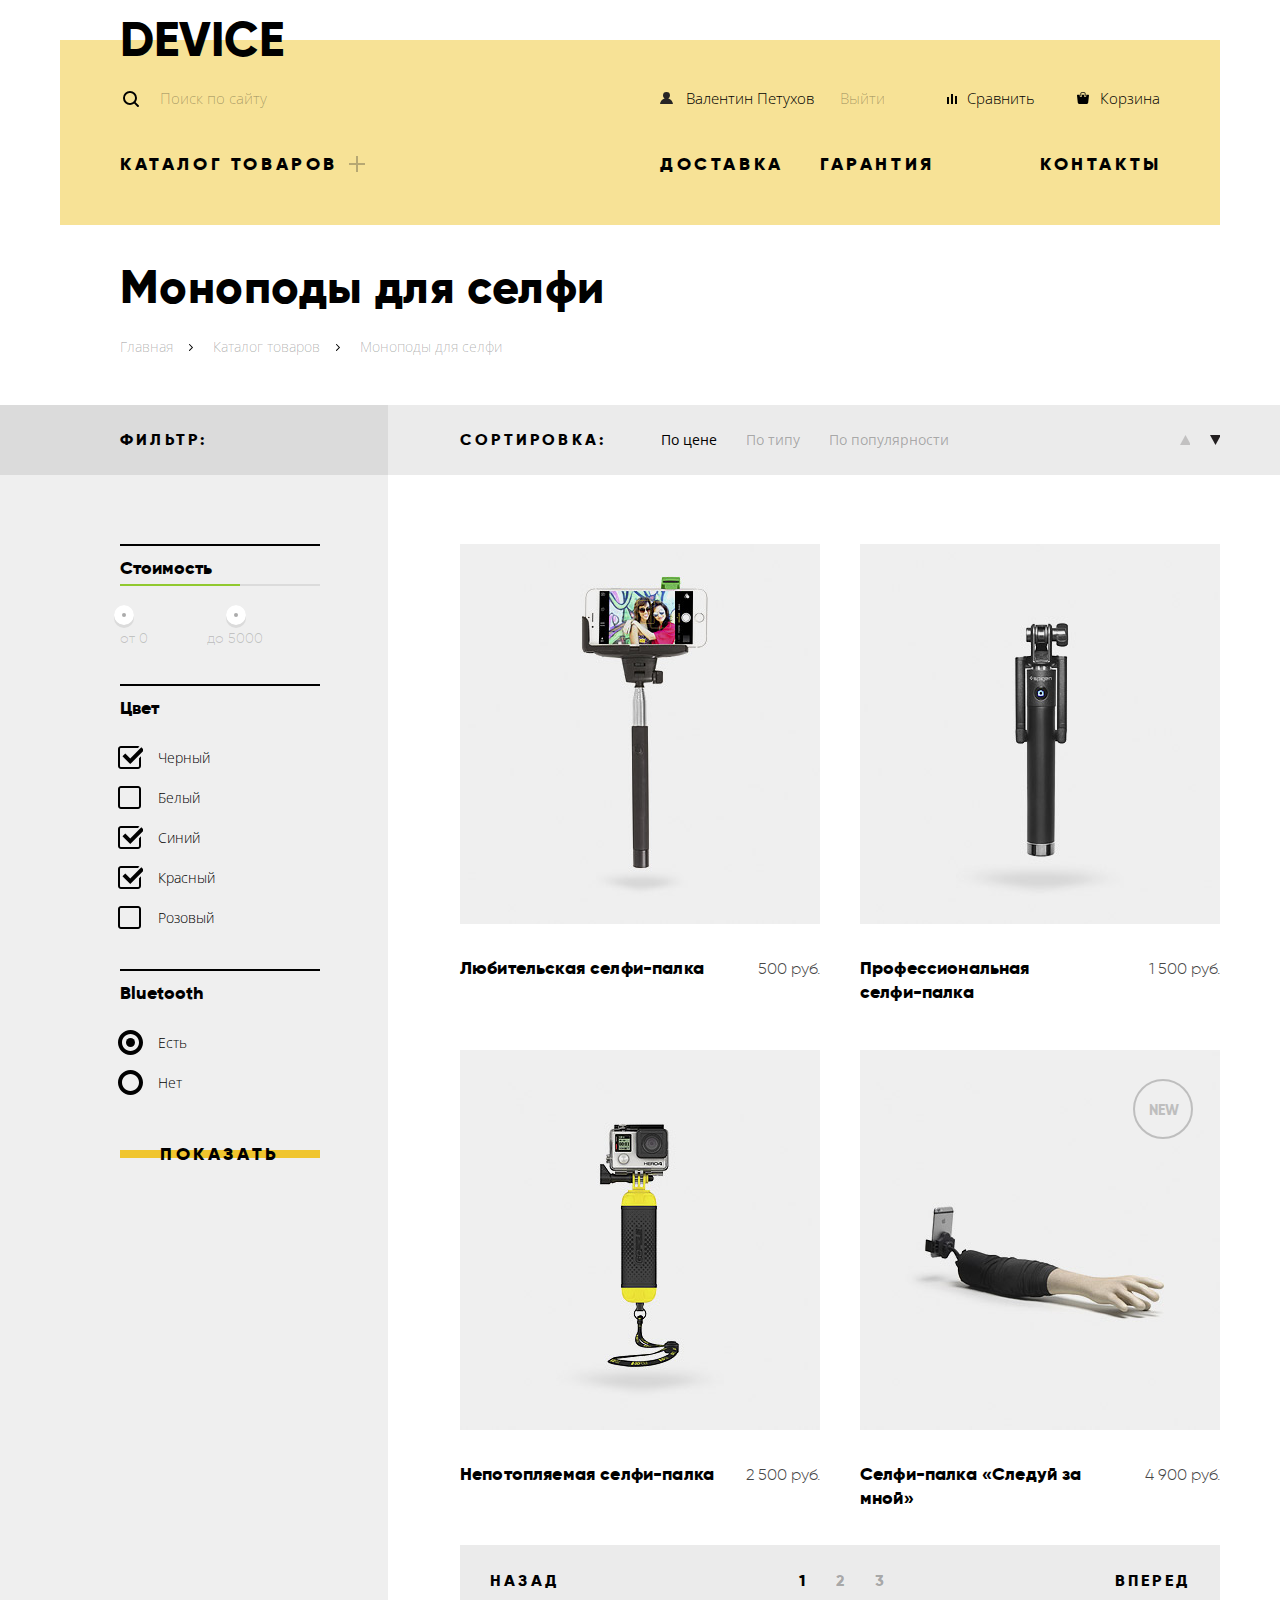
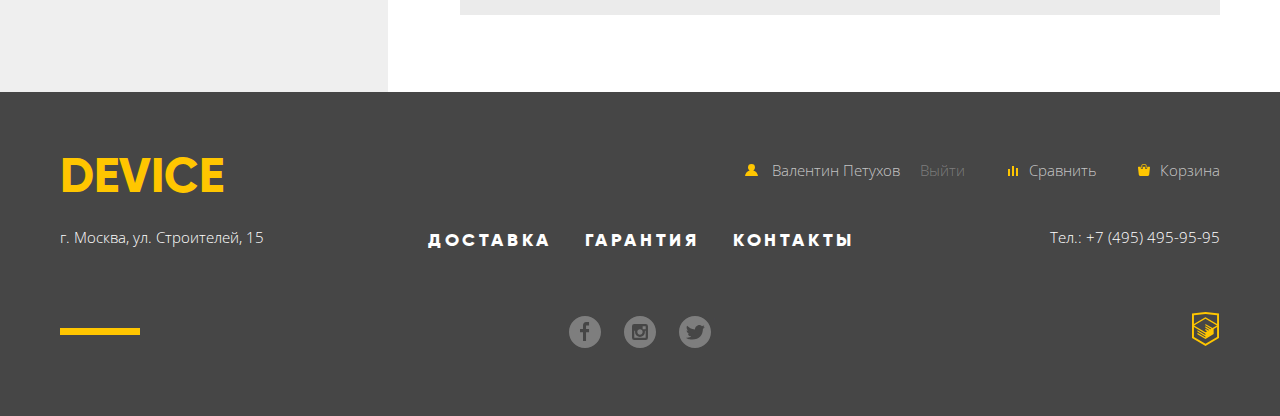
==== commit 39c95c61: "Исправлены мелкие ошибки" ====
--- a/catalog.html
+++ b/catalog.html
@@ -93,7 +93,8 @@
   	   			<h2 class="visually-hidden">Фильтр:</h2>
   	   			<form class="filter" method="post" action="https://echo.htmlacademy.ru">
 			   			<fieldset class="filter-cost">
-							  <legend class="filter-legend">Стоимость</legend>
+							  <legend class="visually-hidden">Стоимость</legend>
+                <p class="filter-legend">Стоимость</p>
 							  <label class="visually-hidden" for="cost">Стоимость</label>
 						  	<input class="visually-hidden" type="range" id="cost" name="cost" value="5000" min="0" max="10000" step="100">
                 <div class="cost-value">
@@ -102,7 +103,8 @@
                 </div>
 						  </fieldset>
 						  <fieldset class="filter-color">
-						  	<legend class="filter-legend">Цвет</legend>
+						  	<legend class="visually-hidden">Цвет</legend>
+                <p class="filter-legend">Цвет</p>
 					   		<ul class="filter-color-list">
 						  		<li class="filter-color-item">
                     <input class="visually-hidden" type="checkbox" id="color-black" name="color" value="black" checked>
@@ -127,7 +129,8 @@
   							</ul>
   						</fieldset>
   						<fieldset class="filter-bluetooth">
-  							<legend class="filter-legend">Bluetooth</legend>
+  							<legend class="visually-hidden">Bluetooth</legend>
+                <p class="filter-legend">Bluetooth</p>
   							<ul class="filter-bluetooth-options">
   								<li>
   									<input class="visually-hidden" type="radio" id="with-bluetooth" name="bluetooth" value="true" checked>
--- a/css/style.css
+++ b/css/style.css
@@ -166,13 +166,6 @@
 
 /*  Форма поиска  */
 .main-search-form {
-  display: -webkit-box;
-  display: -ms-flexbox;
-  display: flex;
-  -webkit-box-align: start;
-      -ms-flex-align: start;
-          align-items: flex-start;
-
   position: relative;
 
   width: 440px;
@@ -181,6 +174,7 @@
 }
 
 .main-search-input {
+  position: relative;
   width: 355px;
   height: 41px;
   padding-left: 40px;
@@ -209,7 +203,7 @@
   font-weight: 300;
   line-height: 30px;
 
-  background-color: inherit;
+  background-color: transparent;
 
   border: none;
 }
@@ -221,7 +215,7 @@
   font-weight: 300;
   line-height: 30px;
 
-  background-color: inherit;
+  background-color: transparent;
 
   border: none;
 }
@@ -233,7 +227,7 @@
   font-weight: 300;
   line-height: 30px;
 
-  background-color: inherit;
+  background-color: transparent;
 
   border: none;
 }
@@ -245,7 +239,7 @@
   font-weight: 300;
   line-height: 30px;
 
-  background-color: inherit;
+  background-color: transparent;
 
   border: none;
 }
@@ -267,19 +261,19 @@
 }
 .main-search-input:hover::-webkit-input-placeholder {
   color: rgba(0, 0, 0, 0.6);
-  background-color: inherit;
+  background-color: transparent;
 }
 .main-search-input:hover:-ms-input-placeholder {
   color: rgba(0, 0, 0, 0.6);
-  background-color: inherit;
+  background-color: transparent;
 }
 .main-search-input:hover::-ms-input-placeholder {
   color: rgba(0, 0, 0, 0.6);
-  background-color: inherit;
+  background-color: transparent;
 }
 .main-search-input:hover::placeholder {
   color: rgba(0, 0, 0, 0.6);
-  background-color: inherit;
+  background-color: transparent;
 }
 
 .main-search-input:active,
@@ -338,6 +332,9 @@
 }
 
 .main-search-btn {
+  position: absolute;
+  left: 355px;
+  bottom: 0;
   display: none;
 
   width: 85px;
@@ -352,7 +349,7 @@
   line-height: 30px;
   color: rgba(0, 0, 0, 1);
 
-  background-color: inherit;
+  background-color: transparent;
   border: 2px solid #000;
 }
 
@@ -680,6 +677,10 @@
   display: -webkit-box;
   display: -ms-flexbox;
   display: flex;
+  -webkit-box-orient: vertical;
+  -webkit-box-direction: normal;
+      -ms-flex-direction: column;
+          flex-direction: column;
 
   padding: 0;
   margin: 0;
@@ -687,12 +688,12 @@
   list-style: none;
 }
 
-.promo-slider-content-list > li:nth-of-type(2),
-.promo-slider-content-list > li:nth-of-type(3) {
+
+.promo-slider-item-content {
   display: none;
 }
 
-.promo-slider-item-content{
+.promo-slider-item-content.active {
   display: -webkit-box;
   display: -ms-flexbox;
   display: flex;
@@ -723,7 +724,7 @@
 .promo-slider-item-number {
   display: block;
   position: absolute;
-  right: -11px;
+  right: 48px;
   top: -94px;
 
   font-size: 179.2px;
@@ -823,7 +824,7 @@
   outline: 2px solid #f0c52e;
 }
 
-.active .promo-slider-control {
+.promo-slider-control.active {
   background-image: url("../img/slider-button.svg");
   background-repeat: no-repeat;
   background-position: center;
@@ -1031,6 +1032,13 @@
   cursor: pointer;
 }
 
+.delivery-tab {
+  background-image: -webkit-gradient(linear, left top, left bottom, color-stop(40%, #fff), color-stop(40%, #f0c52e), color-stop(60%, #f0c52e), color-stop(60%, #e5e5e5));
+  background-image: -webkit-linear-gradient(#fff 40%, #f0c52e 40%, #f0c52e 60%, #e5e5e5 60%);
+  background-image: -o-linear-gradient(#fff 40%, #f0c52e 40%, #f0c52e 60%, #e5e5e5 60%);
+  background-image: linear-gradient(#fff 40%, #f0c52e 40%, #f0c52e 60%, #e5e5e5 60%);
+}
+
 .service-tab:active {
   color: #f7e184;
 
@@ -1739,8 +1747,54 @@
           box-shadow: 0 10px 20px rgba(0, 0, 0, 0.2);
 }
 
+@-webkit-keyframes bounce {
+  0% {
+    -webkit-transform: translate(-50%, -200%);
+            transform: translate(-50%, -200%); 
+  }
+  70% {
+    -webkit-transform: translate(-50%, -45%);
+            transform: translate(-50%, -45%);
+  }
+  90% {
+    -webkit-transform: translate(-50%, -52%);
+            transform: translate(-50%, -52%);
+  }
+  100% {
+    -webkit-transform: translate(-50%, -50%);
+            transform: translate(-50%, -50%);
+  }
+}
+
+@keyframes bounce {
+  0% {
+    -webkit-transform: translate(-50%, -200%);
+            transform: translate(-50%, -200%); 
+  }
+  70% {
+    -webkit-transform: translate(-50%, -45%);
+            transform: translate(-50%, -45%);
+  }
+  90% {
+    -webkit-transform: translate(-50%, -52%);
+            transform: translate(-50%, -52%);
+  }
+  100% {
+    -webkit-transform: translate(-50%, -50%);
+            transform: translate(-50%, -50%);
+  }
+}
+
+.modal.modal-show {
+  display: block;
+  -webkit-animation-name: bounce;
+          animation-name: bounce;
+  -webkit-animation-duration: 0.6s;
+          animation-duration: 0.6s;
+}
+
 .modal-map {
-  height: 558px;
+  height: 550px;
 }
 
 .modal-close {
@@ -2192,15 +2246,12 @@
           justify-content: space-between;
   -ms-flex-wrap: wrap;
       flex-wrap: wrap;
-
- /* padding-bottom: 74px;
-  padding-top: 47px; */
 }
 
 /*  Фильтр  */
 .filters {
   width: 268px;
-  /*margin-top: 19px;*/
+
   background-color: #efefef;
 }
 
@@ -2285,7 +2336,7 @@
   left: 19px;
 }
 
-.filter-cost p {
+.cost-value p {
   position: relative;
   padding: 0;
   margin: 0;
@@ -2297,6 +2348,8 @@
 }
 
 .filter-legend {
+  padding: 0;
+  margin: 0;
   padding-top: 15px;
 
   font-size: 18px;
